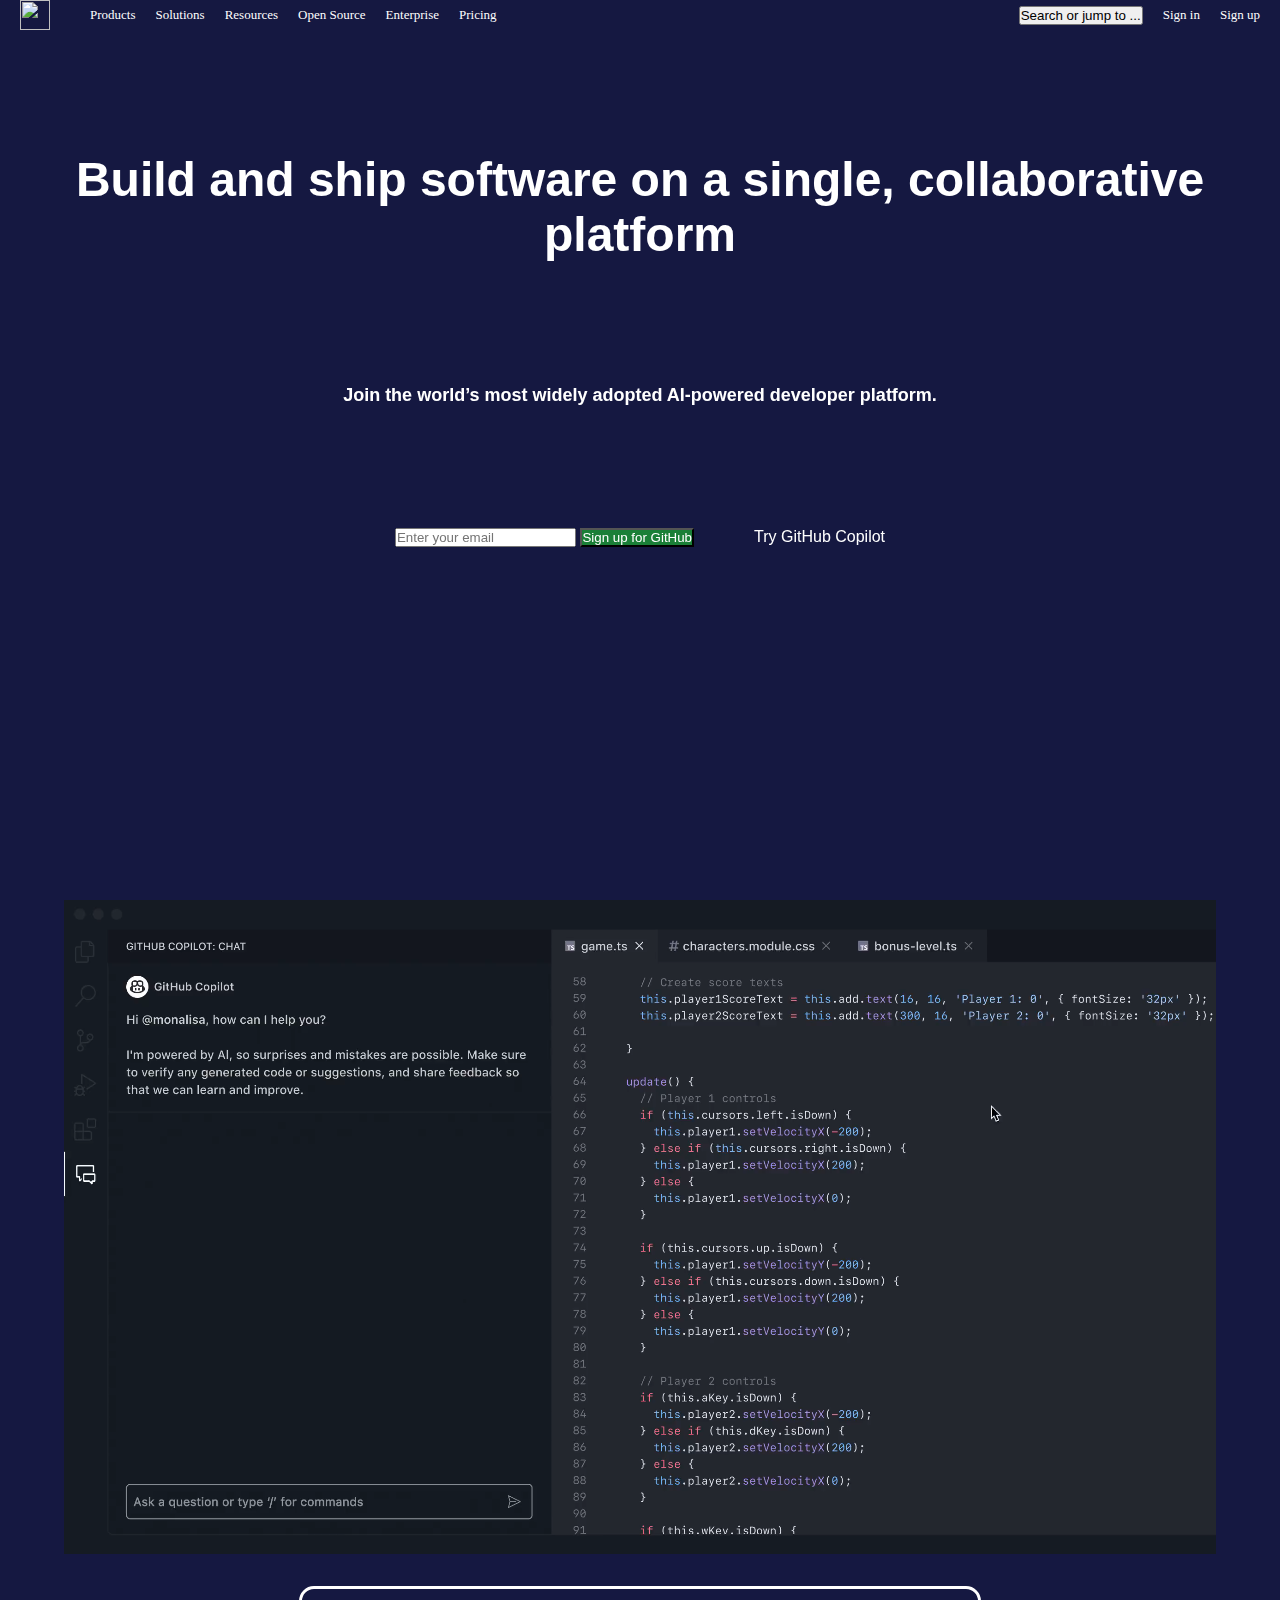
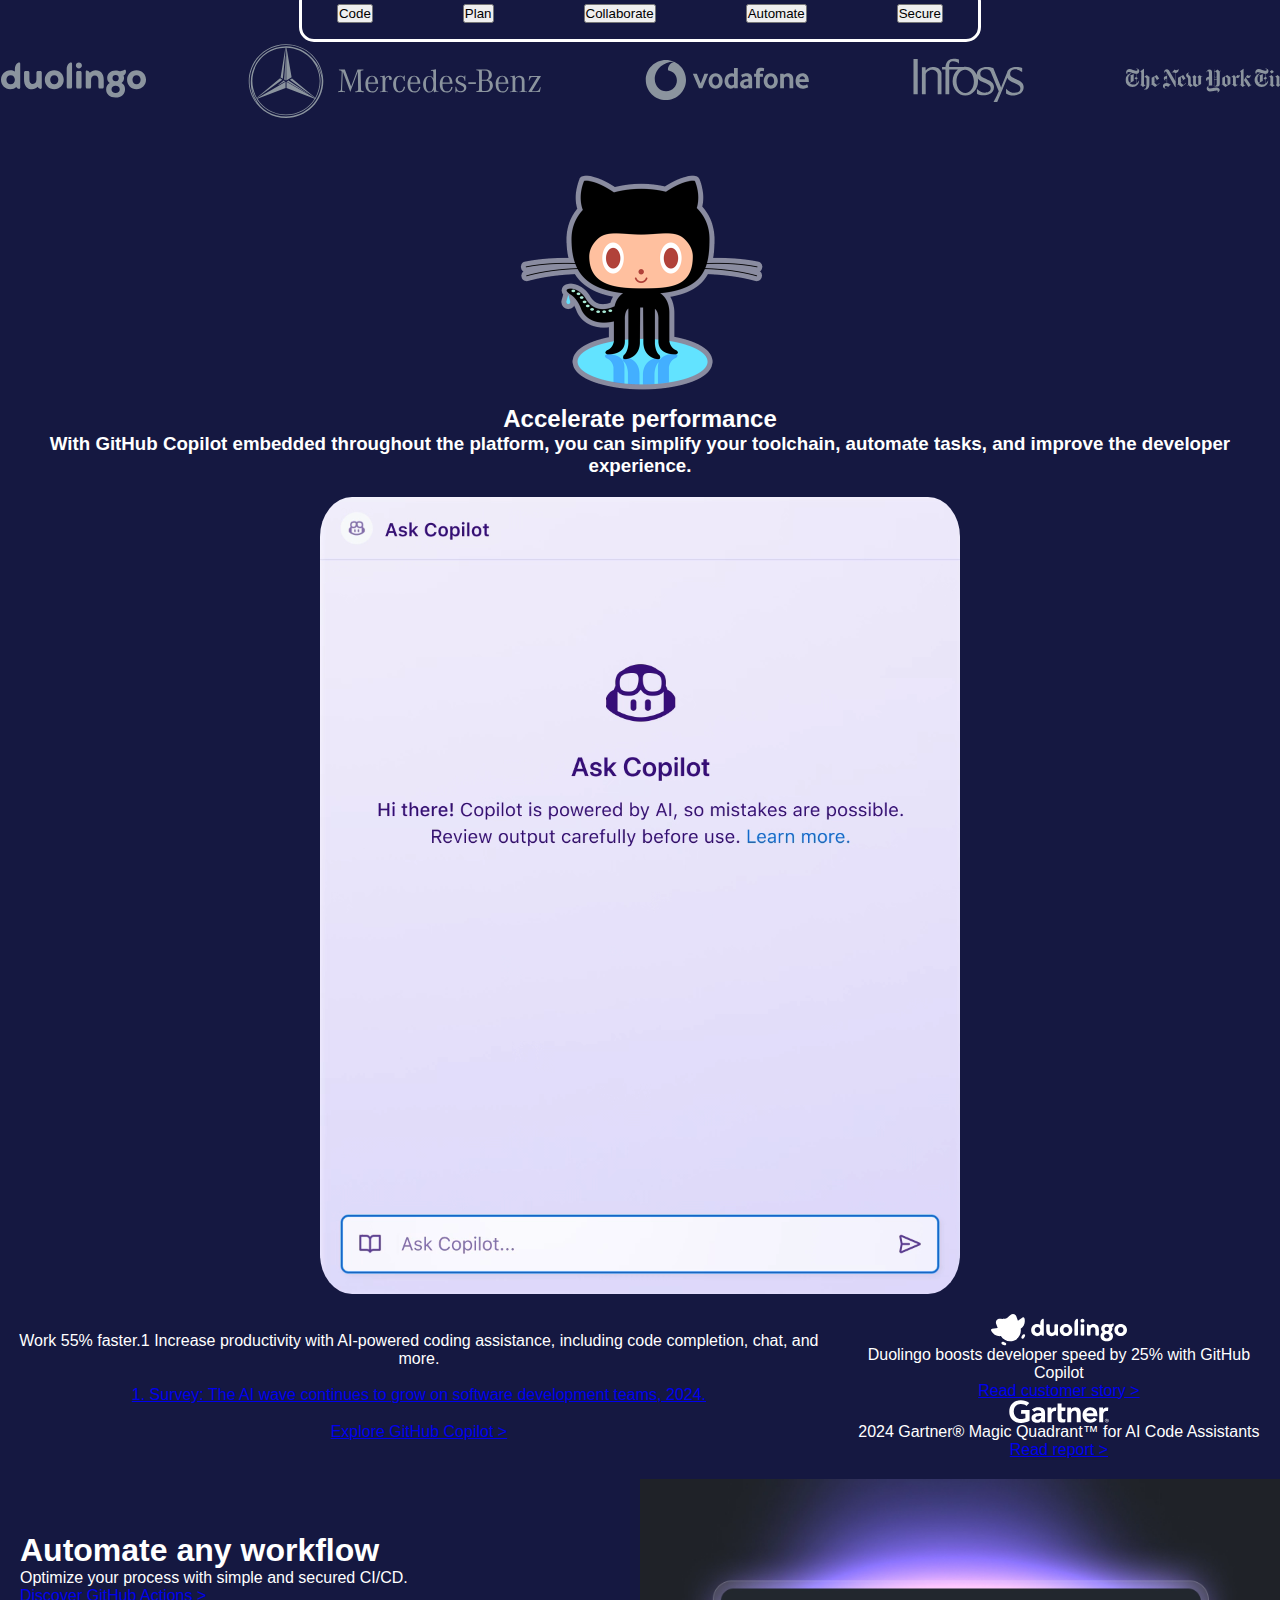
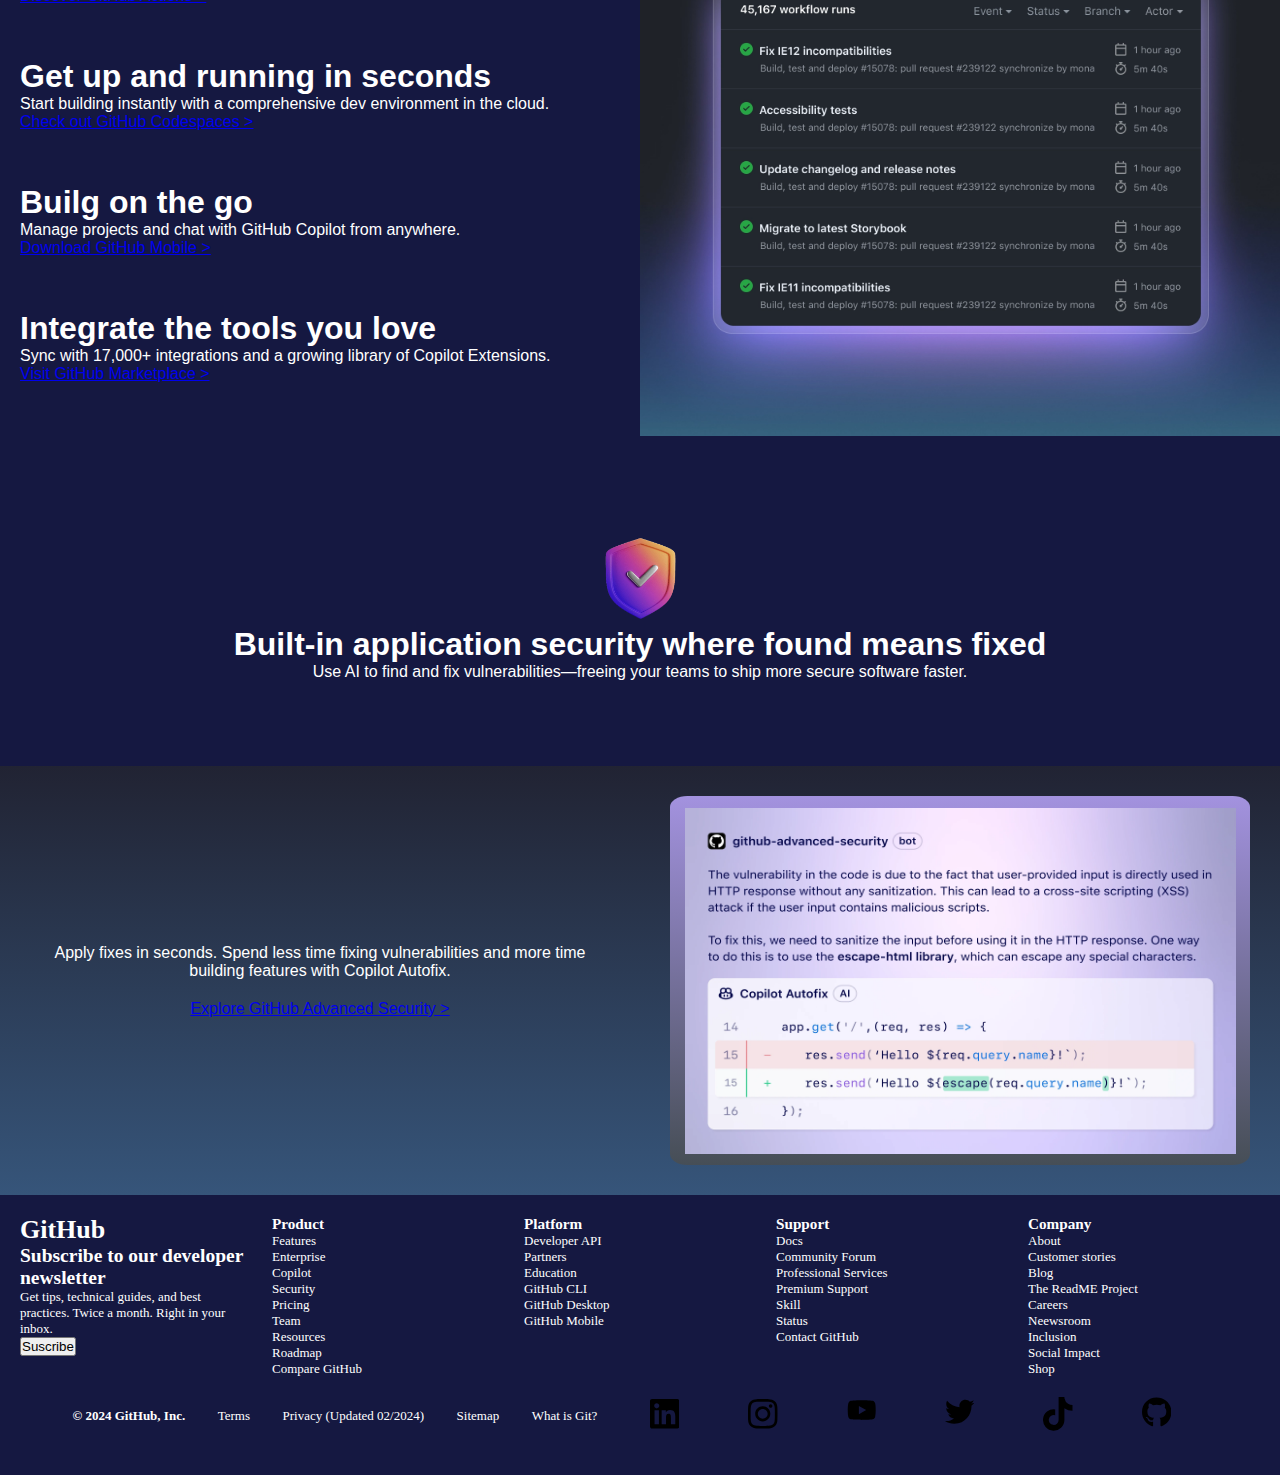
==== index.html @ 29a73509 "resolviendo problemas de imagenes" ====
<!DOCTYPE html>
<html lang="es">
<head>
    <meta charset="UTF-8">
    <meta name="viewport" content="width=device-width, initial-scale=1.0">
    <title>GitHub</title>
    <link rel="icon" href="imagenes/logo.png" type="image/x-icon">
    <link rel="stylesheet" href="style.css">
</head>
<body>
    <header>
        <nav>  
           
  
            <div class="div-nav">
                
                <ul>
                    <li><div><img class='logo'src="imagenes/logo.png"></div></li>
                    <li>Products</li>
                    <li>Solutions</li>
                    <li>Resources</li>
                    <li>Open Source</li>
                    <li>Enterprise</li>
                    <li>Pricing</li>
                </ul>
            </div>
            <div class="div-nav">
            <ul>
                <li>
                    <button>
                        Search or jump to ...
                    </button>
                </li>
                <li>                
                    <a>
                        Sign in
                    </a>
                </li>
                <li>   
                    <a> 
                        Sign up
                    </a>
                </li>



            </ul>
            </div>
        </nav>
    </header>
    <main>
        <img class='img-main' src="imagenes/divprincipal.png">
        <div class="div-main">
            <h1 class="h1-main">
                Build and ship software on a single, collaborative platform
            </h1 >
            <h2 class="h2-main">
                Join the world’s most widely adopted AI-powered developer platform.
            </h2>
            <div class="div-div-main">
                <div>
                    <input type="email" placeholder="Enter your email">
                    
                    <button class="btn-signup">
                        Sign up for GitHub
                    </button>
                </div>
                
               <a class="a-trycopilot">
                    Try GitHub Copilot
               </a>
            </div>
            
        </div>
    </main>
    <div class="div-video">
        <video autoplay src="/video/video.mp4">

        </video>
    </div>
    <div class="div-aft-main">
        <ul class="ul-div-aft-main">
            <li><button>Code</button></li>
            <li><button>Plan</button></li>
            <li><button>Collaborate</button></li>
            <li><button>Automate</button></li>
            <li><button>Secure</button></li>
        </ul>
    </div>
    <div class="carrusel">
        <img src="imagenes/brands/1-duolingo.svg" class="img-carrusel">
        <img src="imagenes/brands/2-mercedesbenz.svg" class="img-carrusel">
        <img src="imagenes/brands/3-vodafone.svg" class="img-carrusel">
        <img src="imagenes/brands/4-infosys.svg" class="img-carrusel">
        <img src="imagenes/brands/5-thenewyorktimes.svg" class="img-carrusel">
        <img src="imagenes/brands/6-mercadolibre.svg" class="img-carrusel">
        <img src="imagenes/brands/7-americanairlines.svg" class="img-carrusel">
        <img src="imagenes/brands/8-ford.svg" class="img-carrusel">
        <img src="imagenes/brands/9-philips.svg" class="img-carrusel">
        <img src="imagenes/brands/10-spotify.svg" class="img-carrusel">
        <img src="imagenes/brands/11-shopify.svg" class="img-carrusel">
        <img src="imagenes/brands/12-figma.svg" class="img-carrusel">


    </div>
    <div class="div-pulpito">
        <div>
            <img src="imagenes/pulpito.png">

        </div>
        <h2>
            Accelerate performance
        </h2>
        <h3>
            With GitHub Copilot embedded throughout the platform, you can simplify your toolchain, automate tasks, and improve the developer experience. 
        </h3>
    </div>
    <div class="video2">
        <video src="video/video2.mp4"></video>
    </div>
    <div class="copilot">
        <section class="sec-izq">
            <p>
                Work 55% faster.1 Increase productivity with AI-powered coding assistance, including code completion, chat, and more.
            </p>
            <a href="https://github.blog/news-insights/research/survey-ai-wave-grows/">1. Survey: The AI wave continues to grow on software development teams, 2024.</a>
            <a href="https://github.com/features/copilot"> Explore GitHub Copilot ></a>
        </section>
            <div>  
                <section class="sec-der">
                    <img src="imagenes/copilot-duolingo.svg">
                    <p>
                        Duolingo boosts developer speed by 25% with GitHub Copilot
                    </p>
                    <a href="https://github.com/customer-stories/duolingo"> Read customer story ></a>
                </section>
                <section class="sec-der">
                    <img src="imagenes/copilot-gartner.svg">
                    <p>
                        2024 Gartner® Magic Quadrant™ for AI Code Assistants
                    </p>
                    <a href="https://www.gartner.com/doc/reprints?id=1-2IKO4MPE&ct=240819&st=sb"> Read report ></a>
                </section>
            </div>  
    </div>
    <div class="imgs">
            <section>
                <div>
                    <h1>
                        Automate any workflow
                    </h1>
                    <p>
                        Optimize your process with simple and secured CI/CD.
                    </p>
                    <a href="https://github.com/features/actions">
                        Discover GitHub Actions >
                    </a>
                </div>
                <div>
                    <h1>
                        Get up and running in seconds
                    </h1>
                    <p>
                        Start building instantly with a comprehensive dev environment in the cloud.
                    </p>
                    <a href="https://github.com/features/codespaces">
                        Check out GitHub Codespaces >
                    </a>
                </div>
                <div>
                    <h1>
                        Builg on the go
                    </h1>
                    <p>
                        Manage projects and chat with GitHub Copilot from anywhere.
                    </p>
                    <a href="https://github.com/mobile">
                        Download GitHub Mobile >
                    </a>
                </div>
                <div>
                    <h1>
                        Integrate the tools you love
                    </h1>
                    <p>
                        Sync with 17,000+ integrations and a growing library of Copilot Extensions.
                    </p>
                    <a href="https://github.com/marketplace">
                        Visit GitHub Marketplace >
                    </a>
                </div>
            </section>
            <section>
                <img src="imagenes/acodeon.webp">
            </section>
    </div>
    <div class="escudo">
        <div>
            <img src="imagenes/escudo.png">
        </div>
        <h1>
            Built-in application security where found means fixed
        </h1>
        <p>
            Use AI to find and fix vulnerabilities—freeing your teams to ship more secure software faster.
        </p>
    </div>
    <div class="fixes">
        <section>
            <p>
                Apply fixes in seconds. Spend less time fixing vulnerabilities and more time building features with Copilot Autofix.
            </p>
           <a href="https://github.com/enterprise/advanced-security">
            Explore GitHub Advanced Security >
           </a> 
        </section>
        <section>
            <div class="img-container">
                <img src="imagenes/fixes.webp">
            </div>
        </section>

    </div>
    <footer>
        <div>
            <ul>
                <li>
                    <div>
                        <h1>
                            GitHub
                        </h1>
                        <h2>
                            Subscribe to our developer newsletter
                        </h2>
                        <p>
                            Get tips, technical guides, and best practices. Twice a month. Right in your inbox.
                        </p>
                        <button>
                            Suscribe
                        </button>
                    </div>
                </li>
                <li>
                    <div>
                        <h3>
                            Product
                        </h3>
                        <a href="https://github.com/features">
                            Features
                        </a>
                        <a href="https://github.com/enterprise">
                            Enterprise
                        </a>
                        <a href="https://github.com/features/copilot">
                            Copilot
                        </a>
                        <a href="https://github.com/security">
                            Security
                        </a>
                        <a href="https://github.com/pricing">
                            Pricing
                        </a>
                        <a href="https://github.com/team">
                            Team
                        </a>
                        <a href="https://resources.github.com/">
                            Resources
                        </a>
                        <a href="https://github.com/github/roadmap">
                            Roadmap
                        </a>
                        <a href="https://resources.github.com/devops/tools/compare">
                            Compare GitHub
                        </a>
                    </div>
                </li>
                <li>
                    <div>
                        <h3>
                            Platform
                        </h3>
                        <a href="https://docs.github.com/get-started/exploring-integrations/about-building-integrations">
                            Developer API
                        </a>
                        <a href="https://partner.github.com/">
                            Partners
                        </a>
                        <a href="https://github.com/edu">
                            Education
                        </a>
                        <a href="https://cli.github.com/">
                            GitHub CLI
                        </a>
                        <a href="https://desktop.github.com/">
                            GitHub Desktop
                        </a>
                        <a href="https://github.com/mobile">
                            GitHub Mobile
                        </a>
                    </div>
                </li>
                <li>
                    <div>
                        <h3>
                            Support
                        </h3>
                        <a href="https://docs.github.com/">
                            Docs
                        </a>
                        <a href="https://github.community/">
                            Community Forum
                        </a>
                        <a href="https://services.github.com/">
                            Professional Services
                        </a>
                        <a href="https://github.com/enterprise/premium-support">
                            Premium Support
                        </a>
                        <a href="https://skills.github.com/">
                            Skill
                        </a>
                        <a href="https://www.githubstatus.com/">
                            Status
                        </a>
                        <a href="https://support.github.com/?tags=dotcom-footer">
                            Contact GitHub
                        </a>
                    </div>
                </li>
                <li>
                    <div>
                        <h3>
                            Company
                        </h3>
                        <a href="https://github.com/about">
                            About
                        </a>
                        <a href="https://github.com/customer-stories?type=enterprise">
                            Customer stories
                        </a>
                        <a href="https://github.blog/">
                            Blog
                        </a>
                        <a href="https://github.com/readme">
                            The ReadME Project
                        </a>
                        <a href="https://github.careers/">
                            Careers
                        </a>
                        <a href="https://github.com/newsroom">
                            Neewsroom
                        </a>
                        <a href="https://github.com/about/diversity">
                            Inclusion
                        </a>
                        <a href="https://socialimpact.github.com/">
                            Social Impact
                        </a>
                        <a href="https://shop.github.com/">
                            Shop
                        </a>
                    </div>
                </li>
            </ul>
        </div>
        <div class="footer2">
            <ul>
                <li>
                    <div>
                        <h4>
                            © 2024 GitHub, Inc.
                        </h4>
                        <a href="https://docs.github.com/site-policy/github-terms/github-terms-of-service">
                            Terms
                        </a>
                        <a href="https://github.com/github/site-policy/pull/582">
                            Privacy (Updated 02/2024)
                        </a>
                        <a href="https://github.com/sitemap">
                            Sitemap
                        </a>
                        <a href="https://github.com/git-guides">
                            What is Git?
                        </a>
                    </div>
                </li>
                <li>
                    <div class="footer-brands">
                        <a href="https://www.linkedin.com/company/github">
                            <svg xmlns="http://www.w3.org/2000/svg" viewBox="0 0 448 512"><!--!Font Awesome Free 6.7.1 by @fontawesome - https://fontawesome.com License - https://fontawesome.com/license/free Copyright 2024 Fonticons, Inc.--><path d="M416 32H31.9C14.3 32 0 46.5 0 64.3v383.4C0 465.5 14.3 480 31.9 480H416c17.6 0 32-14.5 32-32.3V64.3c0-17.8-14.4-32.3-32-32.3zM135.4 416H69V202.2h66.5V416zm-33.2-243c-21.3 0-38.5-17.3-38.5-38.5S80.9 96 102.2 96c21.2 0 38.5 17.3 38.5 38.5 0 21.3-17.2 38.5-38.5 38.5zm282.1 243h-66.4V312c0-24.8-.5-56.7-34.5-56.7-34.6 0-39.9 27-39.9 54.9V416h-66.4V202.2h63.7v29.2h.9c8.9-16.8 30.6-34.5 62.9-34.5 67.2 0 79.7 44.3 79.7 101.9V416z"/></svg>
                        </a>
                        <a href="https://www.instagram.com/github">
                            <svg xmlns="http://www.w3.org/2000/svg" viewBox="0 0 448 512"><!--!Font Awesome Free 6.7.1 by @fontawesome - https://fontawesome.com License - https://fontawesome.com/license/free Copyright 2024 Fonticons, Inc.--><path d="M224.1 141c-63.6 0-114.9 51.3-114.9 114.9s51.3 114.9 114.9 114.9S339 319.5 339 255.9 287.7 141 224.1 141zm0 189.6c-41.1 0-74.7-33.5-74.7-74.7s33.5-74.7 74.7-74.7 74.7 33.5 74.7 74.7-33.6 74.7-74.7 74.7zm146.4-194.3c0 14.9-12 26.8-26.8 26.8-14.9 0-26.8-12-26.8-26.8s12-26.8 26.8-26.8 26.8 12 26.8 26.8zm76.1 27.2c-1.7-35.9-9.9-67.7-36.2-93.9-26.2-26.2-58-34.4-93.9-36.2-37-2.1-147.9-2.1-184.9 0-35.8 1.7-67.6 9.9-93.9 36.1s-34.4 58-36.2 93.9c-2.1 37-2.1 147.9 0 184.9 1.7 35.9 9.9 67.7 36.2 93.9s58 34.4 93.9 36.2c37 2.1 147.9 2.1 184.9 0 35.9-1.7 67.7-9.9 93.9-36.2 26.2-26.2 34.4-58 36.2-93.9 2.1-37 2.1-147.8 0-184.8zM398.8 388c-7.8 19.6-22.9 34.7-42.6 42.6-29.5 11.7-99.5 9-132.1 9s-102.7 2.6-132.1-9c-19.6-7.8-34.7-22.9-42.6-42.6-11.7-29.5-9-99.5-9-132.1s-2.6-102.7 9-132.1c7.8-19.6 22.9-34.7 42.6-42.6 29.5-11.7 99.5-9 132.1-9s102.7-2.6 132.1 9c19.6 7.8 34.7 22.9 42.6 42.6 11.7 29.5 9 99.5 9 132.1s2.7 102.7-9 132.1z"/></svg>
                        </a>
                        <a href="https://www.youtube.com/github">
                            <svg xmlns="http://www.w3.org/2000/svg" viewBox="0 0 576 512"><!--!Font Awesome Free 6.7.1 by @fontawesome - https://fontawesome.com License - https://fontawesome.com/license/free Copyright 2024 Fonticons, Inc.--><path d="M549.7 124.1c-6.3-23.7-24.8-42.3-48.3-48.6C458.8 64 288 64 288 64S117.2 64 74.6 75.5c-23.5 6.3-42 24.9-48.3 48.6-11.4 42.9-11.4 132.3-11.4 132.3s0 89.4 11.4 132.3c6.3 23.7 24.8 41.5 48.3 47.8C117.2 448 288 448 288 448s170.8 0 213.4-11.5c23.5-6.3 42-24.2 48.3-47.8 11.4-42.9 11.4-132.3 11.4-132.3s0-89.4-11.4-132.3zm-317.5 213.5V175.2l142.7 81.2-142.7 81.2z"/></svg>
                        </a>
                        <a href="https://x.com/github">
                            <svg xmlns="http://www.w3.org/2000/svg" viewBox="0 0 512 512"><!--!Font Awesome Free 6.7.1 by @fontawesome - https://fontawesome.com License - https://fontawesome.com/license/free Copyright 2024 Fonticons, Inc.--><path d="M459.4 151.7c.3 4.5 .3 9.1 .3 13.6 0 138.7-105.6 298.6-298.6 298.6-59.5 0-114.7-17.2-161.1-47.1 8.4 1 16.6 1.3 25.3 1.3 49.1 0 94.2-16.6 130.3-44.8-46.1-1-84.8-31.2-98.1-72.8 6.5 1 13 1.6 19.8 1.6 9.4 0 18.8-1.3 27.6-3.6-48.1-9.7-84.1-52-84.1-103v-1.3c14 7.8 30.2 12.7 47.4 13.3-28.3-18.8-46.8-51-46.8-87.4 0-19.5 5.2-37.4 14.3-53 51.7 63.7 129.3 105.3 216.4 109.8-1.6-7.8-2.6-15.9-2.6-24 0-57.8 46.8-104.9 104.9-104.9 30.2 0 57.5 12.7 76.7 33.1 23.7-4.5 46.5-13.3 66.6-25.3-7.8 24.4-24.4 44.8-46.1 57.8 21.1-2.3 41.6-8.1 60.4-16.2-14.3 20.8-32.2 39.3-52.6 54.3z"/></svg>
                        </a>
                        <a href="https://www.tiktok.com/@github">
                            <svg xmlns="http://www.w3.org/2000/svg" viewBox="0 0 448 512"><!--!Font Awesome Free 6.7.1 by @fontawesome - https://fontawesome.com License - https://fontawesome.com/license/free Copyright 2024 Fonticons, Inc.--><path d="M448 209.9a210.1 210.1 0 0 1 -122.8-39.3V349.4A162.6 162.6 0 1 1 185 188.3V278.2a74.6 74.6 0 1 0 52.2 71.2V0l88 0a121.2 121.2 0 0 0 1.9 22.2h0A122.2 122.2 0 0 0 381 102.4a121.4 121.4 0 0 0 67 20.1z"/></svg>
                        </a>
                        <a href="https://www.twitch.tv/github>
                            <svg xmlns="http://www.w3.org/2000/svg" viewBox="0 0 512 512"><!--!Font Awesome Free 6.7.1 by @fontawesome - https://fontawesome.com License - https://fontawesome.com/license/free Copyright 2024 Fonticons, Inc.--><path d="M391.2 103.5H352.5v109.7h38.6zM285 103H246.4V212.8H285zM120.8 0 24.3 91.4V420.6H140.1V512l96.5-91.4h77.3L487.7 256V0zM449.1 237.8l-77.2 73.1H294.6l-67.6 64v-64H140.1V36.6H449.1z"/></svg>
                        </a>
                        <a href="https://github.com/github">
                            <svg xmlns="http://www.w3.org/2000/svg" viewBox="0 0 496 512"><!--!Font Awesome Free 6.7.1 by @fontawesome - https://fontawesome.com License - https://fontawesome.com/license/free Copyright 2024 Fonticons, Inc.--><path d="M165.9 397.4c0 2-2.3 3.6-5.2 3.6-3.3 .3-5.6-1.3-5.6-3.6 0-2 2.3-3.6 5.2-3.6 3-.3 5.6 1.3 5.6 3.6zm-31.1-4.5c-.7 2 1.3 4.3 4.3 4.9 2.6 1 5.6 0 6.2-2s-1.3-4.3-4.3-5.2c-2.6-.7-5.5 .3-6.2 2.3zm44.2-1.7c-2.9 .7-4.9 2.6-4.6 4.9 .3 2 2.9 3.3 5.9 2.6 2.9-.7 4.9-2.6 4.6-4.6-.3-1.9-3-3.2-5.9-2.9zM244.8 8C106.1 8 0 113.3 0 252c0 110.9 69.8 205.8 169.5 239.2 12.8 2.3 17.3-5.6 17.3-12.1 0-6.2-.3-40.4-.3-61.4 0 0-70 15-84.7-29.8 0 0-11.4-29.1-27.8-36.6 0 0-22.9-15.7 1.6-15.4 0 0 24.9 2 38.6 25.8 21.9 38.6 58.6 27.5 72.9 20.9 2.3-16 8.8-27.1 16-33.7-55.9-6.2-112.3-14.3-112.3-110.5 0-27.5 7.6-41.3 23.6-58.9-2.6-6.5-11.1-33.3 2.6-67.9 20.9-6.5 69 27 69 27 20-5.6 41.5-8.5 62.8-8.5s42.8 2.9 62.8 8.5c0 0 48.1-33.6 69-27 13.7 34.7 5.2 61.4 2.6 67.9 16 17.7 25.8 31.5 25.8 58.9 0 96.5-58.9 104.2-114.8 110.5 9.2 7.9 17 22.9 17 46.4 0 33.7-.3 75.4-.3 83.6 0 6.5 4.6 14.4 17.3 12.1C428.2 457.8 496 362.9 496 252 496 113.3 383.5 8 244.8 8zM97.2 352.9c-1.3 1-1 3.3 .7 5.2 1.6 1.6 3.9 2.3 5.2 1 1.3-1 1-3.3-.7-5.2-1.6-1.6-3.9-2.3-5.2-1zm-10.8-8.1c-.7 1.3 .3 2.9 2.3 3.9 1.6 1 3.6 .7 4.3-.7 .7-1.3-.3-2.9-2.3-3.9-2-.6-3.6-.3-4.3 .7zm32.4 35.6c-1.6 1.3-1 4.3 1.3 6.2 2.3 2.3 5.2 2.6 6.5 1 1.3-1.3 .7-4.3-1.3-6.2-2.2-2.3-5.2-2.6-6.5-1zm-11.4-14.7c-1.6 1-1.6 3.6 0 5.9 1.6 2.3 4.3 3.3 5.6 2.3 1.6-1.3 1.6-3.9 0-6.2-1.4-2.3-4-3.3-5.6-2z"/></svg>
                        </a>
                </div>
                </li>
            </ul>
        </div>
    </footer>
</body>
</html>
---- style.css ----
*{
    margin:0;
    padding:0;
    box-sizing: border-box;
}
@font-face {
    font-family: 'Mono Sans';
    src: url('/github/fonts/NotoSansMono-VariableFont_wdth\,wght.ttf') format('truetype'); /* Ajusta el formato según el tipo de fuente */
    font-weight: normal;
    font-style: normal;
}

body {
    font-family: 'Mono Sans', sans-serif;
    background-color: #151841;
    color:white;
}
ul{
    list-style: none;
    display:flex;
    justify-content: space-between;
    font-family: 'Mono Sans','Trebuchet MS';
    font-size: small;
    align-items: center;
    width:100%;
    margin:0;
    padding:0;
    gap:20px;

}
header{
    display:flex;
    flex-direction: row;
    width:100%;
    

}
.logo{
    display: flex;
    width:30px;
    height: 30px;
    margin-right: 20px;
}
.div-nav ul li div {
    width: 100%;
    display: flex;
    justify-content: center;
    align-items: center;
}
nav{
    width:100%;
    display: flex;
    justify-content: space-between;
    align-items: center;
    margin-right: 50px;
    position: fixed;
    padding-left: 20px;
    padding-right: 20px;
    background-color: #151841;
 
}
div-nav{
    display: flex;
    flex-direction: row;
    width:50%;
    justify-content: center;
    align-items: center;
}

.div-main{
    width: 100%;
    height: 100%;
    display: flex;
    flex-direction: column;
    justify-content: space-evenly;
    background-position: center;
    background-size:cover;
    /* display: flex;
    align-items: flex-start;
    justify-content: center; */
}
main{
    width: 100%;
    position:relative;
    height: 100vh;
    display: flex;
    flex-direction: column;
    align-items: center;
    justify-content: space-evenly;
}
.img-main{
    position: absolute;
    top:0;
    width: 100%;
    height: 100%;
    object-fit: cover;
    z-index:-1;
    opacity: 0;
    transform: translateY(100%);  /* Comienza fuera de la pantalla, arriba */
    animation: slideInFromTop 3s ease-in-out forwards;  /* Aplica la animación */

}
@keyframes slideInFromTop {
    0% {
        opacity: 0;
        transform: translateY(100%);  /* Imagen comienza fuera de la pantalla, arriba */
    }
    100% {
        opacity: 1;
        transform: translateY(0);  /* Imagen termina en su posición original */
    }
}

.h1-main{
    margin-top: 30px;
    width: 100%;
    text-align: center;
    font-size: 48px;
}
.h2-main{
    text-align: center;
    width: 100%;
    font-size: 18px;
}.div-div-main{
    height: 250px;
    margin-left: 100px;
    margin-right: 100px;
    display: flex;
    flex-direction: row;
    justify-content: center;
}
.btn-signup{
    margin-right: 30px;
    background-color: #1A7F37;
    color:white;
    font-family:'Mona sans', sans-serif;
}
.a-trycopilot{
    margin-left: 30px;
}
.div-video{
    width: 100%;
    display: flex;
    justify-content: center;
}
video{
    width:90%;
}
.div-aft-main{
    display: flex;
    justify-content: center;
    align-items: center;
    padding-top: 32px;
    padding-left: 24px;
    padding-right: 24px;
}
.ul-div-aft-main{
    display: flex;
    justify-content: space-around;
    width:682px;
    height: 56px;
    border-radius: 15px;
    /* border-color: white; */
    border: 3px solid white;
}
.carrusel {
    display: flex; /* Usamos flexbox para colocar las imágenes en una fila */
    overflow: hidden; /* Ocultamos las imágenes que están fuera del área visible */
    width: 100%; /* Aseguramos que ocupe todo el ancho disponible */
    gap: 100px; /* Añadimos un espacio de 100px entre las imágenes */
}

.img-carrusel {
    flex-shrink: 0; /* Evita que las imágenes se encojan */
    height: auto; /* Mantenemos las proporciones de la imagen */
}


/* Animación para el movimiento continuo */
@keyframes deslizar {
    0% {
        transform: translateX(0); /* Comienza desde el inicio */
    }
    100% {
        transform: translateX(-100%); /* Desplaza todas las imágenes a la izquierda */
    }
}

.carrusel {
    animation: deslizar 10s linear infinite; /* Desplaza las imágenes en 15 segundos, movimiento constante y sin fin */
    display: flex; /* Usamos flexbox para el contenedor del carrusel */
    align-items: center; /* Alineamos verticalmente las imágenes si es necesario */
}

/* Asegúrate de que el contenedor de las imágenes sea más grande que su área visible */
.carrusel img {
    flex-shrink: 0; /* Evita que las imágenes se encojan */
    height: auto; /* Mantenemos las proporciones de la imagen */
}
.div-pulpito{
    display: flex;
    flex-direction: column;
    align-items: center;
    margin-top: 30px;
    margin-bottom: 20px;
}
.div-pulpito div{
    display: flex;
    justify-content: center;
    width: 100%;
    
}
.div-pulpito div img{
    width:20%;
    
}
.div-pulpito h3{
    font-family: sans-serif;
    text-align: center;
}
.div-pulpito h2{
    text-align: center;
}
.video2{
    display: flex;
    justify-content: center;
}
.video2 video{
    width:50%;
    border-radius: 5%;
}
.copilot{
    display: flex;
    margin-top: 20px;
    margin-bottom: 20px;
}
.copilot section{
    display: flex;
    flex-direction:column;
    align-items:center;
    text-align:center;
    justify-content: space-evenly;
    padding-left: 10px;
    padding-right: 10px;
}
.imgs{
    width: 100%;
    display: flex;
    justify-content: center;
}
.imgs {
    display: flex;
    width:100%;
    justify-content: center;

}
.imgs section {

    width:50%;
    display: flex;
    flex-direction: column;
   justify-content: space-evenly;
   align-items: flex-start;
}
.imgs section img {
    width:100%;
}
.imgs section div {
    margin-left: 20px;
}
.escudo{
    margin-top:20px;
    margin-bottom: 10px;
    display: flex;
    flex-direction: column;
    align-items: center;
    height: 300px;
    justify-content: center;
    
}
.escudo div{
    width: 100%;
    display: flex;
    justify-content: center;
}
.escudo div img{
    width: 95px;
}
.escudo p{
    text-align: center;
}
.fixes{
    background:linear-gradient( #212333, #36557A);
    display:flex;
    justify-content: center;
    padding-top: 30px;
    padding-bottom:30px;
}
.fixes section{
    width: 50%;
    padding-left: 30px;
    padding-right: 30px;
    display: flex;
    flex-direction: column;
    justify-content: center;
    align-items: center;
    text-align: center;

}
.img-container{
    border-radius: 3%;
    width: 100%;
    /* border:9px solid transparent; */
    /* border-image:linear-gradient(to bottom, #a392df, #464e56) 1; */
    overflow: hidden;
    display: flex;
    align-items: center;
    justify-content: center;
    background: linear-gradient(#a392df, #464e56);
}
.img-container img{
    width:95%;
    height: 94%;
}
.fixes section p{
    margin-bottom: 20px;
}
/* .fixes section div{
    background:linear-gradient(#A392DF,#464E56);
    padding:10px,10px,10px,10px;
    border-radius: 3%;
} */
 footer{
    padding:20px 20px 20px 20px;
    align-items: center;
 }
 footer ul{
    display: flex;
    justify-content: space-evenly;
    align-items: flex-start;
 }
 footer ul li {
    width: 20%;
    justify-content: center;
    align-items: flex-start;
 }
 footer ul li div{
    display: flex;
    width: 100%;
    flex-direction: column;
    align-items: flex-start;
 }
 footer ul li div a{
    text-decoration: none;
    color: white;
 }
 footer ul li div a:hover{
    text-decoration: underline;
    color:#344F72;
 }
 .footer2{
    width: 100%;
    display: flex;
   flex-direction: row;
 }
 .footer2 ul{
    width:100%;
    display: flex;
    flex-direction: row;
    padding:20px 20px 20px 20px;
    align-items: center;

 }
 .footer2 ul li{
    width: 50%;
    display: flex;
    flex-direction: row;
 }
 .footer2 ul li div {
    display: flex;
    flex-direction: row;
    justify-content: space-evenly;

 }
 .footer-brands{
    width: 100%;
 }
 .footer-brands a svg{
    width:30%;
    color: white;
 }
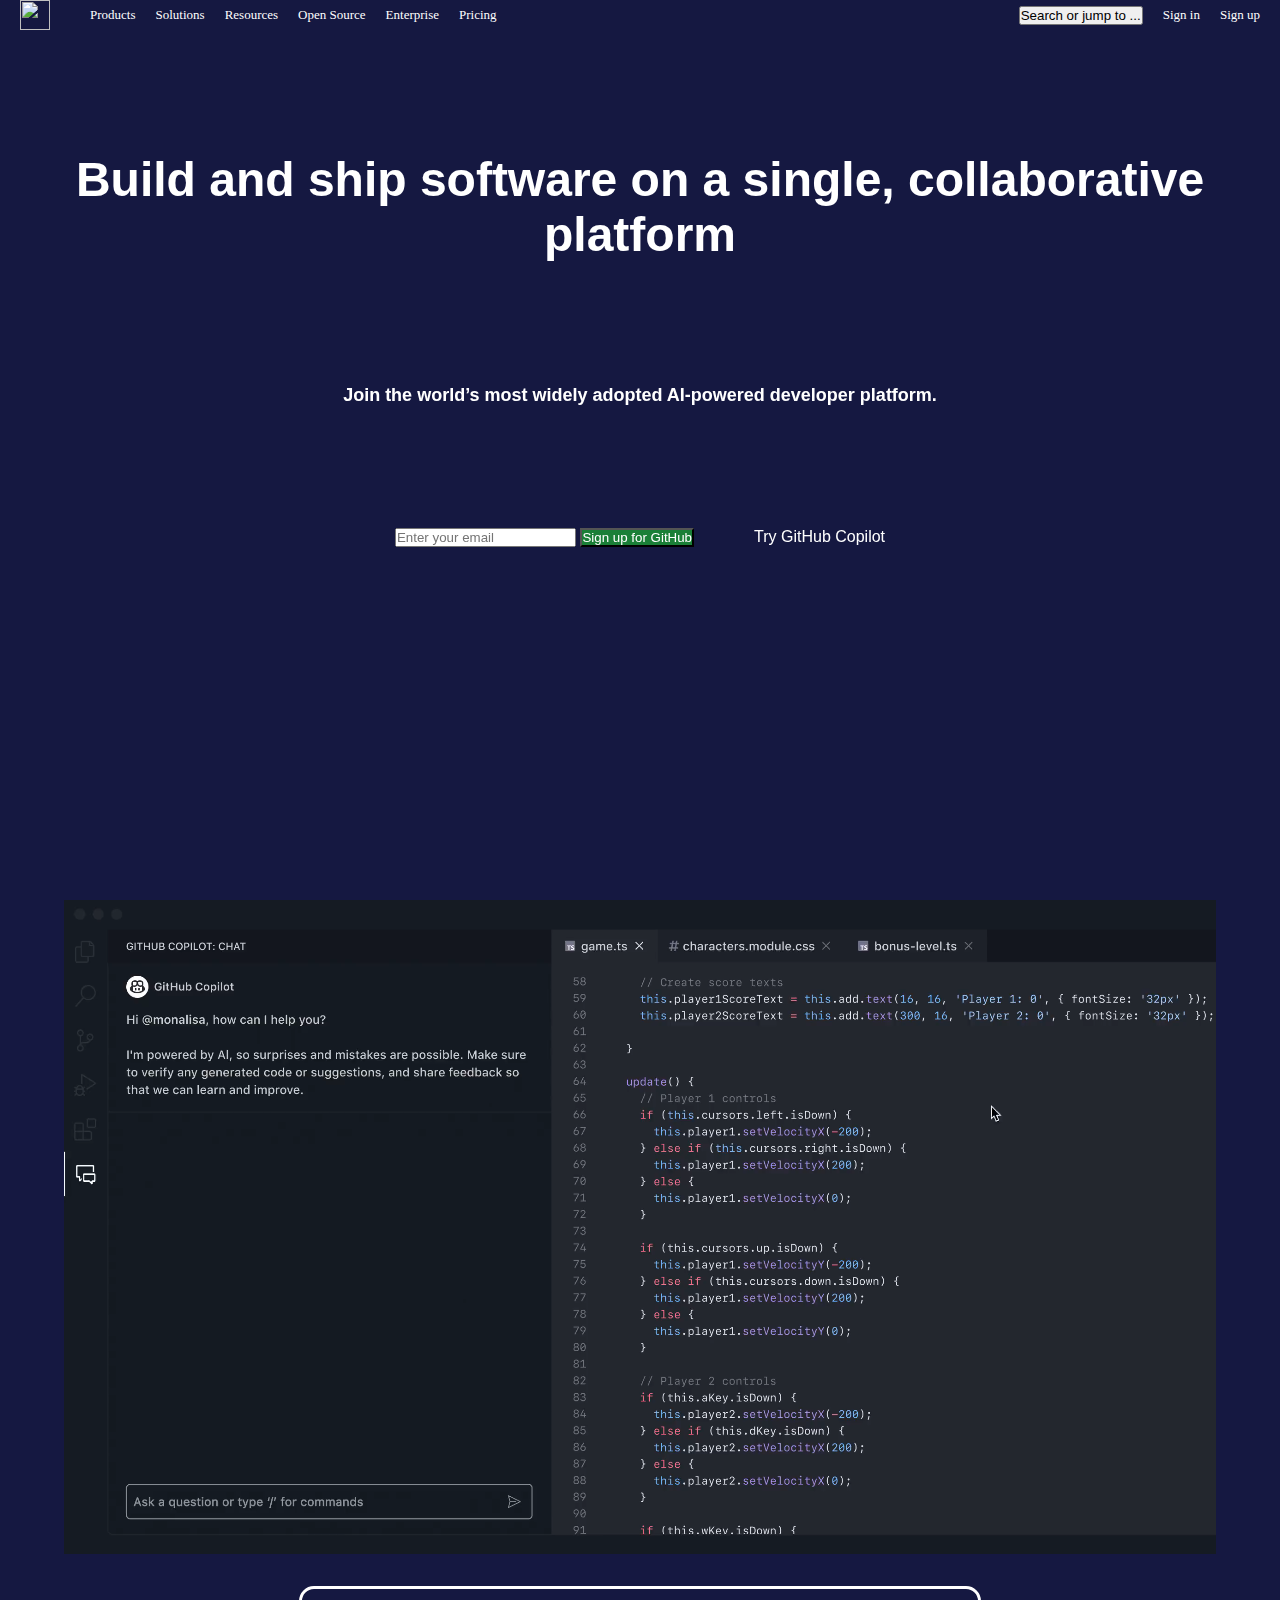
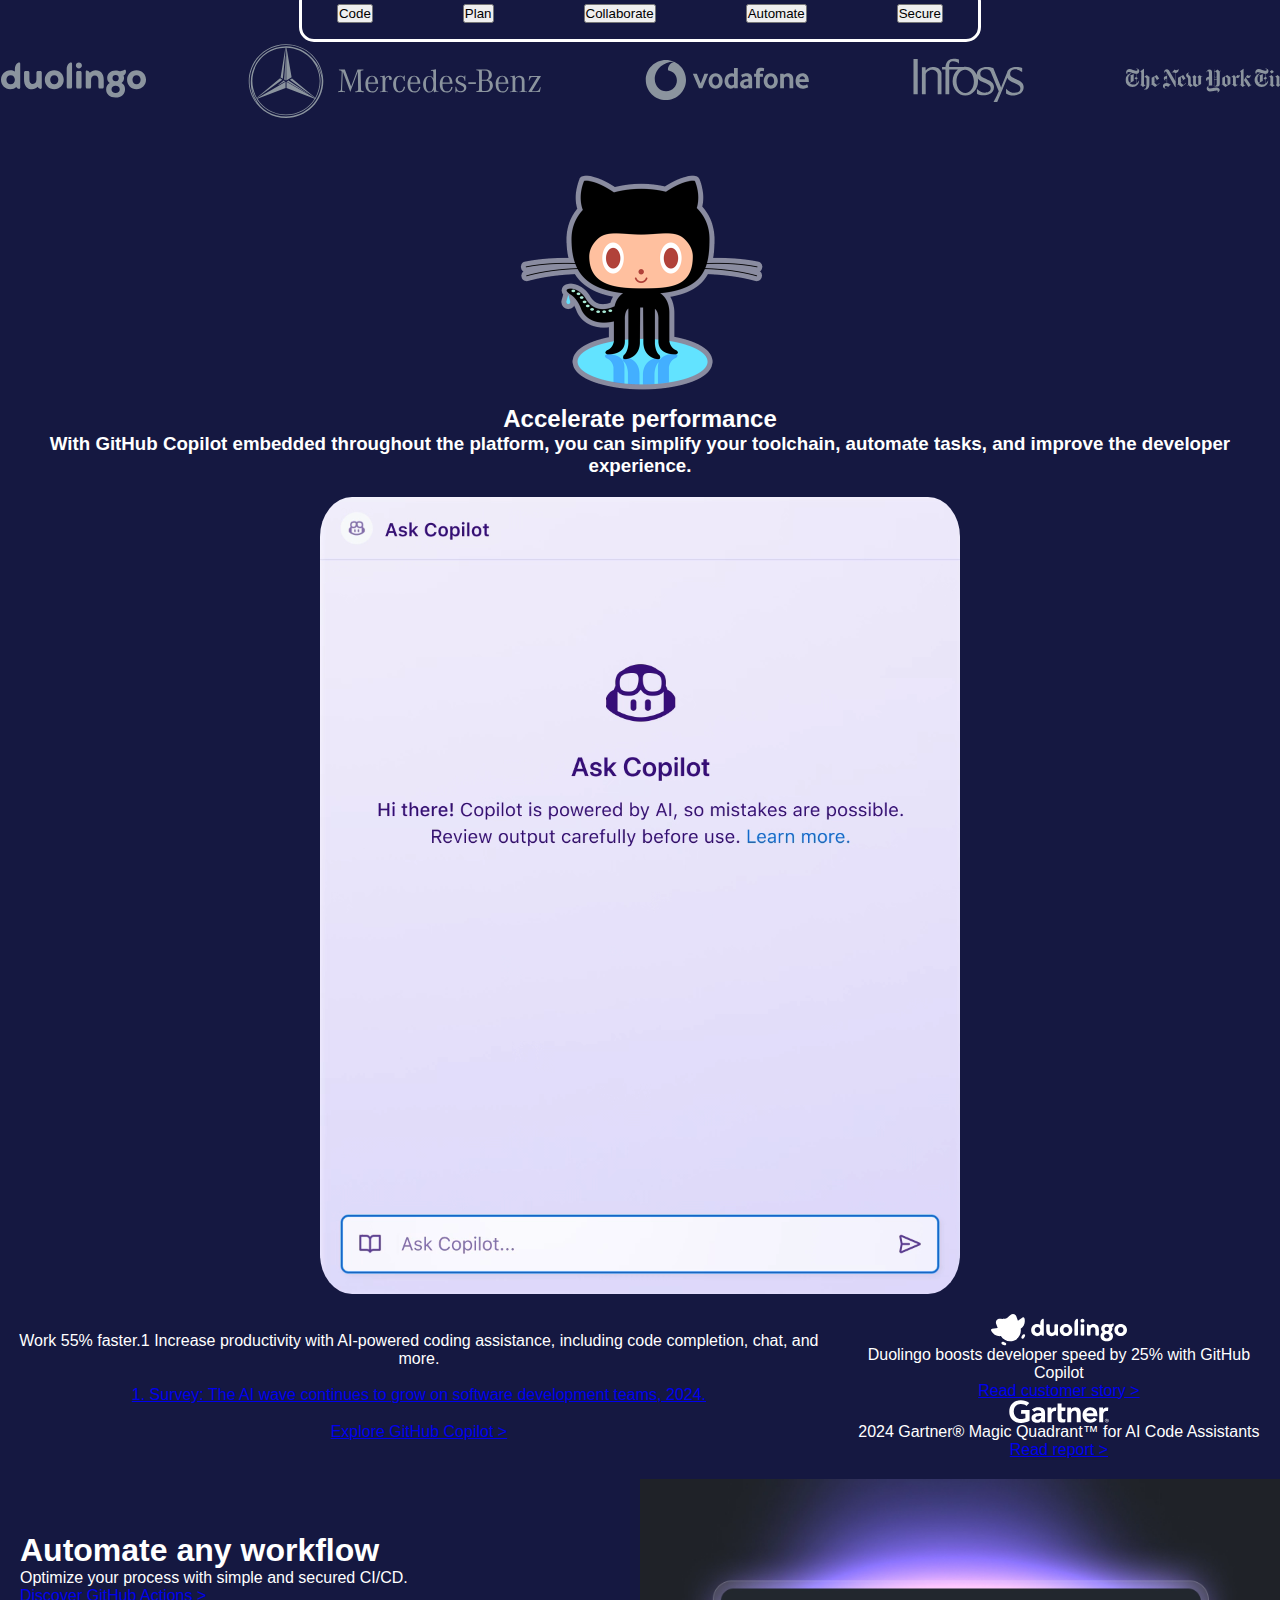
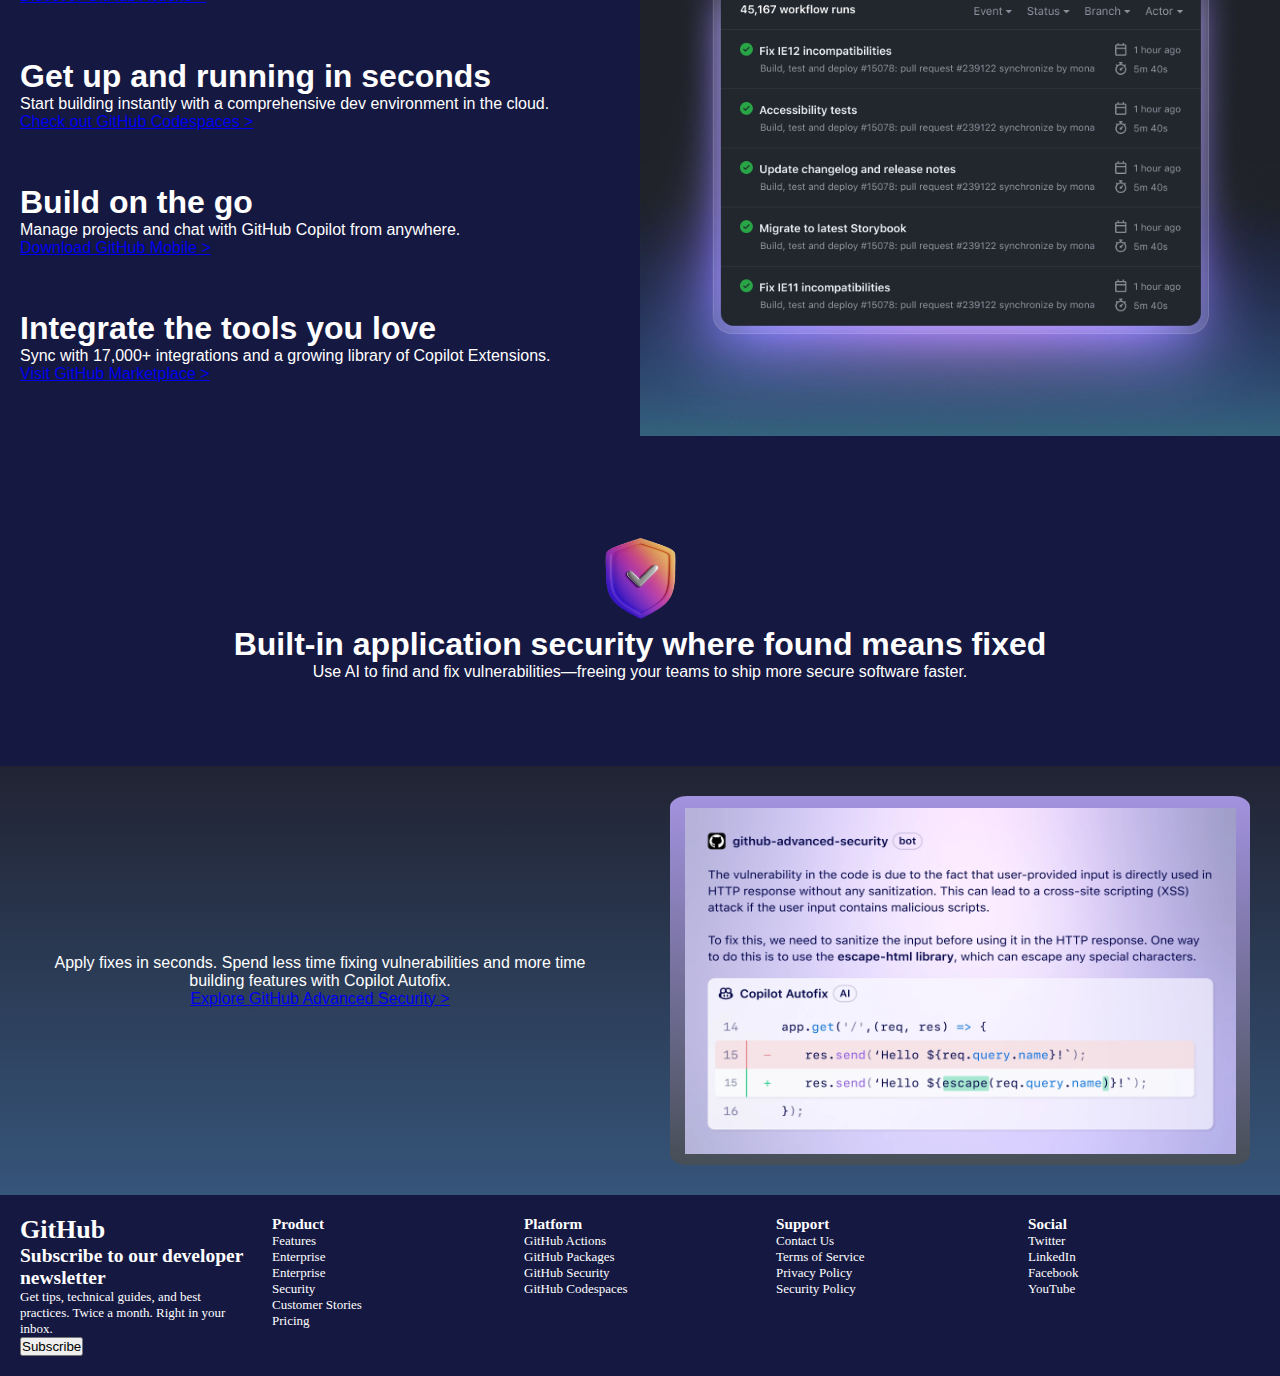
==== commit fcebad6a: "commit Proyecto Modulo 2, agregacion media query haciendolo responsive" ====
--- a/index.html
+++ b/index.html
@@ -10,12 +10,9 @@
 <body>
     <header>
         <nav>  
-           
-  
             <div class="div-nav">
-                
                 <ul>
-                    <li><div><img class='logo'src="imagenes/logo.png"></div></li>
+                    <li><div><img class='logo' src="imagenes/logo.png"></div></li>
                     <li>Products</li>
                     <li>Solutions</li>
                     <li>Resources</li>
@@ -25,29 +22,27 @@
                 </ul>
             </div>
             <div class="div-nav">
-            <ul>
-                <li>
-                    <button>
-                        Search or jump to ...
-                    </button>
-                </li>
-                <li>                
-                    <a>
-                        Sign in
-                    </a>
-                </li>
-                <li>   
-                    <a> 
-                        Sign up
-                    </a>
-                </li>
-
-
-
-            </ul>
+                <ul>
+                    <li>
+                        <button>
+                            Search or jump to ...
+                        </button>
+                    </li>
+                    <li>                
+                        <a>
+                            Sign in
+                        </a>
+                    </li>
+                    <li>   
+                        <a> 
+                            Sign up
+                        </a>
+                    </li>
+                </ul>
             </div>
         </nav>
     </header>
+
     <main>
         <img class='img-main' src="imagenes/divprincipal.png">
         <div class="div-main">
@@ -60,24 +55,21 @@
             <div class="div-div-main">
                 <div>
                     <input type="email" placeholder="Enter your email">
-                    
                     <button class="btn-signup">
                         Sign up for GitHub
                     </button>
                 </div>
-                
-               <a class="a-trycopilot">
+                <a class="a-trycopilot">
                     Try GitHub Copilot
                </a>
             </div>
-            
         </div>
     </main>
+
     <div class="div-video">
-        <video autoplay src="/video/video.mp4">
-
-        </video>
-    </div>
+        <video autoplay src="/video/video.mp4"></video>
+    </div>
+
     <div class="div-aft-main">
         <ul class="ul-div-aft-main">
             <li><button>Code</button></li>
@@ -87,6 +79,7 @@
             <li><button>Secure</button></li>
         </ul>
     </div>
+
     <div class="carrusel">
         <img src="imagenes/brands/1-duolingo.svg" class="img-carrusel">
         <img src="imagenes/brands/2-mercedesbenz.svg" class="img-carrusel">
@@ -100,317 +93,147 @@
         <img src="imagenes/brands/10-spotify.svg" class="img-carrusel">
         <img src="imagenes/brands/11-shopify.svg" class="img-carrusel">
         <img src="imagenes/brands/12-figma.svg" class="img-carrusel">
-
-
-    </div>
+    </div>
+
     <div class="div-pulpito">
         <div>
             <img src="imagenes/pulpito.png">
-
-        </div>
-        <h2>
-            Accelerate performance
-        </h2>
+        </div>
+        <h2>Accelerate performance</h2>
         <h3>
             With GitHub Copilot embedded throughout the platform, you can simplify your toolchain, automate tasks, and improve the developer experience. 
         </h3>
     </div>
+
     <div class="video2">
         <video src="video/video2.mp4"></video>
     </div>
+
     <div class="copilot">
         <section class="sec-izq">
             <p>
                 Work 55% faster.1 Increase productivity with AI-powered coding assistance, including code completion, chat, and more.
             </p>
             <a href="https://github.blog/news-insights/research/survey-ai-wave-grows/">1. Survey: The AI wave continues to grow on software development teams, 2024.</a>
-            <a href="https://github.com/features/copilot"> Explore GitHub Copilot ></a>
-        </section>
-            <div>  
-                <section class="sec-der">
-                    <img src="imagenes/copilot-duolingo.svg">
-                    <p>
-                        Duolingo boosts developer speed by 25% with GitHub Copilot
-                    </p>
-                    <a href="https://github.com/customer-stories/duolingo"> Read customer story ></a>
-                </section>
-                <section class="sec-der">
-                    <img src="imagenes/copilot-gartner.svg">
-                    <p>
-                        2024 Gartner® Magic Quadrant™ for AI Code Assistants
-                    </p>
-                    <a href="https://www.gartner.com/doc/reprints?id=1-2IKO4MPE&ct=240819&st=sb"> Read report ></a>
-                </section>
-            </div>  
-    </div>
+            <a href="https://github.com/features/copilot">Explore GitHub Copilot ></a>
+        </section>
+        <div>  
+            <section class="sec-der">
+                <img src="imagenes/copilot-duolingo.svg">
+                <p>
+                    Duolingo boosts developer speed by 25% with GitHub Copilot
+                </p>
+                <a href="https://github.com/customer-stories/duolingo">Read customer story ></a>
+            </section>
+            <section class="sec-der">
+                <img src="imagenes/copilot-gartner.svg">
+                <p>
+                    2024 Gartner® Magic Quadrant™ for AI Code Assistants
+                </p>
+                <a href="https://www.gartner.com/doc/reprints?id=1-2IKO4MPE&ct=240819&st=sb">Read report ></a>
+            </section>
+        </div>  
+    </div>
+
     <div class="imgs">
-            <section>
-                <div>
-                    <h1>
-                        Automate any workflow
-                    </h1>
-                    <p>
-                        Optimize your process with simple and secured CI/CD.
-                    </p>
-                    <a href="https://github.com/features/actions">
-                        Discover GitHub Actions >
-                    </a>
-                </div>
-                <div>
-                    <h1>
-                        Get up and running in seconds
-                    </h1>
-                    <p>
-                        Start building instantly with a comprehensive dev environment in the cloud.
-                    </p>
-                    <a href="https://github.com/features/codespaces">
-                        Check out GitHub Codespaces >
-                    </a>
-                </div>
-                <div>
-                    <h1>
-                        Builg on the go
-                    </h1>
-                    <p>
-                        Manage projects and chat with GitHub Copilot from anywhere.
-                    </p>
-                    <a href="https://github.com/mobile">
-                        Download GitHub Mobile >
-                    </a>
-                </div>
-                <div>
-                    <h1>
-                        Integrate the tools you love
-                    </h1>
-                    <p>
-                        Sync with 17,000+ integrations and a growing library of Copilot Extensions.
-                    </p>
-                    <a href="https://github.com/marketplace">
-                        Visit GitHub Marketplace >
-                    </a>
-                </div>
-            </section>
-            <section>
-                <img src="imagenes/acodeon.webp">
-            </section>
-    </div>
+        <section>
+            <div>
+                <h1>Automate any workflow</h1>
+                <p>Optimize your process with simple and secured CI/CD.</p>
+                <a href="https://github.com/features/actions">Discover GitHub Actions ></a>
+            </div>
+            <div>
+                <h1>Get up and running in seconds</h1>
+                <p>Start building instantly with a comprehensive dev environment in the cloud.</p>
+                <a href="https://github.com/features/codespaces">Check out GitHub Codespaces ></a>
+            </div>
+            <div>
+                <h1>Build on the go</h1>
+                <p>Manage projects and chat with GitHub Copilot from anywhere.</p>
+                <a href="https://github.com/mobile">Download GitHub Mobile ></a>
+            </div>
+            <div>
+                <h1>Integrate the tools you love</h1>
+                <p>Sync with 17,000+ integrations and a growing library of Copilot Extensions.</p>
+                <a href="https://github.com/marketplace">Visit GitHub Marketplace ></a>
+            </div>
+        </section>
+        <section>
+            <img src="imagenes/acodeon.webp">
+        </section>
+    </div>
+
     <div class="escudo">
         <div>
             <img src="imagenes/escudo.png">
         </div>
-        <h1>
-            Built-in application security where found means fixed
-        </h1>
-        <p>
-            Use AI to find and fix vulnerabilities—freeing your teams to ship more secure software faster.
-        </p>
-    </div>
+        <h1>Built-in application security where found means fixed</h1>
+        <p>Use AI to find and fix vulnerabilities—freeing your teams to ship more secure software faster.</p>
+    </div>
+
     <div class="fixes">
         <section>
-            <p>
-                Apply fixes in seconds. Spend less time fixing vulnerabilities and more time building features with Copilot Autofix.
-            </p>
-           <a href="https://github.com/enterprise/advanced-security">
-            Explore GitHub Advanced Security >
-           </a> 
+            <p>Apply fixes in seconds. Spend less time fixing vulnerabilities and more time building features with Copilot Autofix.</p>
+            <a href="https://github.com/enterprise/advanced-security">Explore GitHub Advanced Security ></a> 
         </section>
         <section>
             <div class="img-container">
                 <img src="imagenes/fixes.webp">
             </div>
         </section>
-
-    </div>
+    </div>
+
     <footer>
         <div>
             <ul>
                 <li>
                     <div>
-                        <h1>
-                            GitHub
-                        </h1>
-                        <h2>
-                            Subscribe to our developer newsletter
-                        </h2>
-                        <p>
-                            Get tips, technical guides, and best practices. Twice a month. Right in your inbox.
-                        </p>
-                        <button>
-                            Suscribe
-                        </button>
-                    </div>
-                </li>
-                <li>
-                    <div>
-                        <h3>
-                            Product
-                        </h3>
-                        <a href="https://github.com/features">
-                            Features
-                        </a>
-                        <a href="https://github.com/enterprise">
-                            Enterprise
-                        </a>
-                        <a href="https://github.com/features/copilot">
-                            Copilot
-                        </a>
-                        <a href="https://github.com/security">
-                            Security
-                        </a>
-                        <a href="https://github.com/pricing">
-                            Pricing
-                        </a>
-                        <a href="https://github.com/team">
-                            Team
-                        </a>
-                        <a href="https://resources.github.com/">
-                            Resources
-                        </a>
-                        <a href="https://github.com/github/roadmap">
-                            Roadmap
-                        </a>
-                        <a href="https://resources.github.com/devops/tools/compare">
-                            Compare GitHub
-                        </a>
-                    </div>
-                </li>
-                <li>
-                    <div>
-                        <h3>
-                            Platform
-                        </h3>
-                        <a href="https://docs.github.com/get-started/exploring-integrations/about-building-integrations">
-                            Developer API
-                        </a>
-                        <a href="https://partner.github.com/">
-                            Partners
-                        </a>
-                        <a href="https://github.com/edu">
-                            Education
-                        </a>
-                        <a href="https://cli.github.com/">
-                            GitHub CLI
-                        </a>
-                        <a href="https://desktop.github.com/">
-                            GitHub Desktop
-                        </a>
-                        <a href="https://github.com/mobile">
-                            GitHub Mobile
-                        </a>
-                    </div>
-                </li>
-                <li>
-                    <div>
-                        <h3>
-                            Support
-                        </h3>
-                        <a href="https://docs.github.com/">
-                            Docs
-                        </a>
-                        <a href="https://github.community/">
-                            Community Forum
-                        </a>
-                        <a href="https://services.github.com/">
-                            Professional Services
-                        </a>
-                        <a href="https://github.com/enterprise/premium-support">
-                            Premium Support
-                        </a>
-                        <a href="https://skills.github.com/">
-                            Skill
-                        </a>
-                        <a href="https://www.githubstatus.com/">
-                            Status
-                        </a>
-                        <a href="https://support.github.com/?tags=dotcom-footer">
-                            Contact GitHub
-                        </a>
-                    </div>
-                </li>
-                <li>
-                    <div>
-                        <h3>
-                            Company
-                        </h3>
-                        <a href="https://github.com/about">
-                            About
-                        </a>
-                        <a href="https://github.com/customer-stories?type=enterprise">
-                            Customer stories
-                        </a>
-                        <a href="https://github.blog/">
-                            Blog
-                        </a>
-                        <a href="https://github.com/readme">
-                            The ReadME Project
-                        </a>
-                        <a href="https://github.careers/">
-                            Careers
-                        </a>
-                        <a href="https://github.com/newsroom">
-                            Neewsroom
-                        </a>
-                        <a href="https://github.com/about/diversity">
-                            Inclusion
-                        </a>
-                        <a href="https://socialimpact.github.com/">
-                            Social Impact
-                        </a>
-                        <a href="https://shop.github.com/">
-                            Shop
-                        </a>
-                    </div>
-                </li>
-            </ul>
-        </div>
-        <div class="footer2">
-            <ul>
-                <li>
-                    <div>
-                        <h4>
-                            © 2024 GitHub, Inc.
-                        </h4>
-                        <a href="https://docs.github.com/site-policy/github-terms/github-terms-of-service">
-                            Terms
-                        </a>
-                        <a href="https://github.com/github/site-policy/pull/582">
-                            Privacy (Updated 02/2024)
-                        </a>
-                        <a href="https://github.com/sitemap">
-                            Sitemap
-                        </a>
-                        <a href="https://github.com/git-guides">
-                            What is Git?
-                        </a>
-                    </div>
-                </li>
-                <li>
-                    <div class="footer-brands">
-                        <a href="https://www.linkedin.com/company/github">
-                            <svg xmlns="http://www.w3.org/2000/svg" viewBox="0 0 448 512"><!--!Font Awesome Free 6.7.1 by @fontawesome - https://fontawesome.com License - https://fontawesome.com/license/free Copyright 2024 Fonticons, Inc.--><path d="M416 32H31.9C14.3 32 0 46.5 0 64.3v383.4C0 465.5 14.3 480 31.9 480H416c17.6 0 32-14.5 32-32.3V64.3c0-17.8-14.4-32.3-32-32.3zM135.4 416H69V202.2h66.5V416zm-33.2-243c-21.3 0-38.5-17.3-38.5-38.5S80.9 96 102.2 96c21.2 0 38.5 17.3 38.5 38.5 0 21.3-17.2 38.5-38.5 38.5zm282.1 243h-66.4V312c0-24.8-.5-56.7-34.5-56.7-34.6 0-39.9 27-39.9 54.9V416h-66.4V202.2h63.7v29.2h.9c8.9-16.8 30.6-34.5 62.9-34.5 67.2 0 79.7 44.3 79.7 101.9V416z"/></svg>
-                        </a>
-                        <a href="https://www.instagram.com/github">
-                            <svg xmlns="http://www.w3.org/2000/svg" viewBox="0 0 448 512"><!--!Font Awesome Free 6.7.1 by @fontawesome - https://fontawesome.com License - https://fontawesome.com/license/free Copyright 2024 Fonticons, Inc.--><path d="M224.1 141c-63.6 0-114.9 51.3-114.9 114.9s51.3 114.9 114.9 114.9S339 319.5 339 255.9 287.7 141 224.1 141zm0 189.6c-41.1 0-74.7-33.5-74.7-74.7s33.5-74.7 74.7-74.7 74.7 33.5 74.7 74.7-33.6 74.7-74.7 74.7zm146.4-194.3c0 14.9-12 26.8-26.8 26.8-14.9 0-26.8-12-26.8-26.8s12-26.8 26.8-26.8 26.8 12 26.8 26.8zm76.1 27.2c-1.7-35.9-9.9-67.7-36.2-93.9-26.2-26.2-58-34.4-93.9-36.2-37-2.1-147.9-2.1-184.9 0-35.8 1.7-67.6 9.9-93.9 36.1s-34.4 58-36.2 93.9c-2.1 37-2.1 147.9 0 184.9 1.7 35.9 9.9 67.7 36.2 93.9s58 34.4 93.9 36.2c37 2.1 147.9 2.1 184.9 0 35.9-1.7 67.7-9.9 93.9-36.2 26.2-26.2 34.4-58 36.2-93.9 2.1-37 2.1-147.8 0-184.8zM398.8 388c-7.8 19.6-22.9 34.7-42.6 42.6-29.5 11.7-99.5 9-132.1 9s-102.7 2.6-132.1-9c-19.6-7.8-34.7-22.9-42.6-42.6-11.7-29.5-9-99.5-9-132.1s-2.6-102.7 9-132.1c7.8-19.6 22.9-34.7 42.6-42.6 29.5-11.7 99.5-9 132.1-9s102.7-2.6 132.1 9c19.6 7.8 34.7 22.9 42.6 42.6 11.7 29.5 9 99.5 9 132.1s2.7 102.7-9 132.1z"/></svg>
-                        </a>
-                        <a href="https://www.youtube.com/github">
-                            <svg xmlns="http://www.w3.org/2000/svg" viewBox="0 0 576 512"><!--!Font Awesome Free 6.7.1 by @fontawesome - https://fontawesome.com License - https://fontawesome.com/license/free Copyright 2024 Fonticons, Inc.--><path d="M549.7 124.1c-6.3-23.7-24.8-42.3-48.3-48.6C458.8 64 288 64 288 64S117.2 64 74.6 75.5c-23.5 6.3-42 24.9-48.3 48.6-11.4 42.9-11.4 132.3-11.4 132.3s0 89.4 11.4 132.3c6.3 23.7 24.8 41.5 48.3 47.8C117.2 448 288 448 288 448s170.8 0 213.4-11.5c23.5-6.3 42-24.2 48.3-47.8 11.4-42.9 11.4-132.3 11.4-132.3s0-89.4-11.4-132.3zm-317.5 213.5V175.2l142.7 81.2-142.7 81.2z"/></svg>
-                        </a>
-                        <a href="https://x.com/github">
-                            <svg xmlns="http://www.w3.org/2000/svg" viewBox="0 0 512 512"><!--!Font Awesome Free 6.7.1 by @fontawesome - https://fontawesome.com License - https://fontawesome.com/license/free Copyright 2024 Fonticons, Inc.--><path d="M459.4 151.7c.3 4.5 .3 9.1 .3 13.6 0 138.7-105.6 298.6-298.6 298.6-59.5 0-114.7-17.2-161.1-47.1 8.4 1 16.6 1.3 25.3 1.3 49.1 0 94.2-16.6 130.3-44.8-46.1-1-84.8-31.2-98.1-72.8 6.5 1 13 1.6 19.8 1.6 9.4 0 18.8-1.3 27.6-3.6-48.1-9.7-84.1-52-84.1-103v-1.3c14 7.8 30.2 12.7 47.4 13.3-28.3-18.8-46.8-51-46.8-87.4 0-19.5 5.2-37.4 14.3-53 51.7 63.7 129.3 105.3 216.4 109.8-1.6-7.8-2.6-15.9-2.6-24 0-57.8 46.8-104.9 104.9-104.9 30.2 0 57.5 12.7 76.7 33.1 23.7-4.5 46.5-13.3 66.6-25.3-7.8 24.4-24.4 44.8-46.1 57.8 21.1-2.3 41.6-8.1 60.4-16.2-14.3 20.8-32.2 39.3-52.6 54.3z"/></svg>
-                        </a>
-                        <a href="https://www.tiktok.com/@github">
-                            <svg xmlns="http://www.w3.org/2000/svg" viewBox="0 0 448 512"><!--!Font Awesome Free 6.7.1 by @fontawesome - https://fontawesome.com License - https://fontawesome.com/license/free Copyright 2024 Fonticons, Inc.--><path d="M448 209.9a210.1 210.1 0 0 1 -122.8-39.3V349.4A162.6 162.6 0 1 1 185 188.3V278.2a74.6 74.6 0 1 0 52.2 71.2V0l88 0a121.2 121.2 0 0 0 1.9 22.2h0A122.2 122.2 0 0 0 381 102.4a121.4 121.4 0 0 0 67 20.1z"/></svg>
-                        </a>
-                        <a href="https://www.twitch.tv/github>
-                            <svg xmlns="http://www.w3.org/2000/svg" viewBox="0 0 512 512"><!--!Font Awesome Free 6.7.1 by @fontawesome - https://fontawesome.com License - https://fontawesome.com/license/free Copyright 2024 Fonticons, Inc.--><path d="M391.2 103.5H352.5v109.7h38.6zM285 103H246.4V212.8H285zM120.8 0 24.3 91.4V420.6H140.1V512l96.5-91.4h77.3L487.7 256V0zM449.1 237.8l-77.2 73.1H294.6l-67.6 64v-64H140.1V36.6H449.1z"/></svg>
-                        </a>
-                        <a href="https://github.com/github">
-                            <svg xmlns="http://www.w3.org/2000/svg" viewBox="0 0 496 512"><!--!Font Awesome Free 6.7.1 by @fontawesome - https://fontawesome.com License - https://fontawesome.com/license/free Copyright 2024 Fonticons, Inc.--><path d="M165.9 397.4c0 2-2.3 3.6-5.2 3.6-3.3 .3-5.6-1.3-5.6-3.6 0-2 2.3-3.6 5.2-3.6 3-.3 5.6 1.3 5.6 3.6zm-31.1-4.5c-.7 2 1.3 4.3 4.3 4.9 2.6 1 5.6 0 6.2-2s-1.3-4.3-4.3-5.2c-2.6-.7-5.5 .3-6.2 2.3zm44.2-1.7c-2.9 .7-4.9 2.6-4.6 4.9 .3 2 2.9 3.3 5.9 2.6 2.9-.7 4.9-2.6 4.6-4.6-.3-1.9-3-3.2-5.9-2.9zM244.8 8C106.1 8 0 113.3 0 252c0 110.9 69.8 205.8 169.5 239.2 12.8 2.3 17.3-5.6 17.3-12.1 0-6.2-.3-40.4-.3-61.4 0 0-70 15-84.7-29.8 0 0-11.4-29.1-27.8-36.6 0 0-22.9-15.7 1.6-15.4 0 0 24.9 2 38.6 25.8 21.9 38.6 58.6 27.5 72.9 20.9 2.3-16 8.8-27.1 16-33.7-55.9-6.2-112.3-14.3-112.3-110.5 0-27.5 7.6-41.3 23.6-58.9-2.6-6.5-11.1-33.3 2.6-67.9 20.9-6.5 69 27 69 27 20-5.6 41.5-8.5 62.8-8.5s42.8 2.9 62.8 8.5c0 0 48.1-33.6 69-27 13.7 34.7 5.2 61.4 2.6 67.9 16 17.7 25.8 31.5 25.8 58.9 0 96.5-58.9 104.2-114.8 110.5 9.2 7.9 17 22.9 17 46.4 0 33.7-.3 75.4-.3 83.6 0 6.5 4.6 14.4 17.3 12.1C428.2 457.8 496 362.9 496 252 496 113.3 383.5 8 244.8 8zM97.2 352.9c-1.3 1-1 3.3 .7 5.2 1.6 1.6 3.9 2.3 5.2 1 1.3-1 1-3.3-.7-5.2-1.6-1.6-3.9-2.3-5.2-1zm-10.8-8.1c-.7 1.3 .3 2.9 2.3 3.9 1.6 1 3.6 .7 4.3-.7 .7-1.3-.3-2.9-2.3-3.9-2-.6-3.6-.3-4.3 .7zm32.4 35.6c-1.6 1.3-1 4.3 1.3 6.2 2.3 2.3 5.2 2.6 6.5 1 1.3-1.3 .7-4.3-1.3-6.2-2.2-2.3-5.2-2.6-6.5-1zm-11.4-14.7c-1.6 1-1.6 3.6 0 5.9 1.6 2.3 4.3 3.3 5.6 2.3 1.6-1.3 1.6-3.9 0-6.2-1.4-2.3-4-3.3-5.6-2z"/></svg>
-                        </a>
-                </div>
+                        <h1>GitHub</h1>
+                        <h2>Subscribe to our developer newsletter</h2>
+                        <p>Get tips, technical guides, and best practices. Twice a month. Right in your inbox.</p>
+                        <button>Subscribe</button>
+                    </div>
+                </li>
+                <li>
+                    <div>
+                        <h3>Product</h3>
+                        <a href="https://github.com/features">Features</a>
+                        <a href="https://github.com/enterprise">Enterprise</a
+                        <a href="https://github.com/enterprise">Enterprise</a>
+                        <a href="https://github.com/security">Security</a>
+                        <a href="https://github.com/customer-stories">Customer Stories</a>
+                        <a href="https://github.com/pricing">Pricing</a>
+                        </div>
+                </li>
+                <li>
+                    <div>
+                        <h3>Platform</h3>
+                        <a href="https://github.com/actions">GitHub Actions</a>
+                        <a href="https://github.com/packages">GitHub Packages</a>
+                        <a href="https://github.com/security">GitHub Security</a>
+                        <a href="https://github.com/codespaces">GitHub Codespaces</a>
+                    </div>
+                </li>
+                <li>
+                    <div>
+                        <h3>Support</h3>
+                        <a href="https://github.com/contact">Contact Us</a>
+                        <a href="https://github.com/terms">Terms of Service</a>
+                        <a href="https://github.com/privacy">Privacy Policy</a>
+                        <a href="https://github.com/security">Security Policy</a>
+                    </div>
+                </li>
+                <li>
+                    <div>
+                        <h3>Social</h3>
+                        <a href="https://twitter.com/github">Twitter</a>
+                        <a href="https://linkedin.com/company/github">LinkedIn</a>
+                        <a href="https://www.facebook.com/GitHub">Facebook</a>
+                        <a href="https://www.youtube.com/github">YouTube</a>
+                    </div>
                 </li>
             </ul>
         </div>
     </footer>
 </body>
-</html>+    </html> --- a/style.css
+++ b/style.css
@@ -1,11 +1,12 @@
-*{
-    margin:0;
-    padding:0;
+* {
+    margin: 0;
+    padding: 0;
     box-sizing: border-box;
 }
+
 @font-face {
     font-family: 'Mono Sans';
-    src: url('/github/fonts/NotoSansMono-VariableFont_wdth\,wght.ttf') format('truetype'); /* Ajusta el formato según el tipo de fuente */
+    src: url('/github/fonts/NotoSansMono-VariableFont_wdth,wght.ttf') format('truetype');
     font-weight: normal;
     font-style: normal;
 }
@@ -13,42 +14,45 @@
 body {
     font-family: 'Mono Sans', sans-serif;
     background-color: #151841;
-    color:white;
-}
-ul{
+    color: white;
+}
+
+ul {
     list-style: none;
-    display:flex;
+    display: flex;
     justify-content: space-between;
-    font-family: 'Mono Sans','Trebuchet MS';
+    font-family: 'Mono Sans', 'Trebuchet MS';
     font-size: small;
     align-items: center;
-    width:100%;
-    margin:0;
-    padding:0;
-    gap:20px;
-
-}
-header{
-    display:flex;
-    flex-direction: row;
-    width:100%;
-    
-
-}
-.logo{
-    display: flex;
-    width:30px;
+    width: 100%;
+    margin: 0;
+    padding: 0;
+    gap: 20px;
+}
+
+header {
+    display: flex;
+    flex-direction: row;
+    width: 100%;
+    background-color: #151841; /* Fondo sólido */
+}
+
+.logo {
+    display: flex;
+    width: 30px;
     height: 30px;
     margin-right: 20px;
 }
+
 .div-nav ul li div {
     width: 100%;
     display: flex;
     justify-content: center;
     align-items: center;
 }
-nav{
-    width:100%;
+
+nav {
+    width: 100%;
     display: flex;
     justify-content: space-between;
     align-items: center;
@@ -56,72 +60,74 @@
     position: fixed;
     padding-left: 20px;
     padding-right: 20px;
-    background-color: #151841;
- 
-}
-div-nav{
-    display: flex;
-    flex-direction: row;
-    width:50%;
-    justify-content: center;
-    align-items: center;
-}
-
-.div-main{
+    background-color: #151841; /* Fondo sólido */
+}
+
+div-nav {
+    display: flex;
+    flex-direction: row;
+    width: 50%;
+    justify-content: center;
+    align-items: center;
+}
+
+.div-main {
     width: 100%;
     height: 100%;
     display: flex;
     flex-direction: column;
     justify-content: space-evenly;
     background-position: center;
-    background-size:cover;
-    /* display: flex;
-    align-items: flex-start;
-    justify-content: center; */
-}
-main{
-    width: 100%;
-    position:relative;
+    background-size: cover;
+}
+
+main {
+    width: 100%;
     height: 100vh;
     display: flex;
     flex-direction: column;
     align-items: center;
     justify-content: space-evenly;
-}
-.img-main{
+    position: relative;
+}
+
+.img-main {
     position: absolute;
-    top:0;
+    top: 0;
     width: 100%;
     height: 100%;
     object-fit: cover;
-    z-index:-1;
+    z-index: -1;
     opacity: 0;
-    transform: translateY(100%);  /* Comienza fuera de la pantalla, arriba */
-    animation: slideInFromTop 3s ease-in-out forwards;  /* Aplica la animación */
-
-}
+    transform: translateY(100%);
+    animation: slideInFromTop 3s ease-in-out forwards;
+}
+
 @keyframes slideInFromTop {
     0% {
         opacity: 0;
-        transform: translateY(100%);  /* Imagen comienza fuera de la pantalla, arriba */
+        transform: translateY(100%);
     }
     100% {
         opacity: 1;
-        transform: translateY(0);  /* Imagen termina en su posición original */
+        transform: translateY(0);
     }
 }
 
-.h1-main{
+.h1-main {
     margin-top: 30px;
     width: 100%;
     text-align: center;
     font-size: 48px;
 }
-.h2-main{
+
+.h2-main {
     text-align: center;
     width: 100%;
     font-size: 18px;
-}.div-div-main{
+}
+
+.div-div-main {
     height: 250px;
     margin-left: 100px;
     margin-right: 100px;
@@ -129,24 +135,29 @@
     flex-direction: row;
     justify-content: center;
 }
-.btn-signup{
+
+.btn-signup {
     margin-right: 30px;
     background-color: #1A7F37;
-    color:white;
-    font-family:'Mona sans', sans-serif;
-}
-.a-trycopilot{
+    color: white;
+    font-family: 'Mona Sans', sans-serif;
+}
+
+.a-trycopilot {
     margin-left: 30px;
 }
-.div-video{
-    width: 100%;
-    display: flex;
-    justify-content: center;
-}
-video{
-    width:90%;
-}
-.div-aft-main{
+
+.div-video {
+    width: 100%;
+    display: flex;
+    justify-content: center;
+}
+
+video {
+    width: 90%;
+}
+
+.div-aft-main {
     display: flex;
     justify-content: center;
     align-items: center;
@@ -154,149 +165,147 @@
     padding-left: 24px;
     padding-right: 24px;
 }
-.ul-div-aft-main{
+
+.ul-div-aft-main {
     display: flex;
     justify-content: space-around;
-    width:682px;
+    width: 682px;
     height: 56px;
     border-radius: 15px;
-    /* border-color: white; */
     border: 3px solid white;
 }
+
 .carrusel {
-    display: flex; /* Usamos flexbox para colocar las imágenes en una fila */
-    overflow: hidden; /* Ocultamos las imágenes que están fuera del área visible */
-    width: 100%; /* Aseguramos que ocupe todo el ancho disponible */
-    gap: 100px; /* Añadimos un espacio de 100px entre las imágenes */
-}
-
-.img-carrusel {
-    flex-shrink: 0; /* Evita que las imágenes se encojan */
-    height: auto; /* Mantenemos las proporciones de la imagen */
-}
-
-
-/* Animación para el movimiento continuo */
+    display: flex;
+    overflow: hidden;
+    width: 100%;
+    gap: 100px;
+    animation: deslizar 10s linear infinite;
+    align-items: center;
+}
+
+.carrusel img {
+    flex-shrink: 0;
+    height: auto;
+}
+
 @keyframes deslizar {
     0% {
-        transform: translateX(0); /* Comienza desde el inicio */
+        transform: translateX(0);
     }
     100% {
-        transform: translateX(-100%); /* Desplaza todas las imágenes a la izquierda */
+        transform: translateX(-100%);
     }
 }
 
-.carrusel {
-    animation: deslizar 10s linear infinite; /* Desplaza las imágenes en 15 segundos, movimiento constante y sin fin */
-    display: flex; /* Usamos flexbox para el contenedor del carrusel */
-    align-items: center; /* Alineamos verticalmente las imágenes si es necesario */
-}
-
-/* Asegúrate de que el contenedor de las imágenes sea más grande que su área visible */
-.carrusel img {
-    flex-shrink: 0; /* Evita que las imágenes se encojan */
-    height: auto; /* Mantenemos las proporciones de la imagen */
-}
-.div-pulpito{
+.div-pulpito {
     display: flex;
     flex-direction: column;
     align-items: center;
     margin-top: 30px;
     margin-bottom: 20px;
 }
-.div-pulpito div{
-    display: flex;
-    justify-content: center;
-    width: 100%;
-    
-}
-.div-pulpito div img{
-    width:20%;
-    
-}
-.div-pulpito h3{
+
+.div-pulpito div {
+    display: flex;
+    justify-content: center;
+    width: 100%;
+}
+
+.div-pulpito div img {
+    width: 20%;
+}
+
+.div-pulpito h3 {
     font-family: sans-serif;
     text-align: center;
 }
-.div-pulpito h2{
-    text-align: center;
-}
-.video2{
-    display: flex;
-    justify-content: center;
-}
-.video2 video{
-    width:50%;
+
+.div-pulpito h2 {
+    text-align: center;
+}
+
+.video2 {
+    display: flex;
+    justify-content: center;
+}
+
+.video2 video {
+    width: 50%;
     border-radius: 5%;
 }
-.copilot{
+
+.copilot {
     display: flex;
     margin-top: 20px;
     margin-bottom: 20px;
 }
-.copilot section{
-    display: flex;
-    flex-direction:column;
-    align-items:center;
-    text-align:center;
+
+.copilot section {
+    display: flex;
+    flex-direction: column;
+    align-items: center;
+    text-align: center;
     justify-content: space-evenly;
     padding-left: 10px;
     padding-right: 10px;
 }
-.imgs{
-    width: 100%;
-    display: flex;
-    justify-content: center;
-}
+
 .imgs {
-    display: flex;
-    width:100%;
-    justify-content: center;
-
-}
+    width: 100%;
+    display: flex;
+    justify-content: center;
+}
+
 .imgs section {
-
-    width:50%;
-    display: flex;
-    flex-direction: column;
-   justify-content: space-evenly;
-   align-items: flex-start;
-}
+    width: 50%;
+    display: flex;
+    flex-direction: column;
+    justify-content: space-evenly;
+    align-items: flex-start;
+}
+
 .imgs section img {
-    width:100%;
-}
+    width: 100%;
+}
+
 .imgs section div {
     margin-left: 20px;
 }
-.escudo{
-    margin-top:20px;
+
+.escudo {
+    margin-top: 20px;
     margin-bottom: 10px;
     display: flex;
     flex-direction: column;
     align-items: center;
     height: 300px;
     justify-content: center;
-    
-}
-.escudo div{
-    width: 100%;
-    display: flex;
-    justify-content: center;
-}
-.escudo div img{
+}
+
+.escudo div {
+    width: 100%;
+    display: flex;
+    justify-content: center;
+}
+
+.escudo div img {
     width: 95px;
 }
-.escudo p{
-    text-align: center;
-}
-.fixes{
-    background:linear-gradient( #212333, #36557A);
-    display:flex;
+
+.escudo p {
+    text-align: center;
+}
+
+.fixes {
+    background: linear-gradient(#212333, #36557A);
+    display: flex;
     justify-content: center;
     padding-top: 30px;
-    padding-bottom:30px;
-}
-.fixes section{
+    padding-bottom: 30px;
+}
+
+.fixes section {
     width: 50%;
     padding-left: 30px;
     padding-right: 30px;
@@ -305,87 +314,88 @@
     justify-content: center;
     align-items: center;
     text-align: center;
-
-}
-.img-container{
+}
+
+.img-container {
     border-radius: 3%;
     width: 100%;
-    /* border:9px solid transparent; */
-    /* border-image:linear-gradient(to bottom, #a392df, #464e56) 1; */
     overflow: hidden;
     display: flex;
     align-items: center;
     justify-content: center;
     background: linear-gradient(#a392df, #464e56);
 }
-.img-container img{
-    width:95%;
+
+.img-container img {
+    width: 95%;
     height: 94%;
 }
-.fixes section p{
-    margin-bottom: 20px;
-}
-/* .fixes section div{
-    background:linear-gradient(#A392DF,#464E56);
-    padding:10px,10px,10px,10px;
-    border-radius: 3%;
-} */
- footer{
-    padding:20px 20px 20px 20px;
-    align-items: center;
- }
- footer ul{
+
+footer {
+    padding: 20px;
+    align-items: center;
+}
+
+footer ul {
     display: flex;
     justify-content: space-evenly;
     align-items: flex-start;
- }
- footer ul li {
+}
+
+footer ul li {
     width: 20%;
     justify-content: center;
     align-items: flex-start;
- }
- footer ul li div{
+}
+
+footer ul li div {
     display: flex;
     width: 100%;
     flex-direction: column;
     align-items: flex-start;
- }
- footer ul li div a{
+}
+
+footer ul li div a {
     text-decoration: none;
     color: white;
- }
- footer ul li div a:hover{
+}
+
+footer ul li div a:hover {
     text-decoration: underline;
-    color:#344F72;
- }
- .footer2{
-    width: 100%;
-    display: flex;
-   flex-direction: row;
- }
- .footer2 ul{
-    width:100%;
-    display: flex;
-    flex-direction: row;
-    padding:20px 20px 20px 20px;
-    align-items: center;
-
- }
- .footer2 ul li{
+    color: #344F72;
+}
+
+.footer2 {
+    width: 100%;
+    display: flex;
+    flex-direction: row;
+}
+
+.footer2 ul {
+    width: 100%;
+    display: flex;
+    flex-direction: row;
+    padding: 20px;
+    align-items: center;
+}
+
+.footer2 ul li {
     width: 50%;
     display: flex;
     flex-direction: row;
- }
- .footer2 ul li div {
-    display: flex;
-    flex-direction: row;
-    justify-content: space-evenly;
-
- }
- .footer-brands{
-    width: 100%;
- }
- .footer-brands a svg{
-    width:30%;
+}
+
+.footer2 ul li div {
+    display: flex;
+    flex-direction: row;
+    justify-content: space-evenly;
+}
+
+.footer-brands {
+    width: 100%;
+}
+
+.footer-brands a svg {
+    width: 30%;
     color: white;
- }+}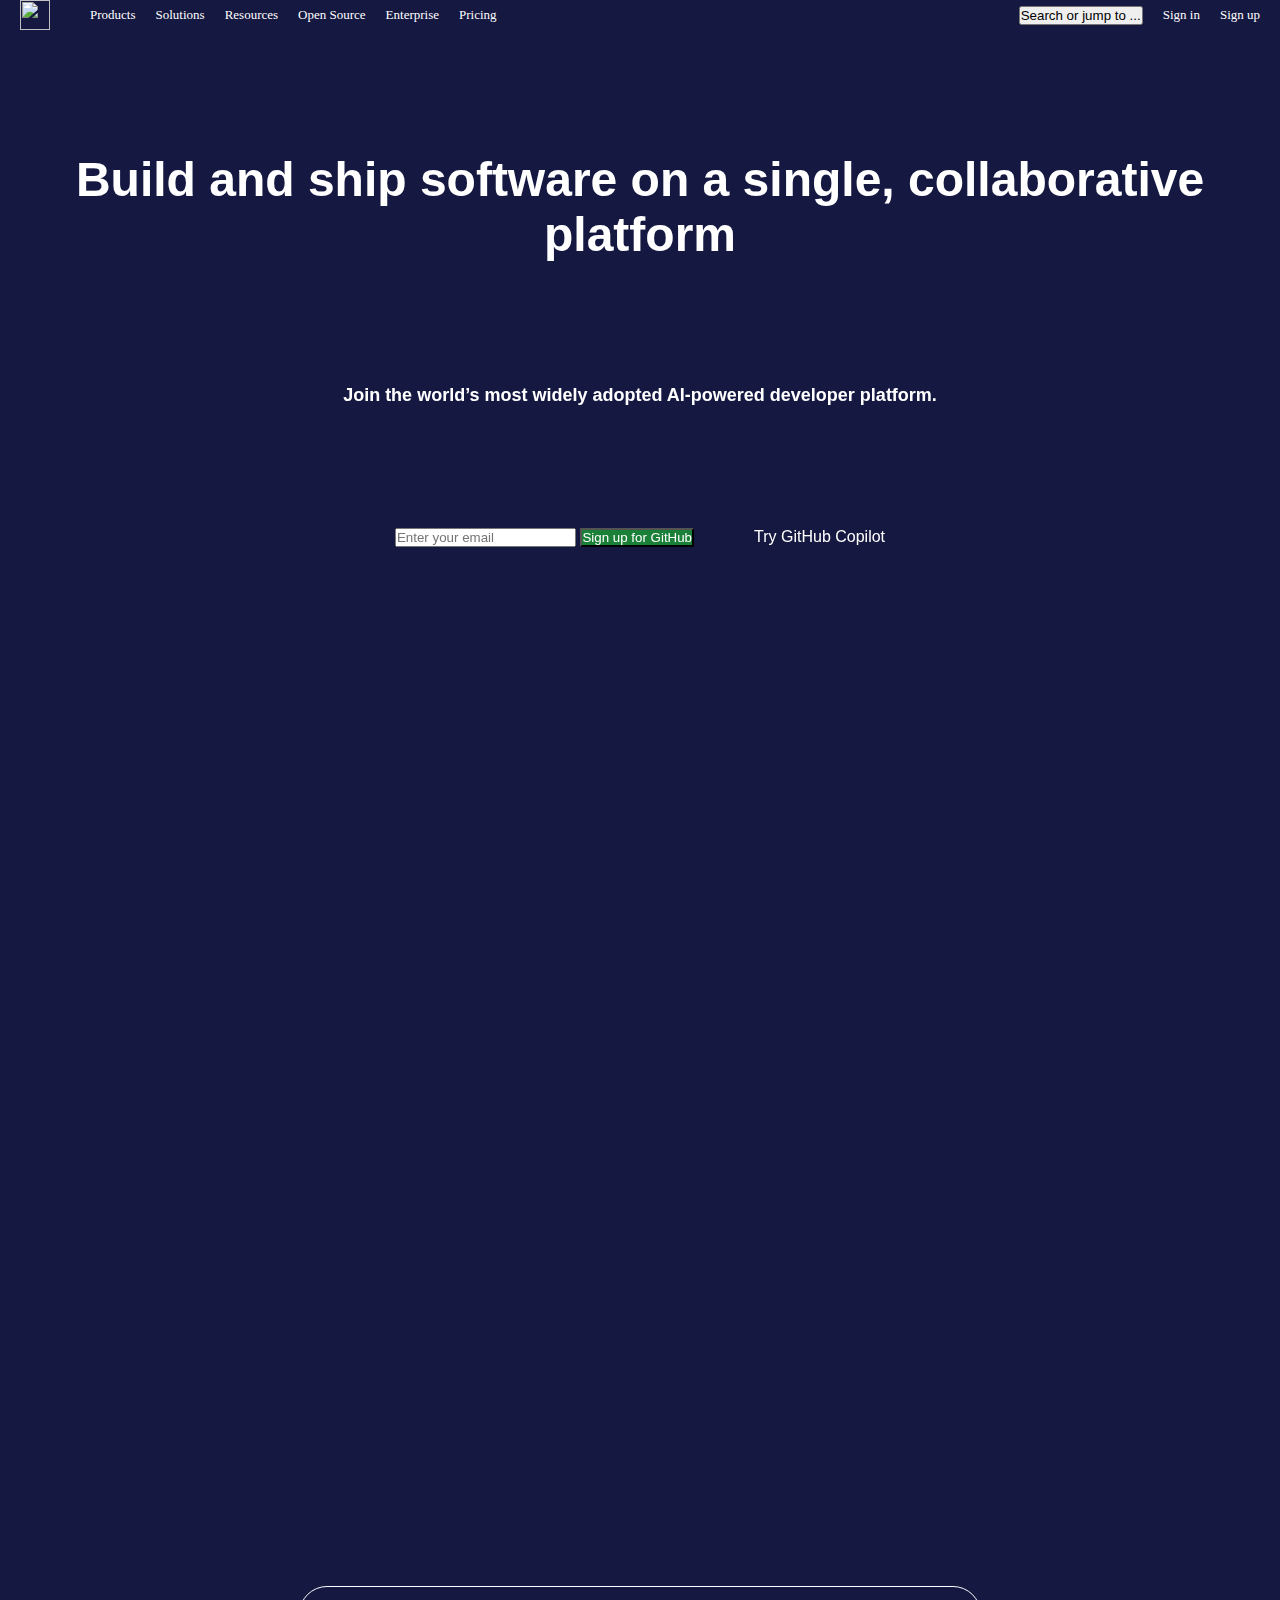
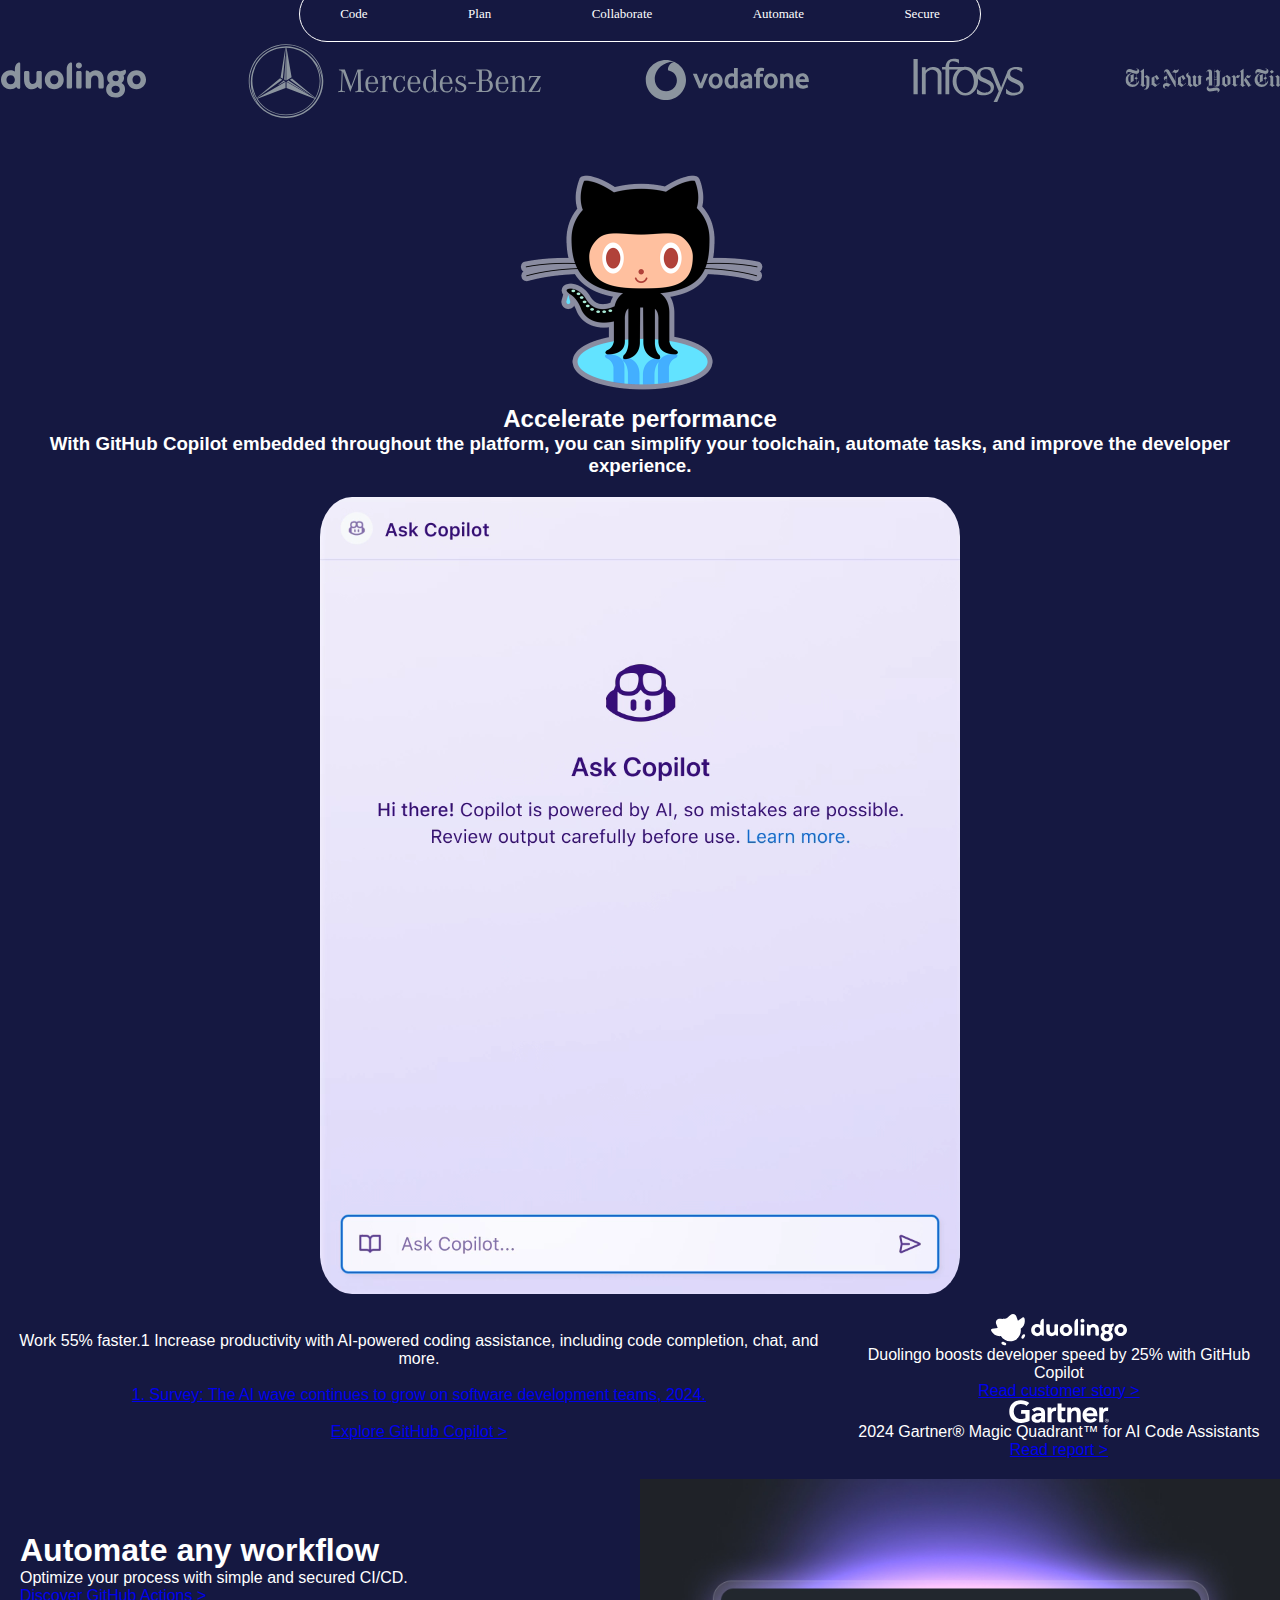
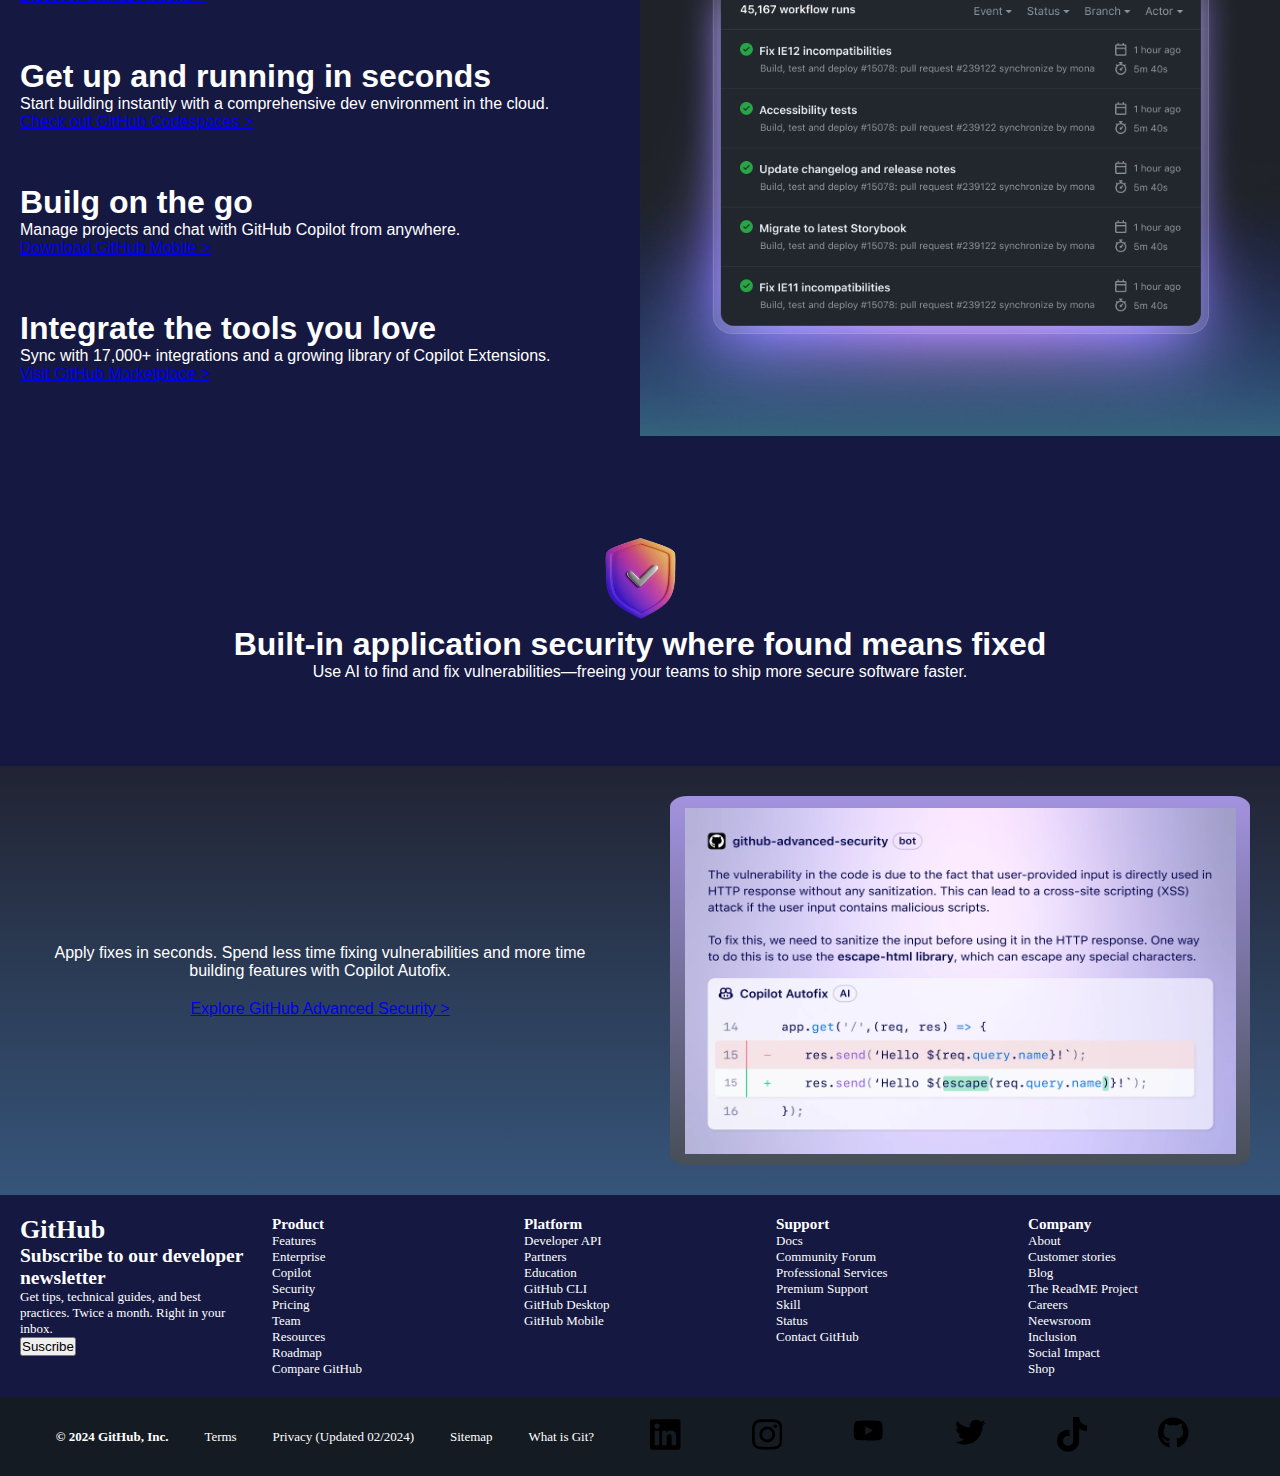
==== commit cd04ca22: "deshaciendo lo de gus" ====
--- a/index.html
+++ b/index.html
@@ -10,9 +10,12 @@
 <body>
     <header>
         <nav>  
+           
+  
             <div class="div-nav">
+                
                 <ul>
-                    <li><div><img class='logo' src="imagenes/logo.png"></div></li>
+                    <li><div><img class='logo'src="imagenes/logo.png"></div></li>
                     <li>Products</li>
                     <li>Solutions</li>
                     <li>Resources</li>
@@ -22,27 +25,29 @@
                 </ul>
             </div>
             <div class="div-nav">
-                <ul>
-                    <li>
-                        <button>
-                            Search or jump to ...
-                        </button>
-                    </li>
-                    <li>                
-                        <a>
-                            Sign in
-                        </a>
-                    </li>
-                    <li>   
-                        <a> 
-                            Sign up
-                        </a>
-                    </li>
-                </ul>
+            <ul>
+                <li>
+                    <button>
+                        Search or jump to ...
+                    </button>
+                </li>
+                <li>                
+                    <a>
+                        Sign in
+                    </a>
+                </li>
+                <li>   
+                    <a> 
+                        Sign up
+                    </a>
+                </li>
+
+
+
+            </ul>
             </div>
         </nav>
     </header>
-
     <main>
         <img class='img-main' src="imagenes/divprincipal.png">
         <div class="div-main">
@@ -55,31 +60,33 @@
             <div class="div-div-main">
                 <div>
                     <input type="email" placeholder="Enter your email">
+                    
                     <button class="btn-signup">
                         Sign up for GitHub
                     </button>
                 </div>
-                <a class="a-trycopilot">
+                
+               <a class="a-trycopilot">
                     Try GitHub Copilot
                </a>
             </div>
+            
         </div>
     </main>
-
     <div class="div-video">
-        <video autoplay src="/video/video.mp4"></video>
-    </div>
-
+        <video autoplay src="/video/video.mp4">
+
+        </video>
+    </div>
     <div class="div-aft-main">
         <ul class="ul-div-aft-main">
-            <li><button>Code</button></li>
-            <li><button>Plan</button></li>
-            <li><button>Collaborate</button></li>
-            <li><button>Automate</button></li>
-            <li><button>Secure</button></li>
+            <li><a>Code</a></li>
+            <li><a>Plan</a></li>
+            <li><a>Collaborate</a></li>
+            <li><a>Automate</a></li>
+            <li><a>Secure</a></li>
         </ul>
     </div>
-
     <div class="carrusel">
         <img src="imagenes/brands/1-duolingo.svg" class="img-carrusel">
         <img src="imagenes/brands/2-mercedesbenz.svg" class="img-carrusel">
@@ -93,147 +100,317 @@
         <img src="imagenes/brands/10-spotify.svg" class="img-carrusel">
         <img src="imagenes/brands/11-shopify.svg" class="img-carrusel">
         <img src="imagenes/brands/12-figma.svg" class="img-carrusel">
-    </div>
-
+
+
+    </div>
     <div class="div-pulpito">
         <div>
             <img src="imagenes/pulpito.png">
+
         </div>
-        <h2>Accelerate performance</h2>
+        <h2>
+            Accelerate performance
+        </h2>
         <h3>
             With GitHub Copilot embedded throughout the platform, you can simplify your toolchain, automate tasks, and improve the developer experience. 
         </h3>
     </div>
-
     <div class="video2">
         <video src="video/video2.mp4"></video>
     </div>
-
     <div class="copilot">
         <section class="sec-izq">
             <p>
                 Work 55% faster.1 Increase productivity with AI-powered coding assistance, including code completion, chat, and more.
             </p>
             <a href="https://github.blog/news-insights/research/survey-ai-wave-grows/">1. Survey: The AI wave continues to grow on software development teams, 2024.</a>
-            <a href="https://github.com/features/copilot">Explore GitHub Copilot ></a>
+            <a href="https://github.com/features/copilot"> Explore GitHub Copilot ></a>
         </section>
-        <div>  
-            <section class="sec-der">
-                <img src="imagenes/copilot-duolingo.svg">
-                <p>
-                    Duolingo boosts developer speed by 25% with GitHub Copilot
-                </p>
-                <a href="https://github.com/customer-stories/duolingo">Read customer story ></a>
+            <div>  
+                <section class="sec-der">
+                    <img src="imagenes/copilot-duolingo.svg">
+                    <p>
+                        Duolingo boosts developer speed by 25% with GitHub Copilot
+                    </p>
+                    <a href="https://github.com/customer-stories/duolingo"> Read customer story ></a>
+                </section>
+                <section class="sec-der">
+                    <img src="imagenes/copilot-gartner.svg">
+                    <p>
+                        2024 Gartner® Magic Quadrant™ for AI Code Assistants
+                    </p>
+                    <a href="https://www.gartner.com/doc/reprints?id=1-2IKO4MPE&ct=240819&st=sb"> Read report ></a>
+                </section>
+            </div>  
+    </div>
+    <div class="imgs">
+            <section>
+                <div>
+                    <h1>
+                        Automate any workflow
+                    </h1>
+                    <p>
+                        Optimize your process with simple and secured CI/CD.
+                    </p>
+                    <a href="https://github.com/features/actions">
+                        Discover GitHub Actions >
+                    </a>
+                </div>
+                <div>
+                    <h1>
+                        Get up and running in seconds
+                    </h1>
+                    <p>
+                        Start building instantly with a comprehensive dev environment in the cloud.
+                    </p>
+                    <a href="https://github.com/features/codespaces">
+                        Check out GitHub Codespaces >
+                    </a>
+                </div>
+                <div>
+                    <h1>
+                        Builg on the go
+                    </h1>
+                    <p>
+                        Manage projects and chat with GitHub Copilot from anywhere.
+                    </p>
+                    <a href="https://github.com/mobile">
+                        Download GitHub Mobile >
+                    </a>
+                </div>
+                <div>
+                    <h1>
+                        Integrate the tools you love
+                    </h1>
+                    <p>
+                        Sync with 17,000+ integrations and a growing library of Copilot Extensions.
+                    </p>
+                    <a href="https://github.com/marketplace">
+                        Visit GitHub Marketplace >
+                    </a>
+                </div>
             </section>
-            <section class="sec-der">
-                <img src="imagenes/copilot-gartner.svg">
-                <p>
-                    2024 Gartner® Magic Quadrant™ for AI Code Assistants
-                </p>
-                <a href="https://www.gartner.com/doc/reprints?id=1-2IKO4MPE&ct=240819&st=sb">Read report ></a>
+            <section>
+                <img src="imagenes/acodeon.webp">
             </section>
-        </div>  
-    </div>
-
-    <div class="imgs">
-        <section>
-            <div>
-                <h1>Automate any workflow</h1>
-                <p>Optimize your process with simple and secured CI/CD.</p>
-                <a href="https://github.com/features/actions">Discover GitHub Actions ></a>
-            </div>
-            <div>
-                <h1>Get up and running in seconds</h1>
-                <p>Start building instantly with a comprehensive dev environment in the cloud.</p>
-                <a href="https://github.com/features/codespaces">Check out GitHub Codespaces ></a>
-            </div>
-            <div>
-                <h1>Build on the go</h1>
-                <p>Manage projects and chat with GitHub Copilot from anywhere.</p>
-                <a href="https://github.com/mobile">Download GitHub Mobile ></a>
-            </div>
-            <div>
-                <h1>Integrate the tools you love</h1>
-                <p>Sync with 17,000+ integrations and a growing library of Copilot Extensions.</p>
-                <a href="https://github.com/marketplace">Visit GitHub Marketplace ></a>
-            </div>
-        </section>
-        <section>
-            <img src="imagenes/acodeon.webp">
-        </section>
-    </div>
-
+    </div>
     <div class="escudo">
         <div>
             <img src="imagenes/escudo.png">
         </div>
-        <h1>Built-in application security where found means fixed</h1>
-        <p>Use AI to find and fix vulnerabilities—freeing your teams to ship more secure software faster.</p>
-    </div>
-
+        <h1>
+            Built-in application security where found means fixed
+        </h1>
+        <p>
+            Use AI to find and fix vulnerabilities—freeing your teams to ship more secure software faster.
+        </p>
+    </div>
     <div class="fixes">
         <section>
-            <p>Apply fixes in seconds. Spend less time fixing vulnerabilities and more time building features with Copilot Autofix.</p>
-            <a href="https://github.com/enterprise/advanced-security">Explore GitHub Advanced Security ></a> 
+            <p>
+                Apply fixes in seconds. Spend less time fixing vulnerabilities and more time building features with Copilot Autofix.
+            </p>
+           <a href="https://github.com/enterprise/advanced-security">
+            Explore GitHub Advanced Security >
+           </a> 
         </section>
         <section>
             <div class="img-container">
                 <img src="imagenes/fixes.webp">
             </div>
         </section>
-    </div>
-
+
+    </div>
     <footer>
         <div>
             <ul>
                 <li>
                     <div>
-                        <h1>GitHub</h1>
-                        <h2>Subscribe to our developer newsletter</h2>
-                        <p>Get tips, technical guides, and best practices. Twice a month. Right in your inbox.</p>
-                        <button>Subscribe</button>
-                    </div>
-                </li>
-                <li>
-                    <div>
-                        <h3>Product</h3>
-                        <a href="https://github.com/features">Features</a>
-                        <a href="https://github.com/enterprise">Enterprise</a
-                        <a href="https://github.com/enterprise">Enterprise</a>
-                        <a href="https://github.com/security">Security</a>
-                        <a href="https://github.com/customer-stories">Customer Stories</a>
-                        <a href="https://github.com/pricing">Pricing</a>
-                        </div>
-                </li>
-                <li>
-                    <div>
-                        <h3>Platform</h3>
-                        <a href="https://github.com/actions">GitHub Actions</a>
-                        <a href="https://github.com/packages">GitHub Packages</a>
-                        <a href="https://github.com/security">GitHub Security</a>
-                        <a href="https://github.com/codespaces">GitHub Codespaces</a>
-                    </div>
-                </li>
-                <li>
-                    <div>
-                        <h3>Support</h3>
-                        <a href="https://github.com/contact">Contact Us</a>
-                        <a href="https://github.com/terms">Terms of Service</a>
-                        <a href="https://github.com/privacy">Privacy Policy</a>
-                        <a href="https://github.com/security">Security Policy</a>
-                    </div>
-                </li>
-                <li>
-                    <div>
-                        <h3>Social</h3>
-                        <a href="https://twitter.com/github">Twitter</a>
-                        <a href="https://linkedin.com/company/github">LinkedIn</a>
-                        <a href="https://www.facebook.com/GitHub">Facebook</a>
-                        <a href="https://www.youtube.com/github">YouTube</a>
-                    </div>
+                        <h1>
+                            GitHub
+                        </h1>
+                        <h2>
+                            Subscribe to our developer newsletter
+                        </h2>
+                        <p>
+                            Get tips, technical guides, and best practices. Twice a month. Right in your inbox.
+                        </p>
+                        <button>
+                            Suscribe
+                        </button>
+                    </div>
+                </li>
+                <li>
+                    <div>
+                        <h3>
+                            Product
+                        </h3>
+                        <a href="https://github.com/features">
+                            Features
+                        </a>
+                        <a href="https://github.com/enterprise">
+                            Enterprise
+                        </a>
+                        <a href="https://github.com/features/copilot">
+                            Copilot
+                        </a>
+                        <a href="https://github.com/security">
+                            Security
+                        </a>
+                        <a href="https://github.com/pricing">
+                            Pricing
+                        </a>
+                        <a href="https://github.com/team">
+                            Team
+                        </a>
+                        <a href="https://resources.github.com/">
+                            Resources
+                        </a>
+                        <a href="https://github.com/github/roadmap">
+                            Roadmap
+                        </a>
+                        <a href="https://resources.github.com/devops/tools/compare">
+                            Compare GitHub
+                        </a>
+                    </div>
+                </li>
+                <li>
+                    <div>
+                        <h3>
+                            Platform
+                        </h3>
+                        <a href="https://docs.github.com/get-started/exploring-integrations/about-building-integrations">
+                            Developer API
+                        </a>
+                        <a href="https://partner.github.com/">
+                            Partners
+                        </a>
+                        <a href="https://github.com/edu">
+                            Education
+                        </a>
+                        <a href="https://cli.github.com/">
+                            GitHub CLI
+                        </a>
+                        <a href="https://desktop.github.com/">
+                            GitHub Desktop
+                        </a>
+                        <a href="https://github.com/mobile">
+                            GitHub Mobile
+                        </a>
+                    </div>
+                </li>
+                <li>
+                    <div>
+                        <h3>
+                            Support
+                        </h3>
+                        <a href="https://docs.github.com/">
+                            Docs
+                        </a>
+                        <a href="https://github.community/">
+                            Community Forum
+                        </a>
+                        <a href="https://services.github.com/">
+                            Professional Services
+                        </a>
+                        <a href="https://github.com/enterprise/premium-support">
+                            Premium Support
+                        </a>
+                        <a href="https://skills.github.com/">
+                            Skill
+                        </a>
+                        <a href="https://www.githubstatus.com/">
+                            Status
+                        </a>
+                        <a href="https://support.github.com/?tags=dotcom-footer">
+                            Contact GitHub
+                        </a>
+                    </div>
+                </li>
+                <li>
+                    <div>
+                        <h3>
+                            Company
+                        </h3>
+                        <a href="https://github.com/about">
+                            About
+                        </a>
+                        <a href="https://github.com/customer-stories?type=enterprise">
+                            Customer stories
+                        </a>
+                        <a href="https://github.blog/">
+                            Blog
+                        </a>
+                        <a href="https://github.com/readme">
+                            The ReadME Project
+                        </a>
+                        <a href="https://github.careers/">
+                            Careers
+                        </a>
+                        <a href="https://github.com/newsroom">
+                            Neewsroom
+                        </a>
+                        <a href="https://github.com/about/diversity">
+                            Inclusion
+                        </a>
+                        <a href="https://socialimpact.github.com/">
+                            Social Impact
+                        </a>
+                        <a href="https://shop.github.com/">
+                            Shop
+                        </a>
+                    </div>
+                </li>
+            </ul>
+        </div>
+        <div class="footer2">
+            <ul>
+                <li>
+                    <div>
+                        <h4>
+                            © 2024 GitHub, Inc.
+                        </h4>
+                        <a href="https://docs.github.com/site-policy/github-terms/github-terms-of-service">
+                            Terms
+                        </a>
+                        <a href="https://github.com/github/site-policy/pull/582">
+                            Privacy (Updated 02/2024)
+                        </a>
+                        <a href="https://github.com/sitemap">
+                            Sitemap
+                        </a>
+                        <a href="https://github.com/git-guides">
+                            What is Git?
+                        </a>
+                    </div>
+                </li>
+                <li>
+                    <div class="footer-brands">
+                        <a href="https://www.linkedin.com/company/github">
+                            <svg xmlns="http://www.w3.org/2000/svg" viewBox="0 0 448 512"><!--!Font Awesome Free 6.7.1 by @fontawesome - https://fontawesome.com License - https://fontawesome.com/license/free Copyright 2024 Fonticons, Inc.--><path d="M416 32H31.9C14.3 32 0 46.5 0 64.3v383.4C0 465.5 14.3 480 31.9 480H416c17.6 0 32-14.5 32-32.3V64.3c0-17.8-14.4-32.3-32-32.3zM135.4 416H69V202.2h66.5V416zm-33.2-243c-21.3 0-38.5-17.3-38.5-38.5S80.9 96 102.2 96c21.2 0 38.5 17.3 38.5 38.5 0 21.3-17.2 38.5-38.5 38.5zm282.1 243h-66.4V312c0-24.8-.5-56.7-34.5-56.7-34.6 0-39.9 27-39.9 54.9V416h-66.4V202.2h63.7v29.2h.9c8.9-16.8 30.6-34.5 62.9-34.5 67.2 0 79.7 44.3 79.7 101.9V416z"/></svg>
+                        </a>
+                        <a href="https://www.instagram.com/github">
+                            <svg xmlns="http://www.w3.org/2000/svg" viewBox="0 0 448 512"><!--!Font Awesome Free 6.7.1 by @fontawesome - https://fontawesome.com License - https://fontawesome.com/license/free Copyright 2024 Fonticons, Inc.--><path d="M224.1 141c-63.6 0-114.9 51.3-114.9 114.9s51.3 114.9 114.9 114.9S339 319.5 339 255.9 287.7 141 224.1 141zm0 189.6c-41.1 0-74.7-33.5-74.7-74.7s33.5-74.7 74.7-74.7 74.7 33.5 74.7 74.7-33.6 74.7-74.7 74.7zm146.4-194.3c0 14.9-12 26.8-26.8 26.8-14.9 0-26.8-12-26.8-26.8s12-26.8 26.8-26.8 26.8 12 26.8 26.8zm76.1 27.2c-1.7-35.9-9.9-67.7-36.2-93.9-26.2-26.2-58-34.4-93.9-36.2-37-2.1-147.9-2.1-184.9 0-35.8 1.7-67.6 9.9-93.9 36.1s-34.4 58-36.2 93.9c-2.1 37-2.1 147.9 0 184.9 1.7 35.9 9.9 67.7 36.2 93.9s58 34.4 93.9 36.2c37 2.1 147.9 2.1 184.9 0 35.9-1.7 67.7-9.9 93.9-36.2 26.2-26.2 34.4-58 36.2-93.9 2.1-37 2.1-147.8 0-184.8zM398.8 388c-7.8 19.6-22.9 34.7-42.6 42.6-29.5 11.7-99.5 9-132.1 9s-102.7 2.6-132.1-9c-19.6-7.8-34.7-22.9-42.6-42.6-11.7-29.5-9-99.5-9-132.1s-2.6-102.7 9-132.1c7.8-19.6 22.9-34.7 42.6-42.6 29.5-11.7 99.5-9 132.1-9s102.7-2.6 132.1 9c19.6 7.8 34.7 22.9 42.6 42.6 11.7 29.5 9 99.5 9 132.1s2.7 102.7-9 132.1z"/></svg>
+                        </a>
+                        <a href="https://www.youtube.com/github">
+                            <svg xmlns="http://www.w3.org/2000/svg" viewBox="0 0 576 512"><!--!Font Awesome Free 6.7.1 by @fontawesome - https://fontawesome.com License - https://fontawesome.com/license/free Copyright 2024 Fonticons, Inc.--><path d="M549.7 124.1c-6.3-23.7-24.8-42.3-48.3-48.6C458.8 64 288 64 288 64S117.2 64 74.6 75.5c-23.5 6.3-42 24.9-48.3 48.6-11.4 42.9-11.4 132.3-11.4 132.3s0 89.4 11.4 132.3c6.3 23.7 24.8 41.5 48.3 47.8C117.2 448 288 448 288 448s170.8 0 213.4-11.5c23.5-6.3 42-24.2 48.3-47.8 11.4-42.9 11.4-132.3 11.4-132.3s0-89.4-11.4-132.3zm-317.5 213.5V175.2l142.7 81.2-142.7 81.2z"/></svg>
+                        </a>
+                        <a href="https://x.com/github">
+                            <svg xmlns="http://www.w3.org/2000/svg" viewBox="0 0 512 512"><!--!Font Awesome Free 6.7.1 by @fontawesome - https://fontawesome.com License - https://fontawesome.com/license/free Copyright 2024 Fonticons, Inc.--><path d="M459.4 151.7c.3 4.5 .3 9.1 .3 13.6 0 138.7-105.6 298.6-298.6 298.6-59.5 0-114.7-17.2-161.1-47.1 8.4 1 16.6 1.3 25.3 1.3 49.1 0 94.2-16.6 130.3-44.8-46.1-1-84.8-31.2-98.1-72.8 6.5 1 13 1.6 19.8 1.6 9.4 0 18.8-1.3 27.6-3.6-48.1-9.7-84.1-52-84.1-103v-1.3c14 7.8 30.2 12.7 47.4 13.3-28.3-18.8-46.8-51-46.8-87.4 0-19.5 5.2-37.4 14.3-53 51.7 63.7 129.3 105.3 216.4 109.8-1.6-7.8-2.6-15.9-2.6-24 0-57.8 46.8-104.9 104.9-104.9 30.2 0 57.5 12.7 76.7 33.1 23.7-4.5 46.5-13.3 66.6-25.3-7.8 24.4-24.4 44.8-46.1 57.8 21.1-2.3 41.6-8.1 60.4-16.2-14.3 20.8-32.2 39.3-52.6 54.3z"/></svg>
+                        </a>
+                        <a href="https://www.tiktok.com/@github">
+                            <svg xmlns="http://www.w3.org/2000/svg" viewBox="0 0 448 512"><!--!Font Awesome Free 6.7.1 by @fontawesome - https://fontawesome.com License - https://fontawesome.com/license/free Copyright 2024 Fonticons, Inc.--><path d="M448 209.9a210.1 210.1 0 0 1 -122.8-39.3V349.4A162.6 162.6 0 1 1 185 188.3V278.2a74.6 74.6 0 1 0 52.2 71.2V0l88 0a121.2 121.2 0 0 0 1.9 22.2h0A122.2 122.2 0 0 0 381 102.4a121.4 121.4 0 0 0 67 20.1z"/></svg>
+                        </a>
+                        <a href="https://www.twitch.tv/github>
+                            <svg xmlns="http://www.w3.org/2000/svg" viewBox="0 0 512 512"><!--!Font Awesome Free 6.7.1 by @fontawesome - https://fontawesome.com License - https://fontawesome.com/license/free Copyright 2024 Fonticons, Inc.--><path d="M391.2 103.5H352.5v109.7h38.6zM285 103H246.4V212.8H285zM120.8 0 24.3 91.4V420.6H140.1V512l96.5-91.4h77.3L487.7 256V0zM449.1 237.8l-77.2 73.1H294.6l-67.6 64v-64H140.1V36.6H449.1z"/></svg>
+                        </a>
+                        <a href="https://github.com/github">
+                            <svg xmlns="http://www.w3.org/2000/svg" viewBox="0 0 496 512"><!--!Font Awesome Free 6.7.1 by @fontawesome - https://fontawesome.com License - https://fontawesome.com/license/free Copyright 2024 Fonticons, Inc.--><path d="M165.9 397.4c0 2-2.3 3.6-5.2 3.6-3.3 .3-5.6-1.3-5.6-3.6 0-2 2.3-3.6 5.2-3.6 3-.3 5.6 1.3 5.6 3.6zm-31.1-4.5c-.7 2 1.3 4.3 4.3 4.9 2.6 1 5.6 0 6.2-2s-1.3-4.3-4.3-5.2c-2.6-.7-5.5 .3-6.2 2.3zm44.2-1.7c-2.9 .7-4.9 2.6-4.6 4.9 .3 2 2.9 3.3 5.9 2.6 2.9-.7 4.9-2.6 4.6-4.6-.3-1.9-3-3.2-5.9-2.9zM244.8 8C106.1 8 0 113.3 0 252c0 110.9 69.8 205.8 169.5 239.2 12.8 2.3 17.3-5.6 17.3-12.1 0-6.2-.3-40.4-.3-61.4 0 0-70 15-84.7-29.8 0 0-11.4-29.1-27.8-36.6 0 0-22.9-15.7 1.6-15.4 0 0 24.9 2 38.6 25.8 21.9 38.6 58.6 27.5 72.9 20.9 2.3-16 8.8-27.1 16-33.7-55.9-6.2-112.3-14.3-112.3-110.5 0-27.5 7.6-41.3 23.6-58.9-2.6-6.5-11.1-33.3 2.6-67.9 20.9-6.5 69 27 69 27 20-5.6 41.5-8.5 62.8-8.5s42.8 2.9 62.8 8.5c0 0 48.1-33.6 69-27 13.7 34.7 5.2 61.4 2.6 67.9 16 17.7 25.8 31.5 25.8 58.9 0 96.5-58.9 104.2-114.8 110.5 9.2 7.9 17 22.9 17 46.4 0 33.7-.3 75.4-.3 83.6 0 6.5 4.6 14.4 17.3 12.1C428.2 457.8 496 362.9 496 252 496 113.3 383.5 8 244.8 8zM97.2 352.9c-1.3 1-1 3.3 .7 5.2 1.6 1.6 3.9 2.3 5.2 1 1.3-1 1-3.3-.7-5.2-1.6-1.6-3.9-2.3-5.2-1zm-10.8-8.1c-.7 1.3 .3 2.9 2.3 3.9 1.6 1 3.6 .7 4.3-.7 .7-1.3-.3-2.9-2.3-3.9-2-.6-3.6-.3-4.3 .7zm32.4 35.6c-1.6 1.3-1 4.3 1.3 6.2 2.3 2.3 5.2 2.6 6.5 1 1.3-1.3 .7-4.3-1.3-6.2-2.2-2.3-5.2-2.6-6.5-1zm-11.4-14.7c-1.6 1-1.6 3.6 0 5.9 1.6 2.3 4.3 3.3 5.6 2.3 1.6-1.3 1.6-3.9 0-6.2-1.4-2.3-4-3.3-5.6-2z"/></svg>
+                        </a>
+                </div>
                 </li>
             </ul>
         </div>
     </footer>
 </body>
-    </html> +</html>--- a/style.css
+++ b/style.css
@@ -1,12 +1,11 @@
-* {
-    margin: 0;
-    padding: 0;
+*{
+    margin:0;
+    padding:0;
     box-sizing: border-box;
 }
-
 @font-face {
     font-family: 'Mono Sans';
-    src: url('/github/fonts/NotoSansMono-VariableFont_wdth,wght.ttf') format('truetype');
+    src: url('/github/fonts/NotoSansMono-VariableFont_wdth\,wght.ttf') format('truetype'); /* Ajusta el formato según el tipo de fuente */
     font-weight: normal;
     font-style: normal;
 }
@@ -14,45 +13,42 @@
 body {
     font-family: 'Mono Sans', sans-serif;
     background-color: #151841;
-    color: white;
-}
-
-ul {
+    color:white;
+}
+ul{
     list-style: none;
-    display: flex;
+    display:flex;
     justify-content: space-between;
-    font-family: 'Mono Sans', 'Trebuchet MS';
+    font-family: 'Mono Sans','Trebuchet MS';
     font-size: small;
     align-items: center;
-    width: 100%;
-    margin: 0;
-    padding: 0;
-    gap: 20px;
-}
-
-header {
-    display: flex;
-    flex-direction: row;
-    width: 100%;
-    background-color: #151841; /* Fondo sólido */
-}
-
-.logo {
-    display: flex;
-    width: 30px;
+    width:100%;
+    margin:0;
+    padding:0;
+    gap:20px;
+
+}
+header{
+    display:flex;
+    flex-direction: row;
+    width:100%;
+    
+
+}
+.logo{
+    display: flex;
+    width:30px;
     height: 30px;
     margin-right: 20px;
 }
-
 .div-nav ul li div {
     width: 100%;
     display: flex;
     justify-content: center;
     align-items: center;
 }
-
-nav {
-    width: 100%;
+nav{
+    width:100%;
     display: flex;
     justify-content: space-between;
     align-items: center;
@@ -60,74 +56,72 @@
     position: fixed;
     padding-left: 20px;
     padding-right: 20px;
-    background-color: #151841; /* Fondo sólido */
-}
-
-div-nav {
-    display: flex;
-    flex-direction: row;
-    width: 50%;
-    justify-content: center;
-    align-items: center;
-}
-
-.div-main {
+    background-color: #151841;
+ 
+}
+div-nav{
+    display: flex;
+    flex-direction: row;
+    width:50%;
+    justify-content: center;
+    align-items: center;
+}
+
+.div-main{
     width: 100%;
     height: 100%;
     display: flex;
     flex-direction: column;
     justify-content: space-evenly;
     background-position: center;
-    background-size: cover;
-}
-
-main {
-    width: 100%;
+    background-size:cover;
+    /* display: flex;
+    align-items: flex-start;
+    justify-content: center; */
+}
+main{
+    width: 100%;
+    position:relative;
     height: 100vh;
     display: flex;
     flex-direction: column;
     align-items: center;
     justify-content: space-evenly;
-    position: relative;
-}
-
-.img-main {
+}
+.img-main{
     position: absolute;
-    top: 0;
+    top:0;
     width: 100%;
     height: 100%;
     object-fit: cover;
-    z-index: -1;
+    z-index:-1;
     opacity: 0;
-    transform: translateY(100%);
-    animation: slideInFromTop 3s ease-in-out forwards;
-}
-
+    transform: translateY(100%);  /* Comienza fuera de la pantalla, arriba */
+    animation: slideInFromTop 3s ease-in-out forwards;  /* Aplica la animación */
+
+}
 @keyframes slideInFromTop {
     0% {
         opacity: 0;
-        transform: translateY(100%);
+        transform: translateY(100%);  /* Imagen comienza fuera de la pantalla, arriba */
     }
     100% {
         opacity: 1;
-        transform: translateY(0);
+        transform: translateY(0);  /* Imagen termina en su posición original */
     }
 }
 
-.h1-main {
+.h1-main{
     margin-top: 30px;
     width: 100%;
     text-align: center;
     font-size: 48px;
 }
-
-.h2-main {
+.h2-main{
     text-align: center;
     width: 100%;
     font-size: 18px;
-}
-
-.div-div-main {
+}.div-div-main{
     height: 250px;
     margin-left: 100px;
     margin-right: 100px;
@@ -135,29 +129,24 @@
     flex-direction: row;
     justify-content: center;
 }
-
-.btn-signup {
+.btn-signup{
     margin-right: 30px;
     background-color: #1A7F37;
-    color: white;
-    font-family: 'Mona Sans', sans-serif;
-}
-
-.a-trycopilot {
+    color:white;
+    font-family:'Mona sans', sans-serif;
+}
+.a-trycopilot{
     margin-left: 30px;
 }
-
-.div-video {
-    width: 100%;
-    display: flex;
-    justify-content: center;
-}
-
-video {
-    width: 90%;
-}
-
-.div-aft-main {
+.div-video{
+    width: 100%;
+    display: flex;
+    justify-content: center;
+}
+video{
+    width:90%;
+}
+.div-aft-main{
     display: flex;
     justify-content: center;
     align-items: center;
@@ -165,147 +154,160 @@
     padding-left: 24px;
     padding-right: 24px;
 }
-
-.ul-div-aft-main {
+.ul-div-aft-main{
     display: flex;
     justify-content: space-around;
-    width: 682px;
+    width:682px;
     height: 56px;
-    border-radius: 15px;
-    border: 3px solid white;
-}
-
+    border-radius: 100px;
+    /* border-color: white; */
+    border: .2px solid white;
+}
+.ul-div-aft-main li:hover{
+    padding:10px 10px 10px 10px;
+    width: 15%;
+    height: 100%;
+    background-color: #202334 ;
+    border:.5px solid white;
+    border-radius: 100px;
+    display: flex;
+    align-items: center;
+    justify-content: center;
+}
 .carrusel {
-    display: flex;
-    overflow: hidden;
-    width: 100%;
-    gap: 100px;
-    animation: deslizar 10s linear infinite;
-    align-items: center;
-}
-
-.carrusel img {
-    flex-shrink: 0;
-    height: auto;
-}
-
+    display: flex; /* Usamos flexbox para colocar las imágenes en una fila */
+    overflow: hidden; /* Ocultamos las imágenes que están fuera del área visible */
+    width: 100%; /* Aseguramos que ocupe todo el ancho disponible */
+    gap: 100px; /* Añadimos un espacio de 100px entre las imágenes */
+}
+
+.img-carrusel {
+    flex-shrink: 0; /* Evita que las imágenes se encojan */
+    height: auto; /* Mantenemos las proporciones de la imagen */
+}
+
+
+/* Animación para el movimiento continuo */
 @keyframes deslizar {
     0% {
-        transform: translateX(0);
+        transform: translateX(0); /* Comienza desde el inicio */
     }
     100% {
-        transform: translateX(-100%);
+        transform: translateX(-100%); /* Desplaza todas las imágenes a la izquierda */
     }
 }
 
-.div-pulpito {
+.carrusel {
+    animation: deslizar 10s linear infinite; /* Desplaza las imágenes en 15 segundos, movimiento constante y sin fin */
+    display: flex; /* Usamos flexbox para el contenedor del carrusel */
+    align-items: center; /* Alineamos verticalmente las imágenes si es necesario */
+}
+
+/* Asegúrate de que el contenedor de las imágenes sea más grande que su área visible */
+.carrusel img {
+    flex-shrink: 0; /* Evita que las imágenes se encojan */
+    height: auto; /* Mantenemos las proporciones de la imagen */
+}
+.div-pulpito{
     display: flex;
     flex-direction: column;
     align-items: center;
     margin-top: 30px;
     margin-bottom: 20px;
 }
-
-.div-pulpito div {
-    display: flex;
-    justify-content: center;
-    width: 100%;
-}
-
-.div-pulpito div img {
-    width: 20%;
-}
-
-.div-pulpito h3 {
+.div-pulpito div{
+    display: flex;
+    justify-content: center;
+    width: 100%;
+    
+}
+.div-pulpito div img{
+    width:20%;
+    
+}
+.div-pulpito h3{
     font-family: sans-serif;
     text-align: center;
 }
-
-.div-pulpito h2 {
-    text-align: center;
-}
-
-.video2 {
-    display: flex;
-    justify-content: center;
-}
-
-.video2 video {
-    width: 50%;
+.div-pulpito h2{
+    text-align: center;
+}
+.video2{
+    display: flex;
+    justify-content: center;
+}
+.video2 video{
+    width:50%;
     border-radius: 5%;
 }
-
-.copilot {
+.copilot{
     display: flex;
     margin-top: 20px;
     margin-bottom: 20px;
 }
-
-.copilot section {
-    display: flex;
-    flex-direction: column;
-    align-items: center;
-    text-align: center;
+.copilot section{
+    display: flex;
+    flex-direction:column;
+    align-items:center;
+    text-align:center;
     justify-content: space-evenly;
     padding-left: 10px;
     padding-right: 10px;
 }
-
+.imgs{
+    width: 100%;
+    display: flex;
+    justify-content: center;
+}
 .imgs {
-    width: 100%;
-    display: flex;
-    justify-content: center;
-}
-
+    display: flex;
+    width:100%;
+    justify-content: center;
+
+}
 .imgs section {
-    width: 50%;
-    display: flex;
-    flex-direction: column;
-    justify-content: space-evenly;
-    align-items: flex-start;
-}
-
+
+    width:50%;
+    display: flex;
+    flex-direction: column;
+   justify-content: space-evenly;
+   align-items: flex-start;
+}
 .imgs section img {
-    width: 100%;
-}
-
+    width:100%;
+}
 .imgs section div {
     margin-left: 20px;
 }
-
-.escudo {
-    margin-top: 20px;
+.escudo{
+    margin-top:20px;
     margin-bottom: 10px;
     display: flex;
     flex-direction: column;
     align-items: center;
     height: 300px;
     justify-content: center;
-}
-
-.escudo div {
-    width: 100%;
-    display: flex;
-    justify-content: center;
-}
-
-.escudo div img {
+    
+}
+.escudo div{
+    width: 100%;
+    display: flex;
+    justify-content: center;
+}
+.escudo div img{
     width: 95px;
 }
-
-.escudo p {
-    text-align: center;
-}
-
-.fixes {
-    background: linear-gradient(#212333, #36557A);
-    display: flex;
+.escudo p{
+    text-align: center;
+}
+.fixes{
+    background:linear-gradient( #212333, #36557A);
+    display:flex;
     justify-content: center;
     padding-top: 30px;
-    padding-bottom: 30px;
-}
-
-.fixes section {
+    padding-bottom:30px;
+}
+.fixes section{
     width: 50%;
     padding-left: 30px;
     padding-right: 30px;
@@ -314,88 +316,89 @@
     justify-content: center;
     align-items: center;
     text-align: center;
-}
-
-.img-container {
+
+}
+.img-container{
     border-radius: 3%;
     width: 100%;
+    /* border:9px solid transparent; */
+    /* border-image:linear-gradient(to bottom, #a392df, #464e56) 1; */
     overflow: hidden;
     display: flex;
     align-items: center;
     justify-content: center;
     background: linear-gradient(#a392df, #464e56);
 }
-
-.img-container img {
-    width: 95%;
+.img-container img{
+    width:95%;
     height: 94%;
 }
-
-footer {
-    padding: 20px;
-    align-items: center;
-}
-
-footer ul {
-    display: flex;
-    justify-content: space-evenly;
+.fixes section p{
+    margin-bottom: 20px;
+}
+/* .fixes section div{
+    background:linear-gradient(#A392DF,#464E56);
+    padding:10px,10px,10px,10px;
+    border-radius: 3%;
+} */
+ footer{
+    /* padding:20px 20px 20px 20px; */
+    align-items: center;
+ }
+ footer ul{
+    padding:20px 20px 20px 20px;
+    display: flex;
+    justify-content: center;
     align-items: flex-start;
-}
-
-footer ul li {
+ }
+ footer ul li {
     width: 20%;
     justify-content: center;
     align-items: flex-start;
-}
-
-footer ul li div {
+ }
+ footer ul li div{
     display: flex;
     width: 100%;
     flex-direction: column;
     align-items: flex-start;
-}
-
-footer ul li div a {
+ }
+ footer ul li div a{
     text-decoration: none;
     color: white;
-}
-
-footer ul li div a:hover {
+ }
+ footer ul li div a:hover{
     text-decoration: underline;
-    color: #344F72;
-}
-
-.footer2 {
-    width: 100%;
-    display: flex;
-    flex-direction: row;
-}
-
-.footer2 ul {
-    width: 100%;
-    display: flex;
-    flex-direction: row;
-    padding: 20px;
-    align-items: center;
-}
-
-.footer2 ul li {
+    color:#344F72;
+ }
+ .footer2{
+    background-color: #151B23;
+    width: 100%;
+    display: flex;
+   flex-direction: row;
+ }
+ .footer2 ul{
+    width:100%;
+    display: flex;
+    flex-direction: row;
+    padding:20px 20px 20px 20px;
+    align-items: center;
+
+ }
+ .footer2 ul li{
     width: 50%;
     display: flex;
     flex-direction: row;
-}
-
-.footer2 ul li div {
+ }
+ .footer2 ul li div {
     display: flex;
     flex-direction: row;
     justify-content: space-evenly;
-}
-
-.footer-brands {
-    width: 100%;
-}
-
-.footer-brands a svg {
-    width: 30%;
+
+ }
+ .footer-brands{
+    width: 100%;
+ }
+ .footer-brands a svg{
+    width:30%;
     color: white;
-}+ }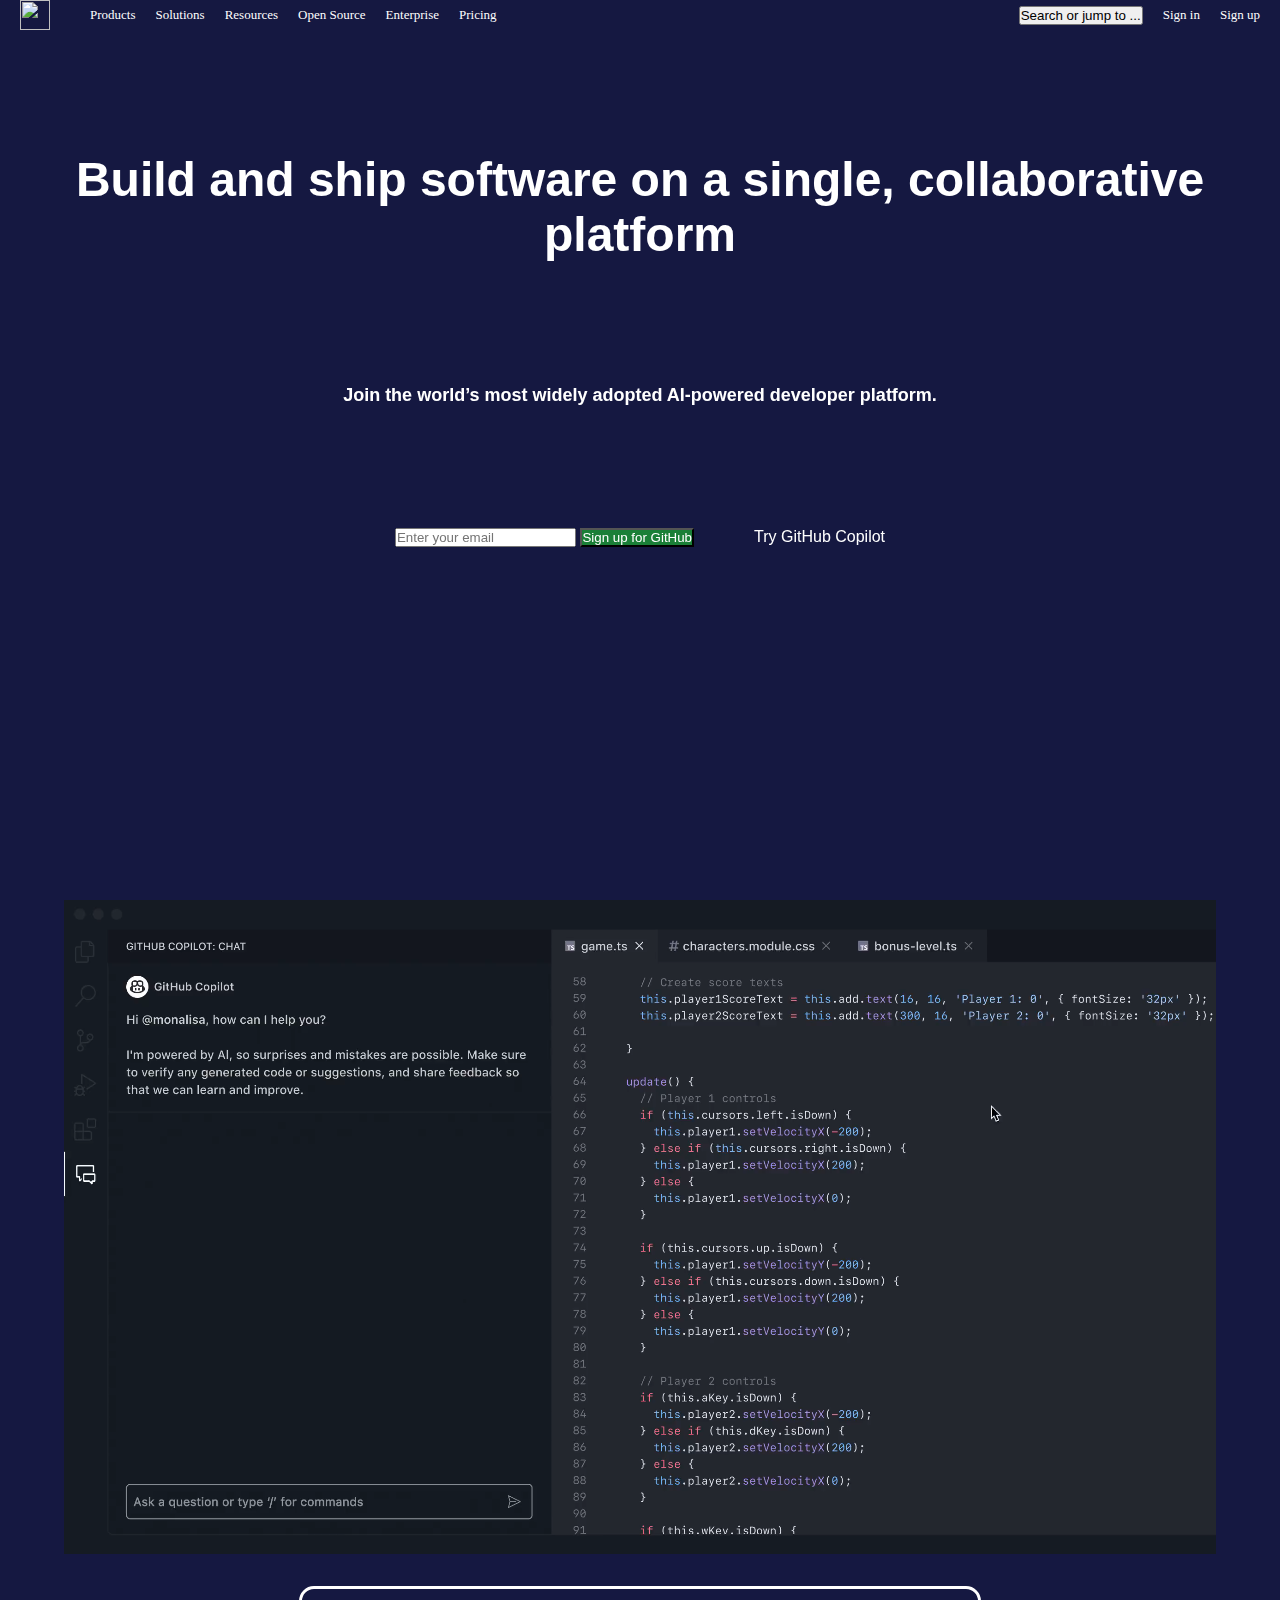
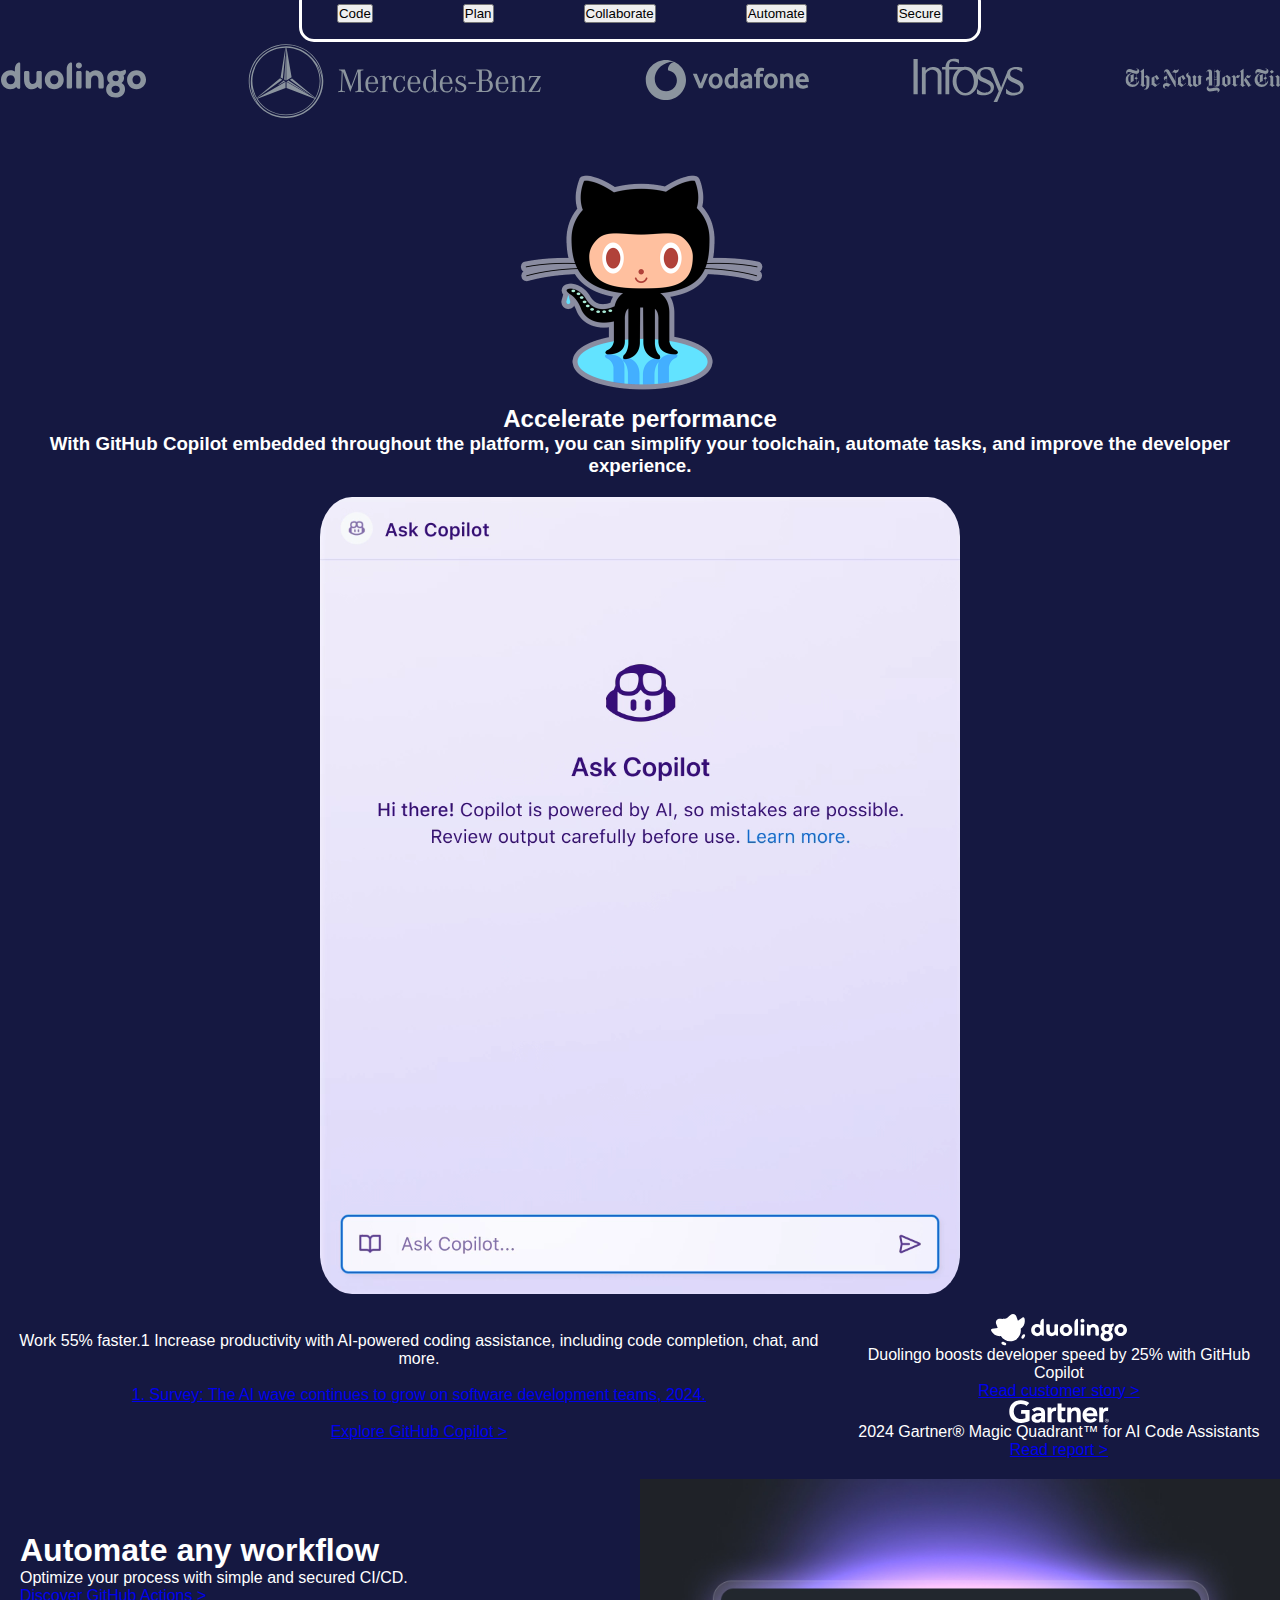
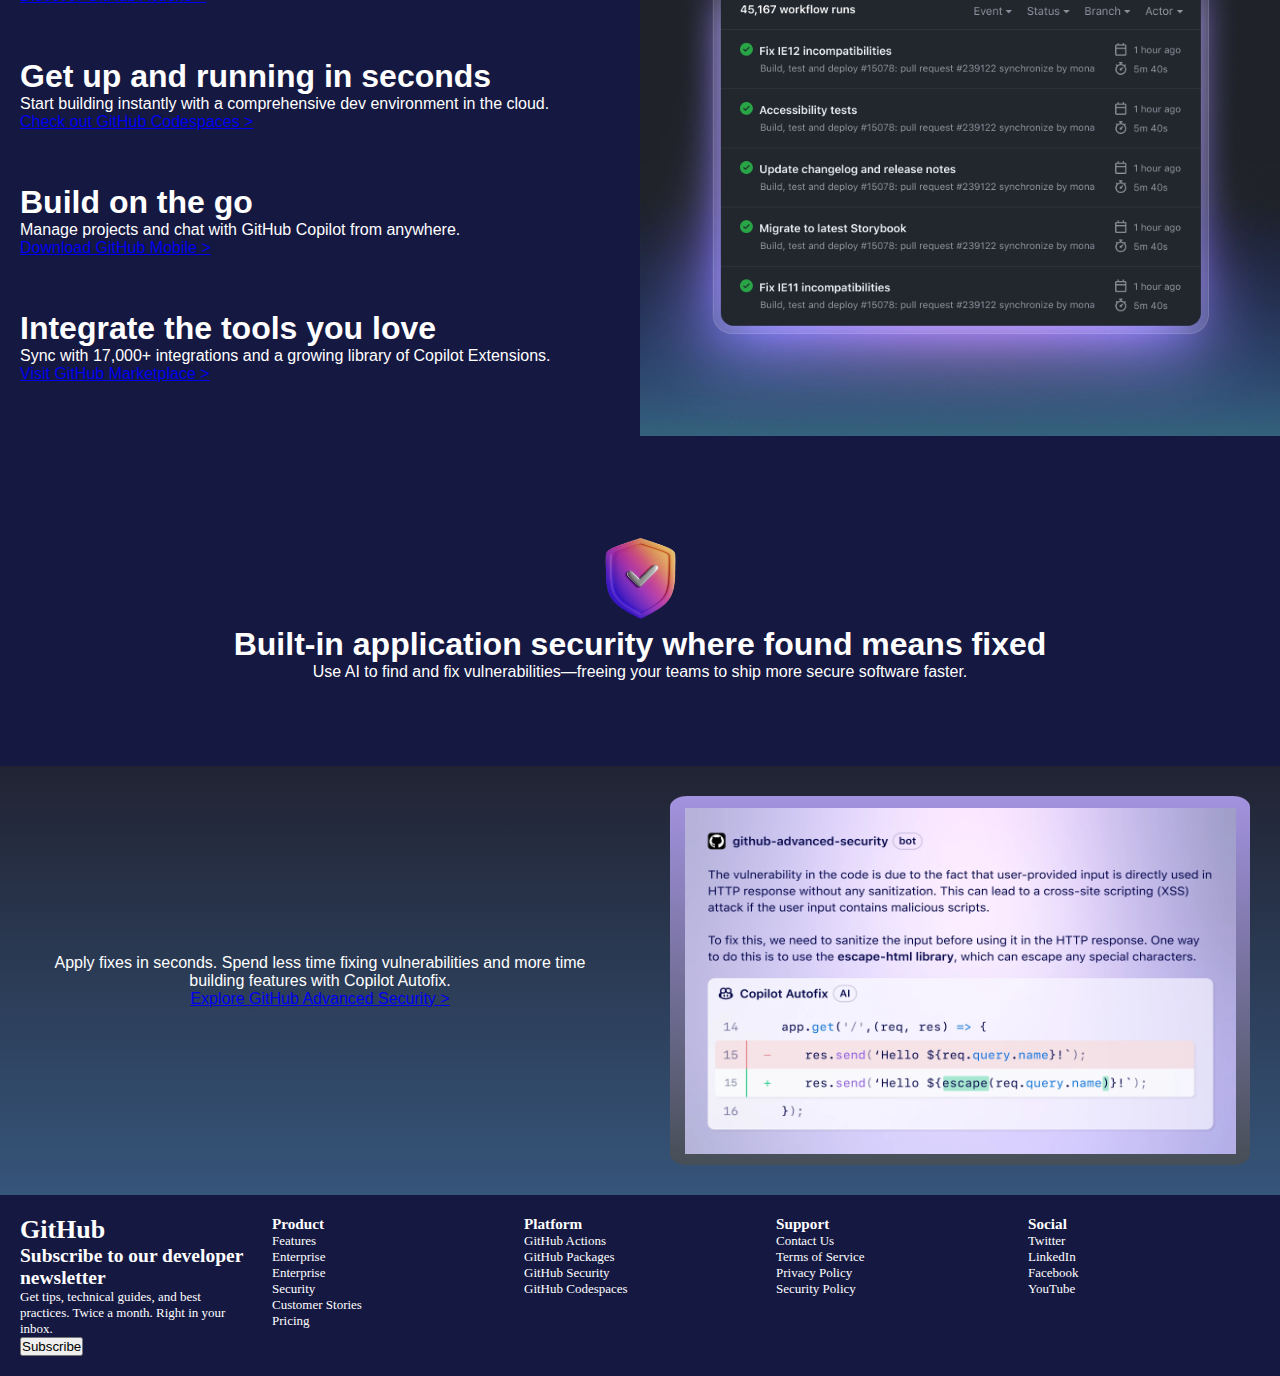
==== commit c67e5af3: "Subida total del Proyecto del Modulo 2" ====
--- a/index.html
+++ b/index.html
@@ -10,12 +10,9 @@
 <body>
     <header>
         <nav>  
-           
-  
             <div class="div-nav">
-                
                 <ul>
-                    <li><div><img class='logo'src="imagenes/logo.png"></div></li>
+                    <li><div><img class='logo' src="imagenes/logo.png"></div></li>
                     <li>Products</li>
                     <li>Solutions</li>
                     <li>Resources</li>
@@ -25,29 +22,27 @@
                 </ul>
             </div>
             <div class="div-nav">
-            <ul>
-                <li>
-                    <button>
-                        Search or jump to ...
-                    </button>
-                </li>
-                <li>                
-                    <a>
-                        Sign in
-                    </a>
-                </li>
-                <li>   
-                    <a> 
-                        Sign up
-                    </a>
-                </li>
-
-
-
-            </ul>
+                <ul>
+                    <li>
+                        <button>
+                            Search or jump to ...
+                        </button>
+                    </li>
+                    <li>                
+                        <a>
+                            Sign in
+                        </a>
+                    </li>
+                    <li>   
+                        <a> 
+                            Sign up
+                        </a>
+                    </li>
+                </ul>
             </div>
         </nav>
     </header>
+
     <main>
         <img class='img-main' src="imagenes/divprincipal.png">
         <div class="div-main">
@@ -60,33 +55,31 @@
             <div class="div-div-main">
                 <div>
                     <input type="email" placeholder="Enter your email">
-                    
                     <button class="btn-signup">
                         Sign up for GitHub
                     </button>
                 </div>
-                
-               <a class="a-trycopilot">
+                <a class="a-trycopilot">
                     Try GitHub Copilot
                </a>
             </div>
-            
         </div>
     </main>
+
     <div class="div-video">
-        <video autoplay src="/video/video.mp4">
-
-        </video>
-    </div>
+        <video autoplay src="/video/video.mp4"></video>
+    </div>
+
     <div class="div-aft-main">
         <ul class="ul-div-aft-main">
-            <li><a>Code</a></li>
-            <li><a>Plan</a></li>
-            <li><a>Collaborate</a></li>
-            <li><a>Automate</a></li>
-            <li><a>Secure</a></li>
+            <li><button>Code</button></li>
+            <li><button>Plan</button></li>
+            <li><button>Collaborate</button></li>
+            <li><button>Automate</button></li>
+            <li><button>Secure</button></li>
         </ul>
     </div>
+
     <div class="carrusel">
         <img src="imagenes/brands/1-duolingo.svg" class="img-carrusel">
         <img src="imagenes/brands/2-mercedesbenz.svg" class="img-carrusel">
@@ -100,317 +93,146 @@
         <img src="imagenes/brands/10-spotify.svg" class="img-carrusel">
         <img src="imagenes/brands/11-shopify.svg" class="img-carrusel">
         <img src="imagenes/brands/12-figma.svg" class="img-carrusel">
-
-
     </div>
     <div class="div-pulpito">
         <div>
             <img src="imagenes/pulpito.png">
-
-        </div>
-        <h2>
-            Accelerate performance
-        </h2>
+        </div>
+        <h2>Accelerate performance</h2>
         <h3>
             With GitHub Copilot embedded throughout the platform, you can simplify your toolchain, automate tasks, and improve the developer experience. 
         </h3>
     </div>
+
     <div class="video2">
         <video src="video/video2.mp4"></video>
     </div>
+
     <div class="copilot">
         <section class="sec-izq">
             <p>
                 Work 55% faster.1 Increase productivity with AI-powered coding assistance, including code completion, chat, and more.
             </p>
             <a href="https://github.blog/news-insights/research/survey-ai-wave-grows/">1. Survey: The AI wave continues to grow on software development teams, 2024.</a>
-            <a href="https://github.com/features/copilot"> Explore GitHub Copilot ></a>
-        </section>
-            <div>  
-                <section class="sec-der">
-                    <img src="imagenes/copilot-duolingo.svg">
-                    <p>
-                        Duolingo boosts developer speed by 25% with GitHub Copilot
-                    </p>
-                    <a href="https://github.com/customer-stories/duolingo"> Read customer story ></a>
-                </section>
-                <section class="sec-der">
-                    <img src="imagenes/copilot-gartner.svg">
-                    <p>
-                        2024 Gartner® Magic Quadrant™ for AI Code Assistants
-                    </p>
-                    <a href="https://www.gartner.com/doc/reprints?id=1-2IKO4MPE&ct=240819&st=sb"> Read report ></a>
-                </section>
-            </div>  
-    </div>
+            <a href="https://github.com/features/copilot">Explore GitHub Copilot ></a>
+        </section>
+        <div>  
+            <section class="sec-der">
+                <img src="imagenes/copilot-duolingo.svg">
+                <p>
+                    Duolingo boosts developer speed by 25% with GitHub Copilot
+                </p>
+                <a href="https://github.com/customer-stories/duolingo">Read customer story ></a>
+            </section>
+            <section class="sec-der">
+                <img src="imagenes/copilot-gartner.svg">
+                <p>
+                    2024 Gartner® Magic Quadrant™ for AI Code Assistants
+                </p>
+                <a href="https://www.gartner.com/doc/reprints?id=1-2IKO4MPE&ct=240819&st=sb">Read report ></a>
+            </section>
+        </div>  
+    </div>
+
     <div class="imgs">
-            <section>
-                <div>
-                    <h1>
-                        Automate any workflow
-                    </h1>
-                    <p>
-                        Optimize your process with simple and secured CI/CD.
-                    </p>
-                    <a href="https://github.com/features/actions">
-                        Discover GitHub Actions >
-                    </a>
-                </div>
-                <div>
-                    <h1>
-                        Get up and running in seconds
-                    </h1>
-                    <p>
-                        Start building instantly with a comprehensive dev environment in the cloud.
-                    </p>
-                    <a href="https://github.com/features/codespaces">
-                        Check out GitHub Codespaces >
-                    </a>
-                </div>
-                <div>
-                    <h1>
-                        Builg on the go
-                    </h1>
-                    <p>
-                        Manage projects and chat with GitHub Copilot from anywhere.
-                    </p>
-                    <a href="https://github.com/mobile">
-                        Download GitHub Mobile >
-                    </a>
-                </div>
-                <div>
-                    <h1>
-                        Integrate the tools you love
-                    </h1>
-                    <p>
-                        Sync with 17,000+ integrations and a growing library of Copilot Extensions.
-                    </p>
-                    <a href="https://github.com/marketplace">
-                        Visit GitHub Marketplace >
-                    </a>
-                </div>
-            </section>
-            <section>
-                <img src="imagenes/acodeon.webp">
-            </section>
-    </div>
+        <section>
+            <div>
+                <h1>Automate any workflow</h1>
+                <p>Optimize your process with simple and secured CI/CD.</p>
+                <a href="https://github.com/features/actions">Discover GitHub Actions ></a>
+            </div>
+            <div>
+                <h1>Get up and running in seconds</h1>
+                <p>Start building instantly with a comprehensive dev environment in the cloud.</p>
+                <a href="https://github.com/features/codespaces">Check out GitHub Codespaces ></a>
+            </div>
+            <div>
+                <h1>Build on the go</h1>
+                <p>Manage projects and chat with GitHub Copilot from anywhere.</p>
+                <a href="https://github.com/mobile">Download GitHub Mobile ></a>
+            </div>
+            <div>
+                <h1>Integrate the tools you love</h1>
+                <p>Sync with 17,000+ integrations and a growing library of Copilot Extensions.</p>
+                <a href="https://github.com/marketplace">Visit GitHub Marketplace ></a>
+            </div>
+        </section>
+        <section>
+            <img src="imagenes/acodeon.webp">
+        </section>
+    </div>
+
     <div class="escudo">
         <div>
             <img src="imagenes/escudo.png">
         </div>
-        <h1>
-            Built-in application security where found means fixed
-        </h1>
-        <p>
-            Use AI to find and fix vulnerabilities—freeing your teams to ship more secure software faster.
-        </p>
-    </div>
+        <h1>Built-in application security where found means fixed</h1>
+        <p>Use AI to find and fix vulnerabilities—freeing your teams to ship more secure software faster.</p>
+    </div>
+
     <div class="fixes">
         <section>
-            <p>
-                Apply fixes in seconds. Spend less time fixing vulnerabilities and more time building features with Copilot Autofix.
-            </p>
-           <a href="https://github.com/enterprise/advanced-security">
-            Explore GitHub Advanced Security >
-           </a> 
+            <p>Apply fixes in seconds. Spend less time fixing vulnerabilities and more time building features with Copilot Autofix.</p>
+            <a href="https://github.com/enterprise/advanced-security">Explore GitHub Advanced Security ></a> 
         </section>
         <section>
             <div class="img-container">
                 <img src="imagenes/fixes.webp">
             </div>
         </section>
-
-    </div>
+    </div>
+
     <footer>
         <div>
             <ul>
                 <li>
                     <div>
-                        <h1>
-                            GitHub
-                        </h1>
-                        <h2>
-                            Subscribe to our developer newsletter
-                        </h2>
-                        <p>
-                            Get tips, technical guides, and best practices. Twice a month. Right in your inbox.
-                        </p>
-                        <button>
-                            Suscribe
-                        </button>
-                    </div>
-                </li>
-                <li>
-                    <div>
-                        <h3>
-                            Product
-                        </h3>
-                        <a href="https://github.com/features">
-                            Features
-                        </a>
-                        <a href="https://github.com/enterprise">
-                            Enterprise
-                        </a>
-                        <a href="https://github.com/features/copilot">
-                            Copilot
-                        </a>
-                        <a href="https://github.com/security">
-                            Security
-                        </a>
-                        <a href="https://github.com/pricing">
-                            Pricing
-                        </a>
-                        <a href="https://github.com/team">
-                            Team
-                        </a>
-                        <a href="https://resources.github.com/">
-                            Resources
-                        </a>
-                        <a href="https://github.com/github/roadmap">
-                            Roadmap
-                        </a>
-                        <a href="https://resources.github.com/devops/tools/compare">
-                            Compare GitHub
-                        </a>
-                    </div>
-                </li>
-                <li>
-                    <div>
-                        <h3>
-                            Platform
-                        </h3>
-                        <a href="https://docs.github.com/get-started/exploring-integrations/about-building-integrations">
-                            Developer API
-                        </a>
-                        <a href="https://partner.github.com/">
-                            Partners
-                        </a>
-                        <a href="https://github.com/edu">
-                            Education
-                        </a>
-                        <a href="https://cli.github.com/">
-                            GitHub CLI
-                        </a>
-                        <a href="https://desktop.github.com/">
-                            GitHub Desktop
-                        </a>
-                        <a href="https://github.com/mobile">
-                            GitHub Mobile
-                        </a>
-                    </div>
-                </li>
-                <li>
-                    <div>
-                        <h3>
-                            Support
-                        </h3>
-                        <a href="https://docs.github.com/">
-                            Docs
-                        </a>
-                        <a href="https://github.community/">
-                            Community Forum
-                        </a>
-                        <a href="https://services.github.com/">
-                            Professional Services
-                        </a>
-                        <a href="https://github.com/enterprise/premium-support">
-                            Premium Support
-                        </a>
-                        <a href="https://skills.github.com/">
-                            Skill
-                        </a>
-                        <a href="https://www.githubstatus.com/">
-                            Status
-                        </a>
-                        <a href="https://support.github.com/?tags=dotcom-footer">
-                            Contact GitHub
-                        </a>
-                    </div>
-                </li>
-                <li>
-                    <div>
-                        <h3>
-                            Company
-                        </h3>
-                        <a href="https://github.com/about">
-                            About
-                        </a>
-                        <a href="https://github.com/customer-stories?type=enterprise">
-                            Customer stories
-                        </a>
-                        <a href="https://github.blog/">
-                            Blog
-                        </a>
-                        <a href="https://github.com/readme">
-                            The ReadME Project
-                        </a>
-                        <a href="https://github.careers/">
-                            Careers
-                        </a>
-                        <a href="https://github.com/newsroom">
-                            Neewsroom
-                        </a>
-                        <a href="https://github.com/about/diversity">
-                            Inclusion
-                        </a>
-                        <a href="https://socialimpact.github.com/">
-                            Social Impact
-                        </a>
-                        <a href="https://shop.github.com/">
-                            Shop
-                        </a>
-                    </div>
-                </li>
-            </ul>
-        </div>
-        <div class="footer2">
-            <ul>
-                <li>
-                    <div>
-                        <h4>
-                            © 2024 GitHub, Inc.
-                        </h4>
-                        <a href="https://docs.github.com/site-policy/github-terms/github-terms-of-service">
-                            Terms
-                        </a>
-                        <a href="https://github.com/github/site-policy/pull/582">
-                            Privacy (Updated 02/2024)
-                        </a>
-                        <a href="https://github.com/sitemap">
-                            Sitemap
-                        </a>
-                        <a href="https://github.com/git-guides">
-                            What is Git?
-                        </a>
-                    </div>
-                </li>
-                <li>
-                    <div class="footer-brands">
-                        <a href="https://www.linkedin.com/company/github">
-                            <svg xmlns="http://www.w3.org/2000/svg" viewBox="0 0 448 512"><!--!Font Awesome Free 6.7.1 by @fontawesome - https://fontawesome.com License - https://fontawesome.com/license/free Copyright 2024 Fonticons, Inc.--><path d="M416 32H31.9C14.3 32 0 46.5 0 64.3v383.4C0 465.5 14.3 480 31.9 480H416c17.6 0 32-14.5 32-32.3V64.3c0-17.8-14.4-32.3-32-32.3zM135.4 416H69V202.2h66.5V416zm-33.2-243c-21.3 0-38.5-17.3-38.5-38.5S80.9 96 102.2 96c21.2 0 38.5 17.3 38.5 38.5 0 21.3-17.2 38.5-38.5 38.5zm282.1 243h-66.4V312c0-24.8-.5-56.7-34.5-56.7-34.6 0-39.9 27-39.9 54.9V416h-66.4V202.2h63.7v29.2h.9c8.9-16.8 30.6-34.5 62.9-34.5 67.2 0 79.7 44.3 79.7 101.9V416z"/></svg>
-                        </a>
-                        <a href="https://www.instagram.com/github">
-                            <svg xmlns="http://www.w3.org/2000/svg" viewBox="0 0 448 512"><!--!Font Awesome Free 6.7.1 by @fontawesome - https://fontawesome.com License - https://fontawesome.com/license/free Copyright 2024 Fonticons, Inc.--><path d="M224.1 141c-63.6 0-114.9 51.3-114.9 114.9s51.3 114.9 114.9 114.9S339 319.5 339 255.9 287.7 141 224.1 141zm0 189.6c-41.1 0-74.7-33.5-74.7-74.7s33.5-74.7 74.7-74.7 74.7 33.5 74.7 74.7-33.6 74.7-74.7 74.7zm146.4-194.3c0 14.9-12 26.8-26.8 26.8-14.9 0-26.8-12-26.8-26.8s12-26.8 26.8-26.8 26.8 12 26.8 26.8zm76.1 27.2c-1.7-35.9-9.9-67.7-36.2-93.9-26.2-26.2-58-34.4-93.9-36.2-37-2.1-147.9-2.1-184.9 0-35.8 1.7-67.6 9.9-93.9 36.1s-34.4 58-36.2 93.9c-2.1 37-2.1 147.9 0 184.9 1.7 35.9 9.9 67.7 36.2 93.9s58 34.4 93.9 36.2c37 2.1 147.9 2.1 184.9 0 35.9-1.7 67.7-9.9 93.9-36.2 26.2-26.2 34.4-58 36.2-93.9 2.1-37 2.1-147.8 0-184.8zM398.8 388c-7.8 19.6-22.9 34.7-42.6 42.6-29.5 11.7-99.5 9-132.1 9s-102.7 2.6-132.1-9c-19.6-7.8-34.7-22.9-42.6-42.6-11.7-29.5-9-99.5-9-132.1s-2.6-102.7 9-132.1c7.8-19.6 22.9-34.7 42.6-42.6 29.5-11.7 99.5-9 132.1-9s102.7-2.6 132.1 9c19.6 7.8 34.7 22.9 42.6 42.6 11.7 29.5 9 99.5 9 132.1s2.7 102.7-9 132.1z"/></svg>
-                        </a>
-                        <a href="https://www.youtube.com/github">
-                            <svg xmlns="http://www.w3.org/2000/svg" viewBox="0 0 576 512"><!--!Font Awesome Free 6.7.1 by @fontawesome - https://fontawesome.com License - https://fontawesome.com/license/free Copyright 2024 Fonticons, Inc.--><path d="M549.7 124.1c-6.3-23.7-24.8-42.3-48.3-48.6C458.8 64 288 64 288 64S117.2 64 74.6 75.5c-23.5 6.3-42 24.9-48.3 48.6-11.4 42.9-11.4 132.3-11.4 132.3s0 89.4 11.4 132.3c6.3 23.7 24.8 41.5 48.3 47.8C117.2 448 288 448 288 448s170.8 0 213.4-11.5c23.5-6.3 42-24.2 48.3-47.8 11.4-42.9 11.4-132.3 11.4-132.3s0-89.4-11.4-132.3zm-317.5 213.5V175.2l142.7 81.2-142.7 81.2z"/></svg>
-                        </a>
-                        <a href="https://x.com/github">
-                            <svg xmlns="http://www.w3.org/2000/svg" viewBox="0 0 512 512"><!--!Font Awesome Free 6.7.1 by @fontawesome - https://fontawesome.com License - https://fontawesome.com/license/free Copyright 2024 Fonticons, Inc.--><path d="M459.4 151.7c.3 4.5 .3 9.1 .3 13.6 0 138.7-105.6 298.6-298.6 298.6-59.5 0-114.7-17.2-161.1-47.1 8.4 1 16.6 1.3 25.3 1.3 49.1 0 94.2-16.6 130.3-44.8-46.1-1-84.8-31.2-98.1-72.8 6.5 1 13 1.6 19.8 1.6 9.4 0 18.8-1.3 27.6-3.6-48.1-9.7-84.1-52-84.1-103v-1.3c14 7.8 30.2 12.7 47.4 13.3-28.3-18.8-46.8-51-46.8-87.4 0-19.5 5.2-37.4 14.3-53 51.7 63.7 129.3 105.3 216.4 109.8-1.6-7.8-2.6-15.9-2.6-24 0-57.8 46.8-104.9 104.9-104.9 30.2 0 57.5 12.7 76.7 33.1 23.7-4.5 46.5-13.3 66.6-25.3-7.8 24.4-24.4 44.8-46.1 57.8 21.1-2.3 41.6-8.1 60.4-16.2-14.3 20.8-32.2 39.3-52.6 54.3z"/></svg>
-                        </a>
-                        <a href="https://www.tiktok.com/@github">
-                            <svg xmlns="http://www.w3.org/2000/svg" viewBox="0 0 448 512"><!--!Font Awesome Free 6.7.1 by @fontawesome - https://fontawesome.com License - https://fontawesome.com/license/free Copyright 2024 Fonticons, Inc.--><path d="M448 209.9a210.1 210.1 0 0 1 -122.8-39.3V349.4A162.6 162.6 0 1 1 185 188.3V278.2a74.6 74.6 0 1 0 52.2 71.2V0l88 0a121.2 121.2 0 0 0 1.9 22.2h0A122.2 122.2 0 0 0 381 102.4a121.4 121.4 0 0 0 67 20.1z"/></svg>
-                        </a>
-                        <a href="https://www.twitch.tv/github>
-                            <svg xmlns="http://www.w3.org/2000/svg" viewBox="0 0 512 512"><!--!Font Awesome Free 6.7.1 by @fontawesome - https://fontawesome.com License - https://fontawesome.com/license/free Copyright 2024 Fonticons, Inc.--><path d="M391.2 103.5H352.5v109.7h38.6zM285 103H246.4V212.8H285zM120.8 0 24.3 91.4V420.6H140.1V512l96.5-91.4h77.3L487.7 256V0zM449.1 237.8l-77.2 73.1H294.6l-67.6 64v-64H140.1V36.6H449.1z"/></svg>
-                        </a>
-                        <a href="https://github.com/github">
-                            <svg xmlns="http://www.w3.org/2000/svg" viewBox="0 0 496 512"><!--!Font Awesome Free 6.7.1 by @fontawesome - https://fontawesome.com License - https://fontawesome.com/license/free Copyright 2024 Fonticons, Inc.--><path d="M165.9 397.4c0 2-2.3 3.6-5.2 3.6-3.3 .3-5.6-1.3-5.6-3.6 0-2 2.3-3.6 5.2-3.6 3-.3 5.6 1.3 5.6 3.6zm-31.1-4.5c-.7 2 1.3 4.3 4.3 4.9 2.6 1 5.6 0 6.2-2s-1.3-4.3-4.3-5.2c-2.6-.7-5.5 .3-6.2 2.3zm44.2-1.7c-2.9 .7-4.9 2.6-4.6 4.9 .3 2 2.9 3.3 5.9 2.6 2.9-.7 4.9-2.6 4.6-4.6-.3-1.9-3-3.2-5.9-2.9zM244.8 8C106.1 8 0 113.3 0 252c0 110.9 69.8 205.8 169.5 239.2 12.8 2.3 17.3-5.6 17.3-12.1 0-6.2-.3-40.4-.3-61.4 0 0-70 15-84.7-29.8 0 0-11.4-29.1-27.8-36.6 0 0-22.9-15.7 1.6-15.4 0 0 24.9 2 38.6 25.8 21.9 38.6 58.6 27.5 72.9 20.9 2.3-16 8.8-27.1 16-33.7-55.9-6.2-112.3-14.3-112.3-110.5 0-27.5 7.6-41.3 23.6-58.9-2.6-6.5-11.1-33.3 2.6-67.9 20.9-6.5 69 27 69 27 20-5.6 41.5-8.5 62.8-8.5s42.8 2.9 62.8 8.5c0 0 48.1-33.6 69-27 13.7 34.7 5.2 61.4 2.6 67.9 16 17.7 25.8 31.5 25.8 58.9 0 96.5-58.9 104.2-114.8 110.5 9.2 7.9 17 22.9 17 46.4 0 33.7-.3 75.4-.3 83.6 0 6.5 4.6 14.4 17.3 12.1C428.2 457.8 496 362.9 496 252 496 113.3 383.5 8 244.8 8zM97.2 352.9c-1.3 1-1 3.3 .7 5.2 1.6 1.6 3.9 2.3 5.2 1 1.3-1 1-3.3-.7-5.2-1.6-1.6-3.9-2.3-5.2-1zm-10.8-8.1c-.7 1.3 .3 2.9 2.3 3.9 1.6 1 3.6 .7 4.3-.7 .7-1.3-.3-2.9-2.3-3.9-2-.6-3.6-.3-4.3 .7zm32.4 35.6c-1.6 1.3-1 4.3 1.3 6.2 2.3 2.3 5.2 2.6 6.5 1 1.3-1.3 .7-4.3-1.3-6.2-2.2-2.3-5.2-2.6-6.5-1zm-11.4-14.7c-1.6 1-1.6 3.6 0 5.9 1.6 2.3 4.3 3.3 5.6 2.3 1.6-1.3 1.6-3.9 0-6.2-1.4-2.3-4-3.3-5.6-2z"/></svg>
-                        </a>
-                </div>
+                        <h1>GitHub</h1>
+                        <h2>Subscribe to our developer newsletter</h2>
+                        <p>Get tips, technical guides, and best practices. Twice a month. Right in your inbox.</p>
+                        <button>Subscribe</button>
+                    </div>
+                </li>
+                <li>
+                    <div>
+                        <h3>Product</h3>
+                        <a href="https://github.com/features">Features</a>
+                        <a href="https://github.com/enterprise">Enterprise</a
+                        <a href="https://github.com/enterprise">Enterprise</a>
+                        <a href="https://github.com/security">Security</a>
+                        <a href="https://github.com/customer-stories">Customer Stories</a>
+                        <a href="https://github.com/pricing">Pricing</a>
+                        </div>
+                </li>
+                <li>
+                    <div>
+                        <h3>Platform</h3>
+                        <a href="https://github.com/actions">GitHub Actions</a>
+                        <a href="https://github.com/packages">GitHub Packages</a>
+                        <a href="https://github.com/security">GitHub Security</a>
+                        <a href="https://github.com/codespaces">GitHub Codespaces</a>
+                    </div>
+                </li>
+                <li>
+                    <div>
+                        <h3>Support</h3>
+                        <a href="https://github.com/contact">Contact Us</a>
+                        <a href="https://github.com/terms">Terms of Service</a>
+                        <a href="https://github.com/privacy">Privacy Policy</a>
+                        <a href="https://github.com/security">Security Policy</a>
+                    </div>
+                </li>
+                <li>
+                    <div>
+                        <h3>Social</h3>
+                        <a href="https://twitter.com/github">Twitter</a>
+                        <a href="https://linkedin.com/company/github">LinkedIn</a>
+                        <a href="https://www.facebook.com/GitHub">Facebook</a>
+                        <a href="https://www.youtube.com/github">YouTube</a>
+                    </div>
                 </li>
             </ul>
         </div>
     </footer>
 </body>
-</html>+    </html> --- a/style.css
+++ b/style.css
@@ -1,11 +1,12 @@
-*{
-    margin:0;
-    padding:0;
+* {
+    margin: 0;
+    padding: 0;
     box-sizing: border-box;
 }
+
 @font-face {
     font-family: 'Mono Sans';
-    src: url('/github/fonts/NotoSansMono-VariableFont_wdth\,wght.ttf') format('truetype'); /* Ajusta el formato según el tipo de fuente */
+    src: url('/github/fonts/NotoSansMono-VariableFont_wdth,wght.ttf') format('truetype');
     font-weight: normal;
     font-style: normal;
 }
@@ -13,42 +14,45 @@
 body {
     font-family: 'Mono Sans', sans-serif;
     background-color: #151841;
-    color:white;
-}
-ul{
+    color: white;
+}
+
+ul {
     list-style: none;
-    display:flex;
+    display: flex;
     justify-content: space-between;
-    font-family: 'Mono Sans','Trebuchet MS';
+    font-family: 'Mono Sans', 'Trebuchet MS';
     font-size: small;
     align-items: center;
-    width:100%;
-    margin:0;
-    padding:0;
-    gap:20px;
-
-}
-header{
-    display:flex;
-    flex-direction: row;
-    width:100%;
-    
-
-}
-.logo{
-    display: flex;
-    width:30px;
+    width: 100%;
+    margin: 0;
+    padding: 0;
+    gap: 20px;
+}
+
+header {
+    display: flex;
+    flex-direction: row;
+    width: 100%;
+    background-color: #151841; /* Fondo sólido */
+}
+
+.logo {
+    display: flex;
+    width: 30px;
     height: 30px;
     margin-right: 20px;
 }
+
 .div-nav ul li div {
     width: 100%;
     display: flex;
     justify-content: center;
     align-items: center;
 }
-nav{
-    width:100%;
+
+nav {
+    width: 100%;
     display: flex;
     justify-content: space-between;
     align-items: center;
@@ -56,72 +60,74 @@
     position: fixed;
     padding-left: 20px;
     padding-right: 20px;
-    background-color: #151841;
- 
-}
-div-nav{
-    display: flex;
-    flex-direction: row;
-    width:50%;
-    justify-content: center;
-    align-items: center;
-}
-
-.div-main{
+    background-color: #151841; /* Fondo sólido */
+}
+
+div-nav {
+    display: flex;
+    flex-direction: row;
+    width: 50%;
+    justify-content: center;
+    align-items: center;
+}
+
+.div-main {
     width: 100%;
     height: 100%;
     display: flex;
     flex-direction: column;
     justify-content: space-evenly;
     background-position: center;
-    background-size:cover;
-    /* display: flex;
-    align-items: flex-start;
-    justify-content: center; */
-}
-main{
-    width: 100%;
-    position:relative;
+    background-size: cover;
+}
+
+main {
+    width: 100%;
     height: 100vh;
     display: flex;
     flex-direction: column;
     align-items: center;
     justify-content: space-evenly;
-}
-.img-main{
+    position: relative;
+}
+
+.img-main {
     position: absolute;
-    top:0;
+    top: 0;
     width: 100%;
     height: 100%;
     object-fit: cover;
-    z-index:-1;
+    z-index: -1;
     opacity: 0;
-    transform: translateY(100%);  /* Comienza fuera de la pantalla, arriba */
-    animation: slideInFromTop 3s ease-in-out forwards;  /* Aplica la animación */
-
-}
+    transform: translateY(100%);
+    animation: slideInFromTop 3s ease-in-out forwards;
+}
+
 @keyframes slideInFromTop {
     0% {
         opacity: 0;
-        transform: translateY(100%);  /* Imagen comienza fuera de la pantalla, arriba */
+        transform: translateY(100%);
     }
     100% {
         opacity: 1;
-        transform: translateY(0);  /* Imagen termina en su posición original */
-    }
-}
-
-.h1-main{
+        transform: translateY(0);
+    }
+}
+
+.h1-main {
     margin-top: 30px;
     width: 100%;
     text-align: center;
     font-size: 48px;
 }
-.h2-main{
+
+.h2-main {
     text-align: center;
     width: 100%;
     font-size: 18px;
-}.div-div-main{
+}
+
+.div-div-main {
     height: 250px;
     margin-left: 100px;
     margin-right: 100px;
@@ -129,24 +135,29 @@
     flex-direction: row;
     justify-content: center;
 }
-.btn-signup{
+
+.btn-signup {
     margin-right: 30px;
     background-color: #1A7F37;
-    color:white;
-    font-family:'Mona sans', sans-serif;
-}
-.a-trycopilot{
+    color: white;
+    font-family: 'Mona Sans', sans-serif;
+}
+
+.a-trycopilot {
     margin-left: 30px;
 }
-.div-video{
-    width: 100%;
-    display: flex;
-    justify-content: center;
-}
-video{
-    width:90%;
-}
-.div-aft-main{
+
+.div-video {
+    width: 100%;
+    display: flex;
+    justify-content: center;
+}
+
+video {
+    width: 90%;
+}
+
+.div-aft-main {
     display: flex;
     justify-content: center;
     align-items: center;
@@ -154,160 +165,147 @@
     padding-left: 24px;
     padding-right: 24px;
 }
-.ul-div-aft-main{
+
+.ul-div-aft-main {
     display: flex;
     justify-content: space-around;
-    width:682px;
+    width: 682px;
     height: 56px;
-    border-radius: 100px;
-    /* border-color: white; */
-    border: .2px solid white;
-}
-.ul-div-aft-main li:hover{
-    padding:10px 10px 10px 10px;
-    width: 15%;
-    height: 100%;
-    background-color: #202334 ;
-    border:.5px solid white;
-    border-radius: 100px;
-    display: flex;
-    align-items: center;
-    justify-content: center;
-}
+    border-radius: 15px;
+    border: 3px solid white;
+}
+
 .carrusel {
-    display: flex; /* Usamos flexbox para colocar las imágenes en una fila */
-    overflow: hidden; /* Ocultamos las imágenes que están fuera del área visible */
-    width: 100%; /* Aseguramos que ocupe todo el ancho disponible */
-    gap: 100px; /* Añadimos un espacio de 100px entre las imágenes */
-}
-
-.img-carrusel {
-    flex-shrink: 0; /* Evita que las imágenes se encojan */
-    height: auto; /* Mantenemos las proporciones de la imagen */
-}
-
-
-/* Animación para el movimiento continuo */
+    display: flex;
+    overflow: hidden;
+    width: 100%;
+    gap: 100px;
+    animation: deslizar 10s linear infinite;
+    align-items: center;
+}
+
+.carrusel img {
+    flex-shrink: 0;
+    height: auto;
+}
+
 @keyframes deslizar {
     0% {
-        transform: translateX(0); /* Comienza desde el inicio */
+        transform: translateX(0);
     }
     100% {
-        transform: translateX(-100%); /* Desplaza todas las imágenes a la izquierda */
-    }
-}
-
-.carrusel {
-    animation: deslizar 10s linear infinite; /* Desplaza las imágenes en 15 segundos, movimiento constante y sin fin */
-    display: flex; /* Usamos flexbox para el contenedor del carrusel */
-    align-items: center; /* Alineamos verticalmente las imágenes si es necesario */
-}
-
-/* Asegúrate de que el contenedor de las imágenes sea más grande que su área visible */
-.carrusel img {
-    flex-shrink: 0; /* Evita que las imágenes se encojan */
-    height: auto; /* Mantenemos las proporciones de la imagen */
-}
-.div-pulpito{
+        transform: translateX(-100%);
+    }
+}
+
+.div-pulpito {
     display: flex;
     flex-direction: column;
     align-items: center;
     margin-top: 30px;
     margin-bottom: 20px;
 }
-.div-pulpito div{
-    display: flex;
-    justify-content: center;
-    width: 100%;
-    
-}
-.div-pulpito div img{
-    width:20%;
-    
-}
-.div-pulpito h3{
+
+.div-pulpito div {
+    display: flex;
+    justify-content: center;
+    width: 100%;
+}
+
+.div-pulpito div img {
+    width: 20%;
+}
+
+.div-pulpito h3 {
     font-family: sans-serif;
     text-align: center;
 }
-.div-pulpito h2{
-    text-align: center;
-}
-.video2{
-    display: flex;
-    justify-content: center;
-}
-.video2 video{
-    width:50%;
+
+.div-pulpito h2 {
+    text-align: center;
+}
+
+.video2 {
+    display: flex;
+    justify-content: center;
+}
+
+.video2 video {
+    width: 50%;
     border-radius: 5%;
 }
-.copilot{
+
+.copilot {
     display: flex;
     margin-top: 20px;
     margin-bottom: 20px;
 }
-.copilot section{
-    display: flex;
-    flex-direction:column;
-    align-items:center;
-    text-align:center;
+
+.copilot section {
+    display: flex;
+    flex-direction: column;
+    align-items: center;
+    text-align: center;
     justify-content: space-evenly;
     padding-left: 10px;
     padding-right: 10px;
 }
-.imgs{
-    width: 100%;
-    display: flex;
-    justify-content: center;
-}
+
 .imgs {
-    display: flex;
-    width:100%;
-    justify-content: center;
-
-}
+    width: 100%;
+    display: flex;
+    justify-content: center;
+}
+
 .imgs section {
-
-    width:50%;
-    display: flex;
-    flex-direction: column;
-   justify-content: space-evenly;
-   align-items: flex-start;
-}
+    width: 50%;
+    display: flex;
+    flex-direction: column;
+    justify-content: space-evenly;
+    align-items: flex-start;
+}
+
 .imgs section img {
-    width:100%;
-}
+    width: 100%;
+}
+
 .imgs section div {
     margin-left: 20px;
 }
-.escudo{
-    margin-top:20px;
+
+.escudo {
+    margin-top: 20px;
     margin-bottom: 10px;
     display: flex;
     flex-direction: column;
     align-items: center;
     height: 300px;
     justify-content: center;
-    
-}
-.escudo div{
-    width: 100%;
-    display: flex;
-    justify-content: center;
-}
-.escudo div img{
+}
+
+.escudo div {
+    width: 100%;
+    display: flex;
+    justify-content: center;
+}
+
+.escudo div img {
     width: 95px;
 }
-.escudo p{
-    text-align: center;
-}
-.fixes{
-    background:linear-gradient( #212333, #36557A);
-    display:flex;
+
+.escudo p {
+    text-align: center;
+}
+
+.fixes {
+    background: linear-gradient(#212333, #36557A);
+    display: flex;
     justify-content: center;
     padding-top: 30px;
-    padding-bottom:30px;
-}
-.fixes section{
+    padding-bottom: 30px;
+}
+
+.fixes section {
     width: 50%;
     padding-left: 30px;
     padding-right: 30px;
@@ -316,89 +314,191 @@
     justify-content: center;
     align-items: center;
     text-align: center;
-
-}
-.img-container{
+}
+
+.img-container {
     border-radius: 3%;
     width: 100%;
-    /* border:9px solid transparent; */
-    /* border-image:linear-gradient(to bottom, #a392df, #464e56) 1; */
     overflow: hidden;
     display: flex;
     align-items: center;
     justify-content: center;
     background: linear-gradient(#a392df, #464e56);
 }
-.img-container img{
-    width:95%;
+
+.img-container img {
+    width: 95%;
     height: 94%;
 }
-.fixes section p{
-    margin-bottom: 20px;
-}
-/* .fixes section div{
-    background:linear-gradient(#A392DF,#464E56);
-    padding:10px,10px,10px,10px;
-    border-radius: 3%;
-} */
- footer{
-    /* padding:20px 20px 20px 20px; */
-    align-items: center;
- }
- footer ul{
-    padding:20px 20px 20px 20px;
-    display: flex;
-    justify-content: center;
+
+footer {
+    padding: 20px;
+    align-items: center;
+}
+
+footer ul {
+    display: flex;
+    justify-content: space-evenly;
     align-items: flex-start;
- }
- footer ul li {
+}
+
+footer ul li {
     width: 20%;
     justify-content: center;
     align-items: flex-start;
- }
- footer ul li div{
+}
+
+footer ul li div {
     display: flex;
     width: 100%;
     flex-direction: column;
     align-items: flex-start;
- }
- footer ul li div a{
+}
+
+footer ul li div a {
     text-decoration: none;
     color: white;
- }
- footer ul li div a:hover{
+}
+
+footer ul li div a:hover {
     text-decoration: underline;
-    color:#344F72;
- }
- .footer2{
-    background-color: #151B23;
-    width: 100%;
-    display: flex;
-   flex-direction: row;
- }
- .footer2 ul{
-    width:100%;
-    display: flex;
-    flex-direction: row;
-    padding:20px 20px 20px 20px;
-    align-items: center;
-
- }
- .footer2 ul li{
+    color: #344F72;
+}
+
+.footer2 {
+    width: 100%;
+    display: flex;
+    flex-direction: row;
+}
+
+.footer2 ul {
+    width: 100%;
+    display: flex;
+    flex-direction: row;
+    padding: 20px;
+    align-items: center;
+}
+
+.footer2 ul li {
     width: 50%;
     display: flex;
     flex-direction: row;
- }
- .footer2 ul li div {
+}
+
+.footer2 ul li div {
     display: flex;
     flex-direction: row;
     justify-content: space-evenly;
-
- }
- .footer-brands{
-    width: 100%;
- }
- .footer-brands a svg{
-    width:30%;
+}
+
+.footer-brands {
+    width: 100%;
+}
+
+.footer-brands a svg {
+    width: 30%;
     color: white;
- }+}
+/* Estilos generales para pantallas pequeñas (smartphones) */
+@media (max-width: 768px) {
+    body {
+        font-size: 14px;
+    }
+
+    header {
+        flex-direction: column;
+        align-items: center;
+    }
+
+    ul {
+        flex-direction: column;
+        gap: 10px;
+    }
+
+    .div-main {
+        padding: 20px;
+        flex-direction: column;
+    }
+
+    .h1-main {
+        font-size: 36px;
+    }
+
+    .div-div-main {
+        flex-direction: column;
+        margin-left: 10px;
+        margin-right: 10px;
+    }
+
+    .btn-signup, .a-trycopilot {
+        margin: 10px 0;
+        width: 100%;
+        text-align: center;
+    }
+
+    video {
+        width: 100%;
+    }
+
+    .video2 video {
+        width: 90%;
+    }
+
+    .imgs section img {
+        width: 100%;
+    }
+
+    .escudo div img {
+        width: 60px;
+    }
+
+    footer ul {
+        flex-direction: column;
+        gap: 20px;
+    }
+
+    footer ul li {
+        width: 100%;
+    }
+}
+
+/* Estilos para tablets y pantallas medianas */
+@media (min-width: 769px) and (max-width: 1024px) {
+    .div-main {
+        padding: 40px;
+    }
+
+    .h1-main {
+        font-size: 42px;
+    }
+
+    ul {
+        font-size: small;
+    }
+
+    .div-div-main {
+        margin-left: 50px;
+        margin-right: 50px;
+    }
+
+    .btn-signup, .a-trycopilot {
+        margin-right: 15px;
+        margin-left: 15px;
+        width: auto;
+    }
+    video {
+        width: 80%;
+    }
+
+    .video2 video {
+        width: 70%;
+    }
+
+    .imgs section img {
+        width: 80%;
+    }
+
+    .escudo div img {
+        width: 80px;
+    }
+}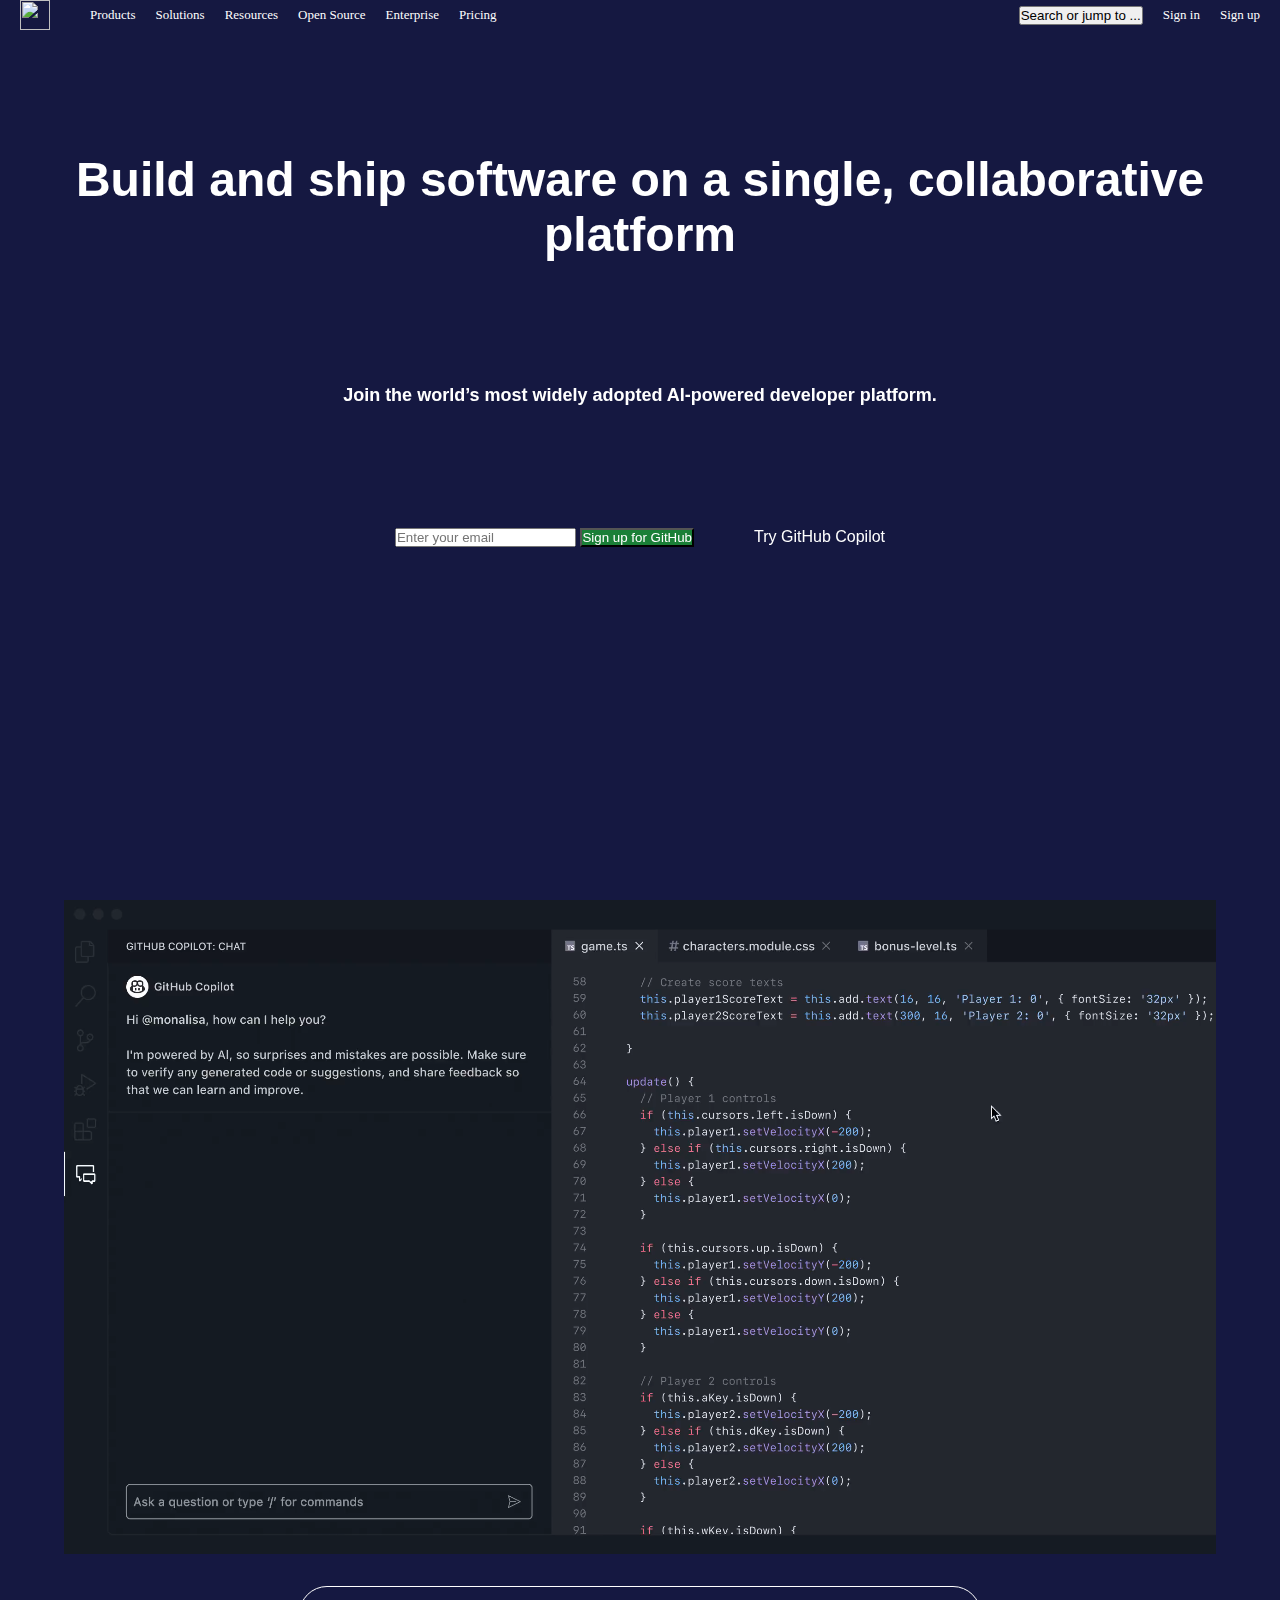
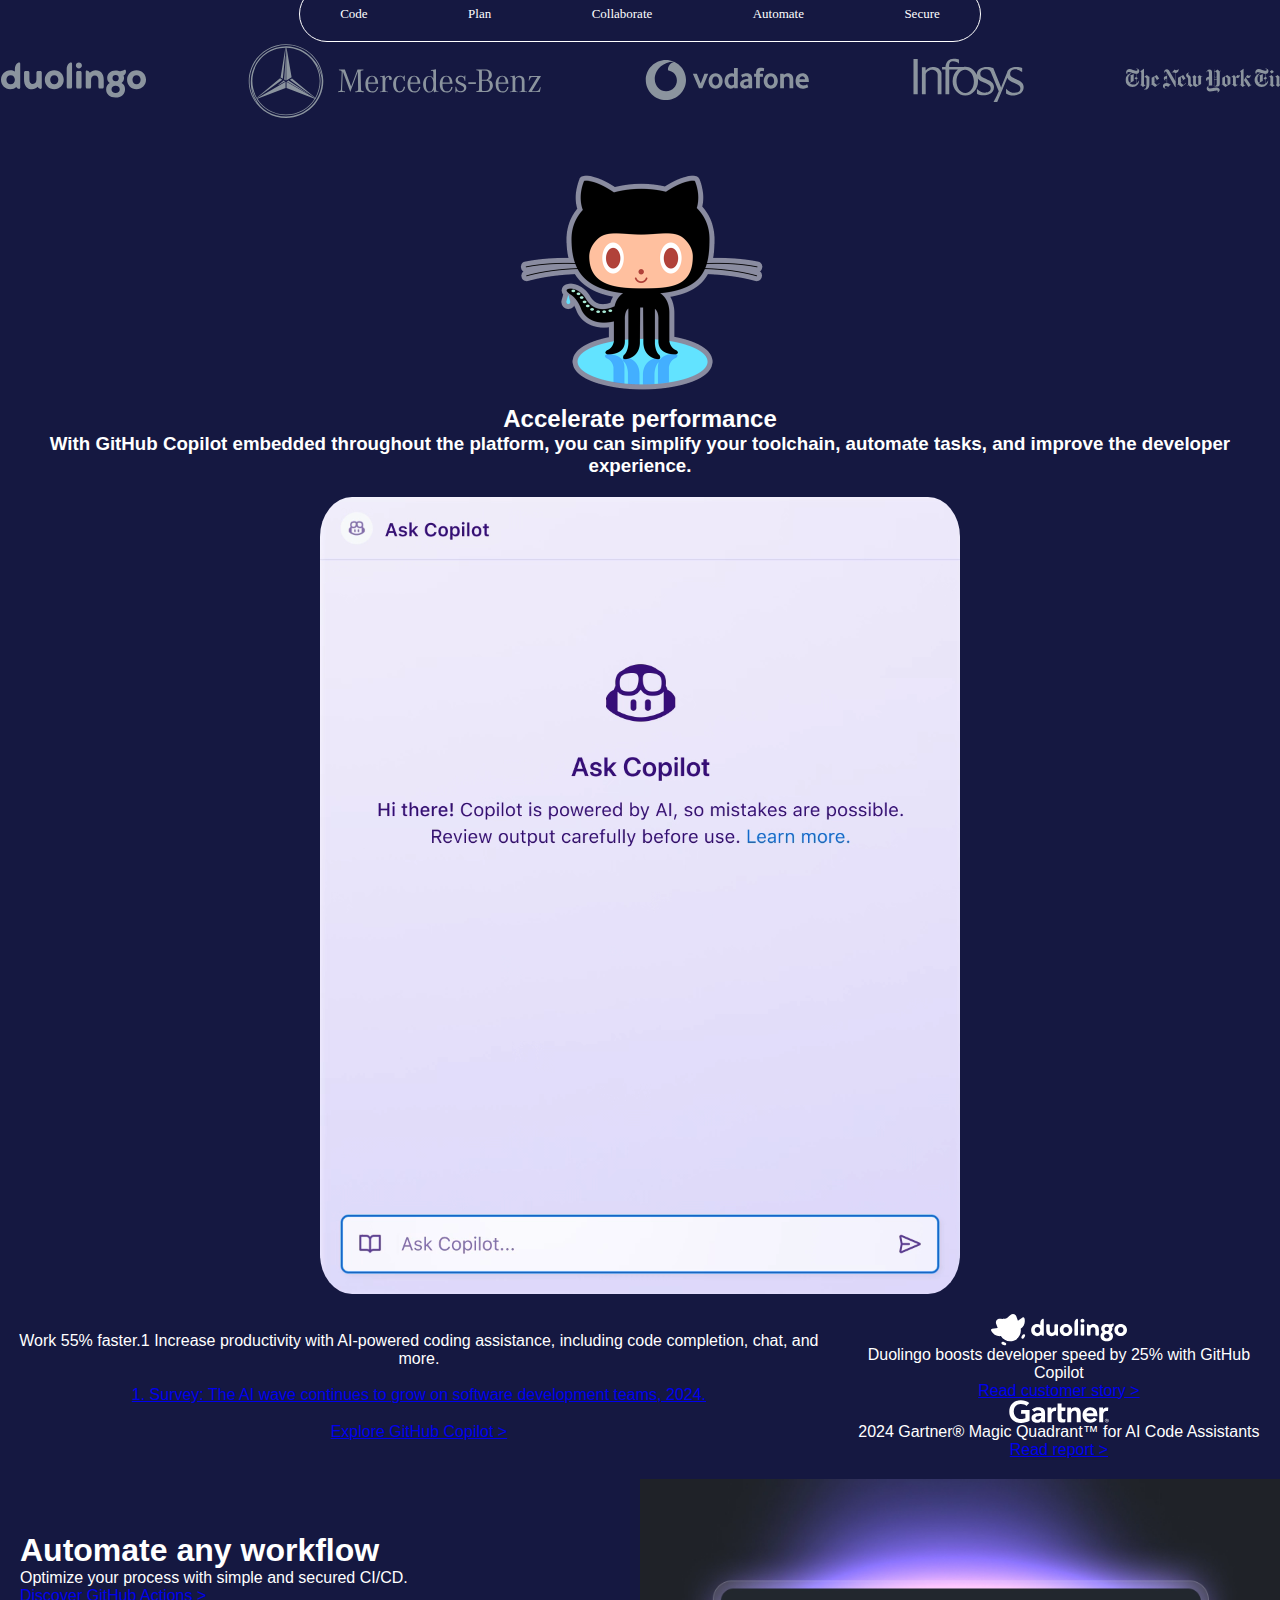
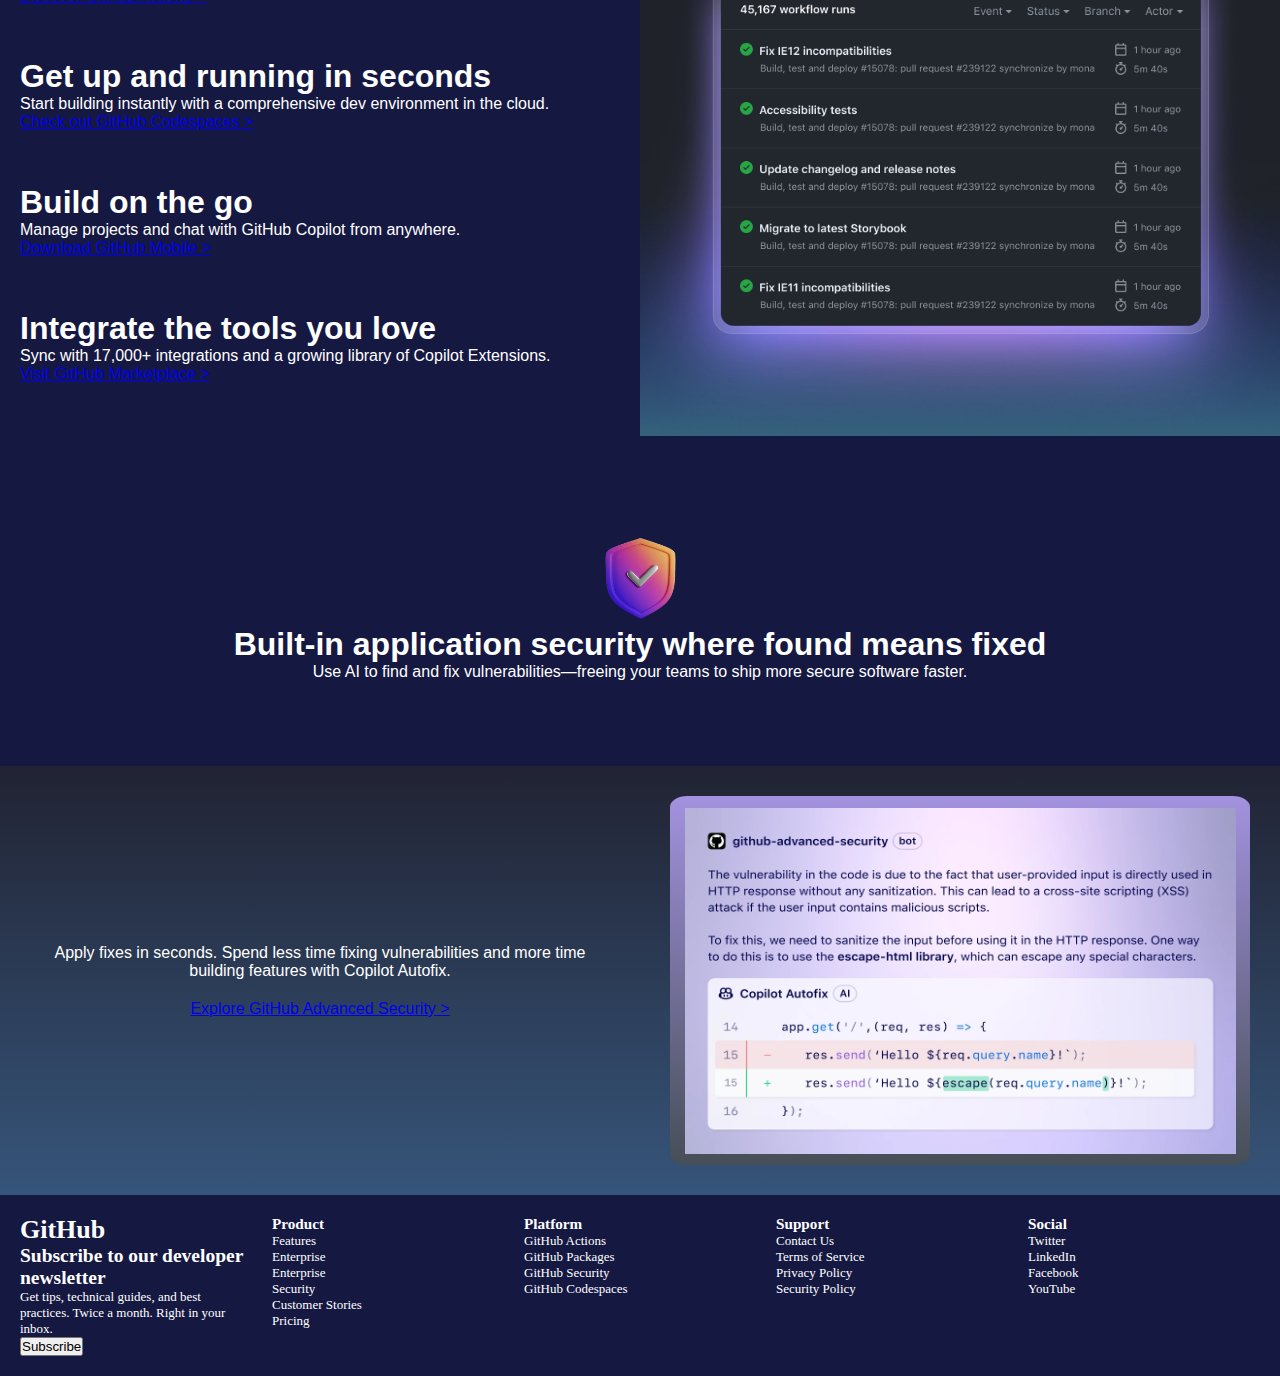
==== commit 91938e6d: "Merge branch 'master' of https://github.com/SEBASTIANTORRESL0K1/github" ====
--- a/index.html
+++ b/index.html
@@ -72,11 +72,11 @@
 
     <div class="div-aft-main">
         <ul class="ul-div-aft-main">
-            <li><button>Code</button></li>
-            <li><button>Plan</button></li>
-            <li><button>Collaborate</button></li>
-            <li><button>Automate</button></li>
-            <li><button>Secure</button></li>
+            <li><a>Code</a></li>
+            <li><a>Plan</a></li>
+            <li><a>Collaborate</a></li>
+            <li><a>Automate</a></li>
+            <li><a>Secure</a></li>
         </ul>
     </div>
 
@@ -94,6 +94,7 @@
         <img src="imagenes/brands/11-shopify.svg" class="img-carrusel">
         <img src="imagenes/brands/12-figma.svg" class="img-carrusel">
     </div>
+
     <div class="div-pulpito">
         <div>
             <img src="imagenes/pulpito.png">
--- a/style.css
+++ b/style.css
@@ -171,8 +171,20 @@
     justify-content: space-around;
     width: 682px;
     height: 56px;
-    border-radius: 15px;
-    border: 3px solid white;
+    border-radius: 100px;
+    /* border-color: white; */
+    border: .2px solid white;
+}
+.ul-div-aft-main li:hover{
+    padding:10px 10px 10px 10px;
+    width: 15%;
+    height: 100%;
+    background-color: #202334 ;
+    border:.5px solid white;
+    border-radius: 100px;
+    display: flex;
+    align-items: center;
+    justify-content: center;
 }
 
 .carrusel {
@@ -330,15 +342,22 @@
     width: 95%;
     height: 94%;
 }
-
-footer {
-    padding: 20px;
-    align-items: center;
-}
-
-footer ul {
-    display: flex;
-    justify-content: space-evenly;
+.fixes section p{
+    margin-bottom: 20px;
+}
+/* .fixes section div{
+    background:linear-gradient(#A392DF,#464E56);
+    padding:10px,10px,10px,10px;
+    border-radius: 3%;
+} */
+ footer{
+    /* padding:20px 20px 20px 20px; */
+    align-items: center;
+ }
+ footer ul{
+    padding:20px 20px 20px 20px;
+    display: flex;
+    justify-content: center;
     align-items: flex-start;
 }
 
@@ -362,10 +381,10 @@
 
 footer ul li div a:hover {
     text-decoration: underline;
-    color: #344F72;
-}
-
-.footer2 {
+    color:#344F72;
+ }
+ .footer2{
+    background-color: #151B23;
     width: 100%;
     display: flex;
     flex-direction: row;
@@ -398,107 +417,4 @@
 .footer-brands a svg {
     width: 30%;
     color: white;
-}
-/* Estilos generales para pantallas pequeñas (smartphones) */
-@media (max-width: 768px) {
-    body {
-        font-size: 14px;
-    }
-
-    header {
-        flex-direction: column;
-        align-items: center;
-    }
-
-    ul {
-        flex-direction: column;
-        gap: 10px;
-    }
-
-    .div-main {
-        padding: 20px;
-        flex-direction: column;
-    }
-
-    .h1-main {
-        font-size: 36px;
-    }
-
-    .div-div-main {
-        flex-direction: column;
-        margin-left: 10px;
-        margin-right: 10px;
-    }
-
-    .btn-signup, .a-trycopilot {
-        margin: 10px 0;
-        width: 100%;
-        text-align: center;
-    }
-
-    video {
-        width: 100%;
-    }
-
-    .video2 video {
-        width: 90%;
-    }
-
-    .imgs section img {
-        width: 100%;
-    }
-
-    .escudo div img {
-        width: 60px;
-    }
-
-    footer ul {
-        flex-direction: column;
-        gap: 20px;
-    }
-
-    footer ul li {
-        width: 100%;
-    }
-}
-
-/* Estilos para tablets y pantallas medianas */
-@media (min-width: 769px) and (max-width: 1024px) {
-    .div-main {
-        padding: 40px;
-    }
-
-    .h1-main {
-        font-size: 42px;
-    }
-
-    ul {
-        font-size: small;
-    }
-
-    .div-div-main {
-        margin-left: 50px;
-        margin-right: 50px;
-    }
-
-    .btn-signup, .a-trycopilot {
-        margin-right: 15px;
-        margin-left: 15px;
-        width: auto;
-    }
-    video {
-        width: 80%;
-    }
-
-    .video2 video {
-        width: 70%;
-    }
-
-    .imgs section img {
-        width: 80%;
-    }
-
-    .escudo div img {
-        width: 80px;
-    }
 }